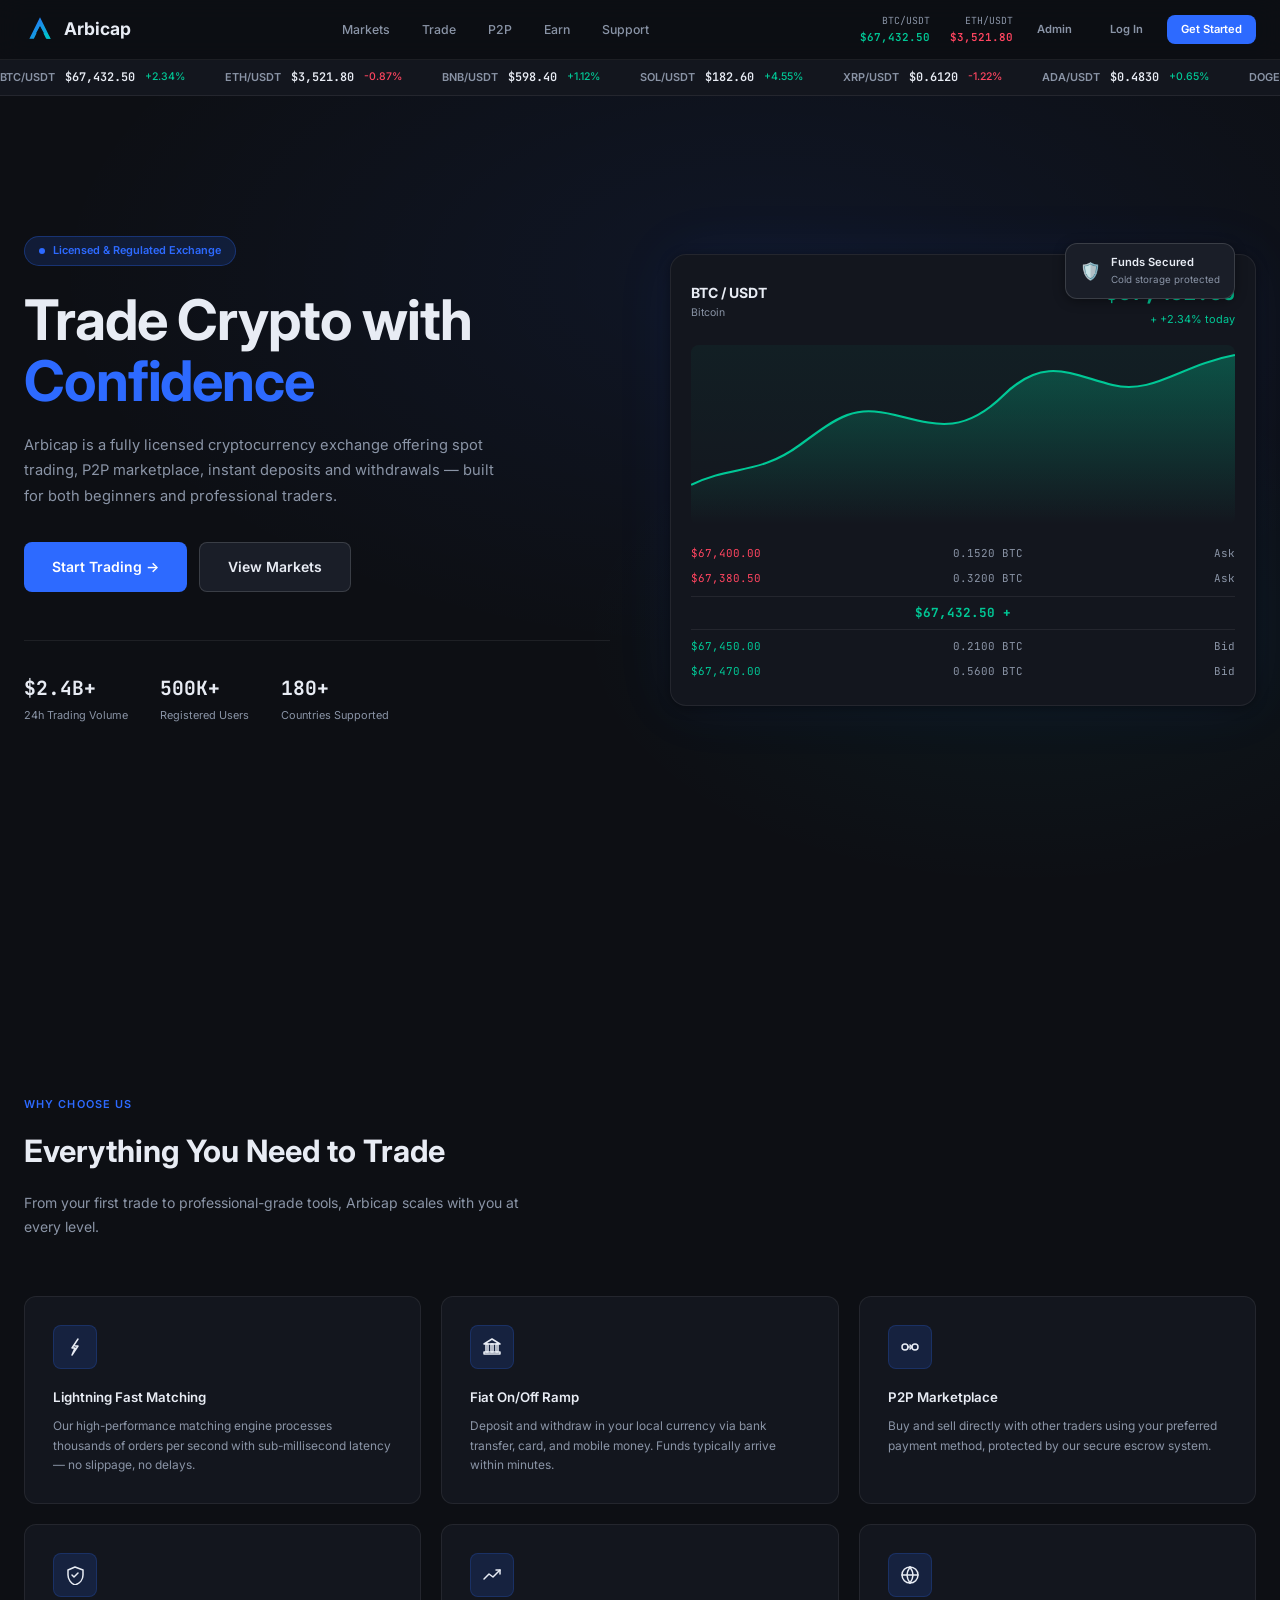
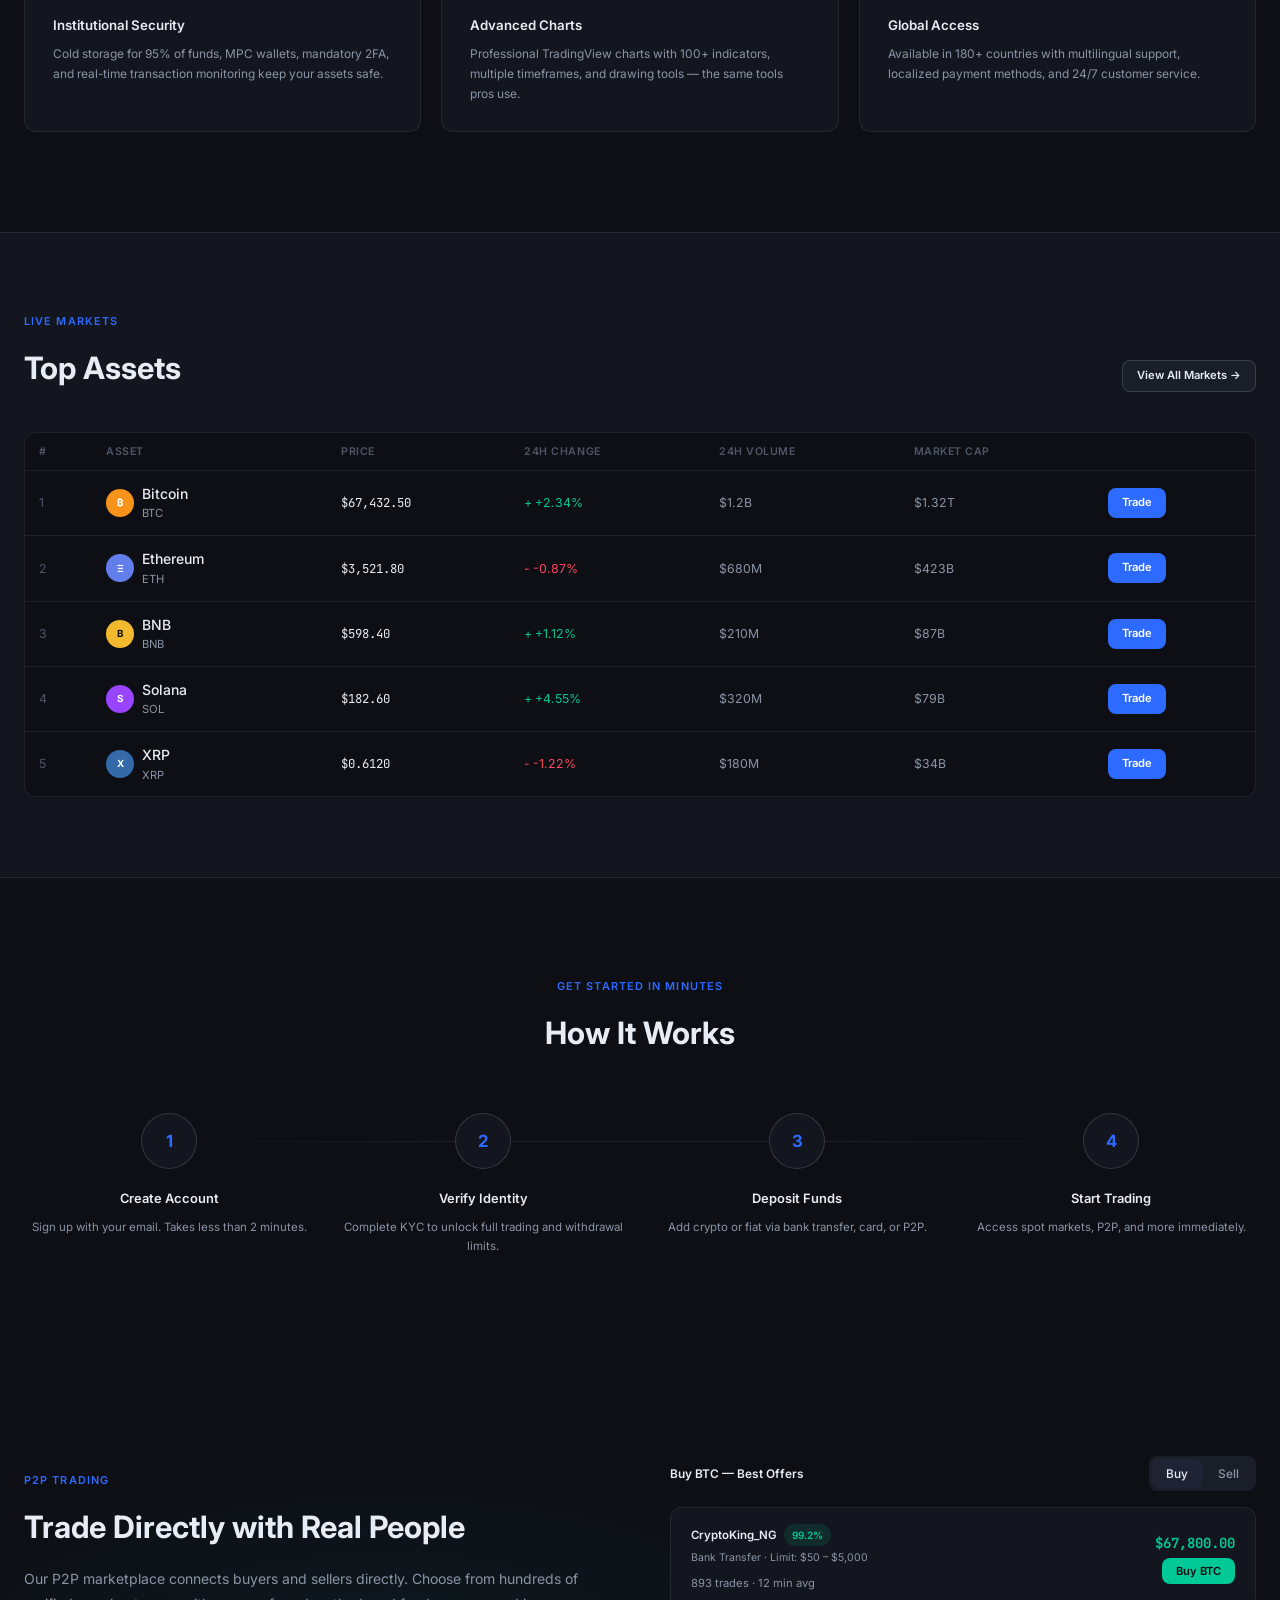
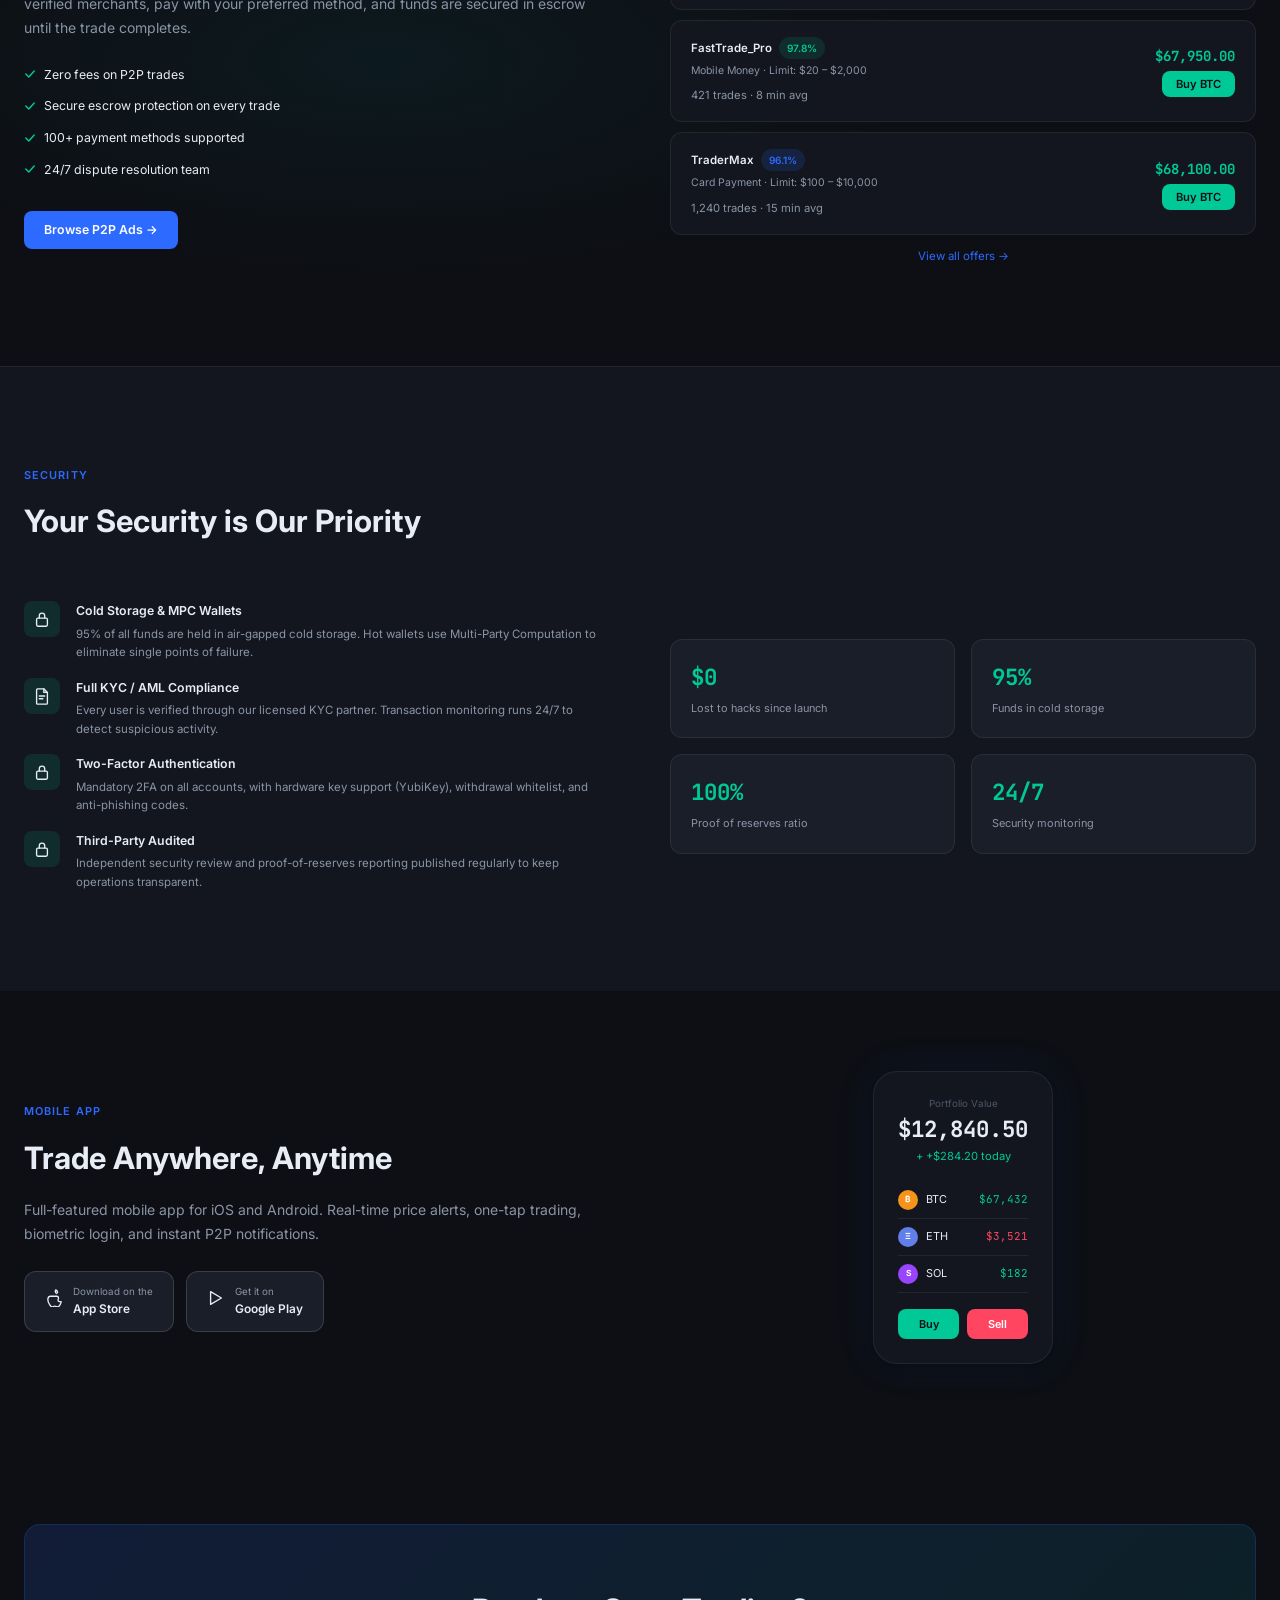
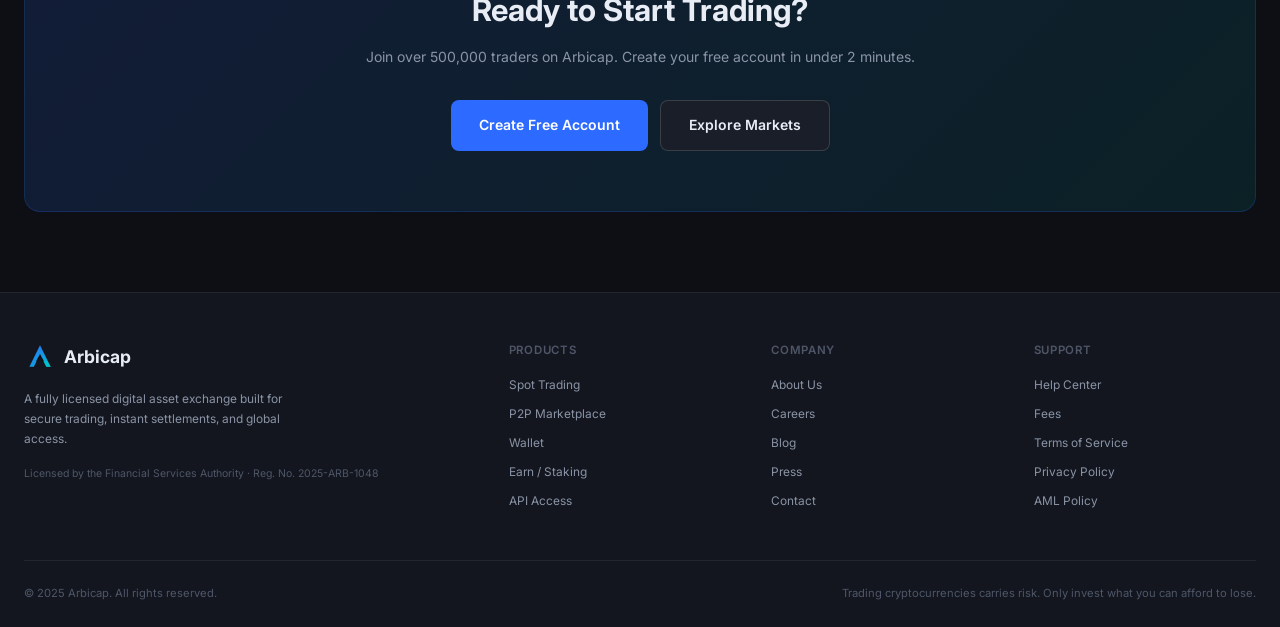
==== index.html @ d4c0a6b9 "Git upload" ====
<!DOCTYPE html>
<html lang="en">
<head>
  <meta charset="UTF-8" />
  <meta name="viewport" content="width=device-width, initial-scale=1.0" />
  <title>Arbicap — Trade Crypto with Confidence</title>
    <link rel="icon" type="image/svg+xml" href="favicon.svg"/>
  <link rel="apple-touch-icon" href="arbicap-logo.png"/>
  <meta name="theme-color" content="#0D0F14"/>
  <link rel="stylesheet" href="style.css" />
  <style>
    /* ── HERO ── */
    .hero {
      min-height: 100vh; padding-top: 60px;
      display: flex; flex-direction: column;
      background: radial-gradient(ellipse 80% 60% at 60% 20%, rgba(45,106,255,0.08) 0%, transparent 70%),
                  radial-gradient(ellipse 50% 40% at 80% 60%, rgba(0,194,203,0.05) 0%, transparent 70%);
    }
    .hero-inner {
      flex: 1; display: grid; grid-template-columns: 1fr 1fr;
      align-items: center; gap: 60px; padding: 80px 0 60px;
    }
    .hero-eyebrow {
      display: inline-flex; align-items: center; gap: 8px;
      background: var(--accent-glow); border: 1px solid rgba(45,106,255,0.3);
      padding: 5px 14px; border-radius: var(--radius-pill);
      font-size: 0.78rem; font-weight: 600; color: var(--accent); margin-bottom: 24px;
    }
    .hero-eyebrow .dot { width: 6px; height: 6px; border-radius: 50%; background: var(--accent); animation: pulse 2s infinite; }
    @keyframes pulse { 0%,100%{opacity:1;} 50%{opacity:0.4;} }
    .hero h1 { margin-bottom: 20px; }
    .hero h1 span { color: var(--accent); }
    .hero-desc { font-size: 1.05rem; color: var(--text-secondary); line-height: 1.75; margin-bottom: 32px; max-width: 480px; }
    .hero-cta { display: flex; gap: 12px; flex-wrap: wrap; margin-bottom: 48px; }
    .hero-stats { display: flex; gap: 32px; padding-top: 32px; border-top: 1px solid var(--border); }
    .hero-stat-value { font-family: var(--font-mono); font-size: 1.4rem; font-weight: 700; }
    .hero-stat-label { font-size: 0.78rem; color: var(--text-secondary); margin-top: 2px; }

    /* ── HERO CHART MOCKUP ── */
    .hero-visual {
      background: var(--bg-surface); border: 1px solid var(--border);
      border-radius: var(--radius-xl); padding: 20px; position: relative;
      box-shadow: var(--shadow-card), 0 0 60px rgba(45,106,255,0.08);
    }
    .hero-visual-header { display: flex; justify-content: space-between; align-items: center; margin-bottom: 16px; }
    .hero-visual-pair { font-weight: 700; font-size: 1rem; }
    .hero-visual-price { font-family: var(--font-mono); font-size: 1.6rem; font-weight: 700; color: var(--green); }
    .chart-placeholder {
      height: 180px; border-radius: var(--radius);
      background: linear-gradient(180deg, rgba(0,200,150,0.05) 0%, transparent 100%);
      position: relative; overflow: hidden;
    }
    .chart-svg { width: 100%; height: 100%; }
    .mini-order-book { margin-top: 16px; }
    .mob-row { display: flex; justify-content: space-between; font-family: var(--font-mono); font-size: 0.78rem; padding: 4px 0; }
    .float-badge {
      position: absolute; top: -12px; right: 20px;
      background: var(--bg-elevated); border: 1px solid var(--border-strong);
      border-radius: var(--radius-lg); padding: 10px 14px;
      box-shadow: var(--shadow-card); display: flex; align-items: center; gap: 10px;
    }
    .float-badge .badge-icon { font-size: 1.2rem; }

    /* ── FEATURES ── */
    .features { padding: 100px 0; }
    .section-eyebrow { font-size: 0.78rem; font-weight: 600; letter-spacing: 0.1em; text-transform: uppercase; color: var(--accent); margin-bottom: 12px; }
    .section-title { font-size: clamp(1.6rem, 3vw, 2.2rem); font-weight: 700; margin-bottom: 16px; }
    .section-desc { font-size: 1rem; color: var(--text-secondary); max-width: 520px; line-height: 1.75; }
    .features-grid { margin-top: 56px; display: grid; grid-template-columns: repeat(3, 1fr); gap: 20px; }
    .feature-card {
      background: var(--bg-surface); border: 1px solid var(--border);
      border-radius: var(--radius-lg); padding: 28px;
      transition: border-color 0.2s, transform 0.2s;
    }
    .feature-card:hover { border-color: var(--border-strong); transform: translateY(-2px); }
    .feature-icon {
      width: 44px; height: 44px; border-radius: var(--radius);
      background: var(--accent-glow); border: 1px solid rgba(45,106,255,0.2);
      display: flex; align-items: center; justify-content: center;
      font-size: 1.3rem; margin-bottom: 18px;
    }
    .feature-card h3 { font-size: 0.95rem; font-weight: 600; margin-bottom: 8px; }
    .feature-card p { font-size: 0.85rem; color: var(--text-secondary); line-height: 1.65; }

    /* ── MARKETS PREVIEW ── */
    .markets-preview { padding: 80px 0; background: var(--bg-surface); border-top: 1px solid var(--border); border-bottom: 1px solid var(--border); }
    .markets-table-wrap { margin-top: 40px; background: var(--bg-base); border: 1px solid var(--border); border-radius: var(--radius-lg); overflow: hidden; }

    /* ── HOW IT WORKS ── */
    .how { padding: 100px 0; }
    .how-steps { display: grid; grid-template-columns: repeat(4, 1fr); gap: 24px; margin-top: 56px; position: relative; }
    .how-steps::before {
      content: ''; position: absolute; top: 28px; left: 10%; right: 10%; height: 1px;
      background: linear-gradient(90deg, transparent, var(--border), var(--border), transparent);
    }
    .how-step { text-align: center; position: relative; }
    .how-step-num {
      width: 56px; height: 56px; border-radius: 50%; margin: 0 auto 20px;
      background: var(--bg-surface); border: 1px solid var(--border-strong);
      display: flex; align-items: center; justify-content: center;
      font-size: 1.2rem; font-weight: 700; color: var(--accent);
      position: relative; z-index: 1;
    }
    .how-step h3 { font-size: 0.92rem; font-weight: 600; margin-bottom: 8px; }
    .how-step p { font-size: 0.82rem; color: var(--text-secondary); line-height: 1.65; }

    /* ── P2P SECTION ── */
    .p2p-section { padding: 100px 0; background: radial-gradient(ellipse 60% 50% at 30% 50%, rgba(0,194,203,0.06) 0%, transparent 70%); }
    .p2p-inner { display: grid; grid-template-columns: 1fr 1fr; gap: 60px; align-items: center; }
    .p2p-ad-card {
      background: var(--bg-surface); border: 1px solid var(--border);
      border-radius: var(--radius-lg); padding: 16px 20px;
      display: flex; align-items: center; justify-content: space-between;
      margin-bottom: 10px; transition: border-color 0.2s;
    }
    .p2p-ad-card:hover { border-color: var(--border-strong); }
    .p2p-ad-left { display: flex; flex-direction: column; gap: 4px; }
    .p2p-ad-trader { font-size: 0.82rem; font-weight: 600; }
    .p2p-ad-limits { font-size: 0.75rem; color: var(--text-secondary); }
    .p2p-ad-price { font-family: var(--font-mono); font-weight: 700; color: var(--green); font-size: 1rem; }

    /* ── SECURITY ── */
    .security { padding: 100px 0; background: var(--bg-surface); border-top: 1px solid var(--border); }
    .security-grid { display: grid; grid-template-columns: 1fr 1fr; gap: 60px; align-items: center; margin-top: 56px; }
    .security-list { display: flex; flex-direction: column; gap: 16px; }
    .security-item { display: flex; gap: 16px; align-items: flex-start; }
    .security-item-icon {
      width: 36px; height: 36px; border-radius: var(--radius);
      background: var(--green-dim); display: flex; align-items: center; justify-content: center;
      font-size: 1rem; flex-shrink: 0;
    }
    .security-item h4 { font-size: 0.88rem; font-weight: 600; margin-bottom: 4px; }
    .security-item p { font-size: 0.82rem; color: var(--text-secondary); line-height: 1.6; }
    .security-stats { display: grid; grid-template-columns: 1fr 1fr; gap: 16px; }
    .sec-stat { background: var(--bg-elevated); border: 1px solid var(--border); border-radius: var(--radius-lg); padding: 20px; }
    .sec-stat-value { font-family: var(--font-mono); font-size: 1.6rem; font-weight: 700; color: var(--green); }
    .sec-stat-label { font-size: 0.78rem; color: var(--text-secondary); margin-top: 4px; }

    /* ── CTA BANNER ── */
    .cta-banner {
      margin: 80px 0; border-radius: var(--radius-xl);
      background: linear-gradient(135deg, rgba(45,106,255,0.15), rgba(0,194,203,0.1));
      border: 1px solid rgba(45,106,255,0.2);
      padding: 60px 48px; text-align: center;
    }
    .cta-banner h2 { font-size: clamp(1.6rem, 3vw, 2.2rem); font-weight: 700; margin-bottom: 12px; }
    .cta-banner p { color: var(--text-secondary); margin-bottom: 32px; font-size: 1rem; }
    .cta-banner .flex { justify-content: center; gap: 12px; flex-wrap: wrap; }

    /* ── APP DOWNLOAD ── */
    .app-section { padding: 80px 0; }
    .app-inner { display: grid; grid-template-columns: 1fr 1fr; gap: 60px; align-items: center; }
    .app-badges { display: flex; gap: 12px; margin-top: 24px; flex-wrap: wrap; }
    .app-badge {
      display: flex; align-items: center; gap: 10px;
      background: var(--bg-elevated); border: 1px solid var(--border-strong);
      border-radius: var(--radius-lg); padding: 12px 20px;
      font-size: 0.85rem; font-weight: 600; transition: all 0.2s;
    }
    .app-badge:hover { border-color: var(--accent); background: var(--accent-glow); }
    .app-badge-icon { font-size: 1.4rem; }
    .app-badge-sub { font-size: 0.7rem; font-weight: 400; color: var(--text-secondary); display: block; }
    .phone-mockup {
      background: var(--bg-surface); border: 1px solid var(--border);
      border-radius: 24px; padding: 24px; max-width: 260px; margin: 0 auto;
      box-shadow: var(--shadow-card), 0 0 40px rgba(45,106,255,0.1);
    }
    .phone-screen-row { display: flex; justify-content: space-between; align-items: center; padding: 8px 0; border-bottom: 1px solid var(--border); font-size: 0.78rem; }
    .phone-screen-row:last-child { border-bottom: none; }

    @media (max-width: 1024px) {
      .hero-inner,
      .p2p-inner,
      .security-grid,
      .app-inner {
        grid-template-columns: 1fr;
        gap: 32px;
      }
      .features-grid,
      .how-steps {
        grid-template-columns: repeat(2, minmax(0, 1fr));
      }
      .security-stats {
        grid-template-columns: 1fr 1fr;
      }
    }

    @media (max-width: 720px) {
      .hero-inner {
        padding-top: 48px;
      }
      .hero-cta,
      .cta-banner .flex,
      .app-badges { flex-direction: column; align-items: stretch; }
      .hero-cta .btn,
      .cta-banner .flex .btn,
      .app-badge {
        width: 100%;
      }
      .features-grid,
      .how-steps,
      .security-stats {
        grid-template-columns: 1fr;
      }
      .p2p-section,
      .security,
      .app-section,
      .features,
      .how,
      .markets-preview {
        padding-top: 72px;
        padding-bottom: 72px;
      }
      .nav-actions {
        gap: 6px;
      }
      .nav-actions .btn {
        display: none;
      }
    }
  </style>
</head>
<body>

<!-- ══ NAVBAR ═════════════════════════════════ -->
<nav class="navbar">
  <div class="container">
    <a href="index.html" class="nav-logo">
      <div class="logo-mark" style="background:none;padding:0;width:32px;height:32px;display:inline-flex;align-items:center;"><svg width="28" height="28" viewBox="0 0 100 100" xmlns="http://www.w3.org/2000/svg">
  <defs>
    <linearGradient id="acgrad" x1="0%" y1="0%" x2="100%" y2="100%">
      <stop offset="0%" style="stop-color:#2D6AFF"/>
      <stop offset="100%" style="stop-color:#00C2CB"/>
    </linearGradient>
  </defs>
  <polygon points="50,8 12,85 28,85 50,40 72,85 88,85" fill="url(#acgrad)"/>
  <polygon points="36,65 50,40 64,65 57,65 50,52 43,65" fill="#0D0F14"/>
  <polygon points="64,65 76,85 88,85 75,65" fill="#00C2CB"/>
</svg></div>
      <span data-app-name>Arbicap</span>
    </a>
    <div class="nav-links">
      <a href="markets.html">Markets</a>
      <a href="trade.html">Trade</a>
      <a href="p2p.html">P2P</a>
      <a href="#">Earn</a>
      <a href="#">Support</a>
    </div>
    <div class="nav-actions">
      <div class="nav-ticker">
        <div class="tick-item">
          <span class="tick-pair">BTC/USDT</span>
          <span class="tick-price text-green mono">$67,432.50</span>
        </div>
        <div class="tick-item">
          <span class="tick-pair">ETH/USDT</span>
          <span class="tick-price text-red mono">$3,521.80</span>
        </div>
      </div>
      <a href="admin.html" class="btn btn-ghost btn-sm">Admin</a>
      <a href="login.html" class="btn btn-ghost btn-sm">Log In</a>
      <a href="register.html" class="btn btn-primary btn-sm">Get Started</a>
    </div>
  </div>
</nav>

<!-- ══ TICKER BANNER ══════════════════════════ -->
<div style="padding-top:60px;">
  <div class="ticker-banner">
    <div class="ticker-track" id="ticker-track"></div>
  </div>
</div>

<!-- ══ HERO ══════════════════════════════════ -->
<section class="hero">
  <div class="container">
    <div class="hero-inner">
      <div>
        <div class="hero-eyebrow"><span class="dot"></span> Licensed & Regulated Exchange</div>
        <h1 class="display-xl">Trade Crypto with <span>Confidence</span></h1>
        <p class="hero-desc">
          Arbicap is a fully licensed cryptocurrency exchange offering spot trading, P2P marketplace, instant deposits and withdrawals — built for both beginners and professional traders.
        </p>
        <div class="hero-cta">
          <a href="register.html" class="btn btn-primary btn-lg">Start Trading →</a>
          <a href="markets.html" class="btn btn-secondary btn-lg">View Markets</a>
        </div>
        <div class="hero-stats">
          <div>
            <div class="hero-stat-value">$2.4B+</div>
            <div class="hero-stat-label">24h Trading Volume</div>
          </div>
          <div>
            <div class="hero-stat-value">500K+</div>
            <div class="hero-stat-label">Registered Users</div>
          </div>
          <div>
            <div class="hero-stat-value">180+</div>
            <div class="hero-stat-label">Countries Supported</div>
          </div>
        </div>
      </div>

      <!-- Chart mockup -->
      <div class="hero-visual">
        <div class="float-badge">
          <span class="badge-icon">🛡️</span>
          <div>
            <div style="font-size:0.8rem;font-weight:600;">Funds Secured</div>
            <div style="font-size:0.7rem;color:var(--text-secondary);">Cold storage protected</div>
          </div>
        </div>
        <div class="hero-visual-header">
          <div>
            <div class="hero-visual-pair">BTC / USDT</div>
            <div style="font-size:0.75rem;color:var(--text-secondary);">Bitcoin</div>
          </div>
          <div style="text-align:right;">
            <div class="hero-visual-price">$67,432.50</div>
            <div style="font-size:0.78rem;" class="text-green">+ +2.34% today</div>
          </div>
        </div>
        <div class="chart-placeholder">
          <!-- Decorative SVG chart line -->
          <svg class="chart-svg" viewBox="0 0 400 180" preserveAspectRatio="none">
            <defs>
              <linearGradient id="chartGrad" x1="0" y1="0" x2="0" y2="1">
                <stop offset="0%" stop-color="#00C896" stop-opacity="0.3"/>
                <stop offset="100%" stop-color="#00C896" stop-opacity="0"/>
              </linearGradient>
            </defs>
            <path d="M0,140 C30,120 50,130 80,100 S120,60 150,70 S200,90 230,50 S280,30 310,40 S360,20 400,10" stroke="#00C896" stroke-width="2" fill="none"/>
            <path d="M0,140 C30,120 50,130 80,100 S120,60 150,70 S200,90 230,50 S280,30 310,40 S360,20 400,10 L400,180 L0,180 Z" fill="url(#chartGrad)"/>
          </svg>
        </div>
        <div class="mini-order-book mt-12">
          <div class="mob-row"><span class="text-red">$67,400.00</span><span class="text-secondary">0.1520 BTC</span><span class="text-secondary">Ask</span></div>
          <div class="mob-row"><span class="text-red">$67,380.50</span><span class="text-secondary">0.3200 BTC</span><span class="text-secondary">Ask</span></div>
          <div style="text-align:center;font-family:var(--font-mono);font-size:0.9rem;font-weight:700;padding:6px;color:var(--green);border-top:1px solid var(--border);border-bottom:1px solid var(--border);margin:4px 0;">$67,432.50 +</div>
          <div class="mob-row"><span class="text-green">$67,450.00</span><span class="text-secondary">0.2100 BTC</span><span class="text-secondary">Bid</span></div>
          <div class="mob-row"><span class="text-green">$67,470.00</span><span class="text-secondary">0.5600 BTC</span><span class="text-secondary">Bid</span></div>
        </div>
      </div>
    </div>
  </div>
</section>

<!-- ══ FEATURES ══════════════════════════════ -->
<section class="features">
  <div class="container">
    <div class="section-eyebrow">Why choose us</div>
    <h2 class="section-title">Everything You Need to Trade</h2>
    <p class="section-desc">From your first trade to professional-grade tools, Arbicap scales with you at every level.</p>
    <div class="features-grid">
      <div class="feature-card">
        <div class="feature-icon"><svg width="20" height="20" viewBox="0 0 20 20" fill="none" stroke="currentColor" stroke-width="1.5" stroke-linecap="round" stroke-linejoin="round"><polyline points="13,2 7,11 10,11 7,18 13,9 10,9"/></svg></div>
        <h3>Lightning Fast Matching</h3>
        <p>Our high-performance matching engine processes thousands of orders per second with sub-millisecond latency — no slippage, no delays.</p>
      </div>
      <div class="feature-card">
        <div class="feature-icon"><svg width="20" height="20" viewBox="0 0 20 20" fill="none" stroke="currentColor" stroke-width="1.5" stroke-linecap="round" stroke-linejoin="round"><polygon points="10,2 18,7 2,7"/><rect x="4" y="7" width="2" height="8"/><rect x="9" y="7" width="2" height="8"/><rect x="14" y="7" width="2" height="8"/><rect x="2" y="15" width="16" height="2"/></svg></div>
        <h3>Fiat On/Off Ramp</h3>
        <p>Deposit and withdraw in your local currency via bank transfer, card, and mobile money. Funds typically arrive within minutes.</p>
      </div>
      <div class="feature-card">
        <div class="feature-icon"><svg width="20" height="20" viewBox="0 0 20 20" fill="none" stroke="currentColor" stroke-width="1.5" stroke-linecap="round" stroke-linejoin="round"><circle cx="5" cy="10" r="3"/><circle cx="15" cy="10" r="3"/><line x1="8" y1="10" x2="12" y2="10"/><polyline points="10,8 12,10 10,12"/></svg></div>
        <h3>P2P Marketplace</h3>
        <p>Buy and sell directly with other traders using your preferred payment method, protected by our secure escrow system.</p>
      </div>
      <div class="feature-card">
        <div class="feature-icon"><svg width="20" height="20" viewBox="0 0 20 20" fill="none" stroke="currentColor" stroke-width="1.5" stroke-linecap="round" stroke-linejoin="round"><path d="M10 2L3 5v5c0 4.42 3.03 8.56 7 9.93C14.97 18.56 18 14.42 18 10V5L10 2z"/><polyline points="7,10 9,12 13,8"/></svg></div>
        <h3>Institutional Security</h3>
        <p>Cold storage for 95% of funds, MPC wallets, mandatory 2FA, and real-time transaction monitoring keep your assets safe.</p>
      </div>
      <div class="feature-card">
        <div class="feature-icon"><svg width="20" height="20" viewBox="0 0 20 20" fill="none" stroke="currentColor" stroke-width="1.5" stroke-linecap="round" stroke-linejoin="round"><polyline points="2,14 7,9 11,12 18,5"/><polyline points="14,5 18,5 18,9"/></svg></div>
        <h3>Advanced Charts</h3>
        <p>Professional TradingView charts with 100+ indicators, multiple timeframes, and drawing tools — the same tools pros use.</p>
      </div>
      <div class="feature-card">
        <div class="feature-icon"><svg width="20" height="20" viewBox="0 0 20 20" fill="none" stroke="currentColor" stroke-width="1.5" stroke-linecap="round" stroke-linejoin="round"><circle cx="10" cy="10" r="8"/><path d="M10 2c-2 3-3 5-3 8s1 5 3 8"/><path d="M10 2c2 3 3 5 3 8s-1 5-3 8"/><line x1="2" y1="10" x2="18" y2="10"/></svg></div>
        <h3>Global Access</h3>
        <p>Available in 180+ countries with multilingual support, localized payment methods, and 24/7 customer service.</p>
      </div>
    </div>
  </div>
</section>

<!-- ══ MARKETS PREVIEW ════════════════════════ -->
<section class="markets-preview">
  <div class="container">
    <div style="display:flex;justify-content:space-between;align-items:flex-end;flex-wrap:wrap;gap:16px;">
      <div>
        <div class="section-eyebrow">Live Markets</div>
        <h2 class="section-title" style="margin-bottom:0;">Top Assets</h2>
      </div>
      <a href="markets.html" class="btn btn-secondary btn-sm">View All Markets →</a>
    </div>
    <div class="markets-table-wrap">
      <table>
        <thead>
          <tr>
            <th>#</th>
            <th>Asset</th>
            <th>Price</th>
            <th>24h Change</th>
            <th>24h Volume</th>
            <th>Market Cap</th>
            <th></th>
          </tr>
        </thead>
        <tbody>
          <tr>
            <td class="text-muted">1</td>
            <td><div class="flex items-center gap-8"><div class="coin-icon coin-btc">₿</div><div><div class="subheading">Bitcoin</div><div class="caption">BTC</div></div></div></td>
            <td class="mono">$67,432.50</td>
            <td><span class="text-green">+ +2.34%</span></td>
            <td class="text-secondary">$1.2B</td>
            <td class="text-secondary">$1.32T</td>
            <td><a href="trade.html?pair=BTC-USDT" class="btn btn-primary btn-sm">Trade</a></td>
          </tr>
          <tr>
            <td class="text-muted">2</td>
            <td><div class="flex items-center gap-8"><div class="coin-icon coin-eth">Ξ</div><div><div class="subheading">Ethereum</div><div class="caption">ETH</div></div></div></td>
            <td class="mono">$3,521.80</td>
            <td><span class="text-red">- -0.87%</span></td>
            <td class="text-secondary">$680M</td>
            <td class="text-secondary">$423B</td>
            <td><a href="trade.html?pair=ETH-USDT" class="btn btn-primary btn-sm">Trade</a></td>
          </tr>
          <tr>
            <td class="text-muted">3</td>
            <td><div class="flex items-center gap-8"><div class="coin-icon coin-bnb">B</div><div><div class="subheading">BNB</div><div class="caption">BNB</div></div></div></td>
            <td class="mono">$598.40</td>
            <td><span class="text-green">+ +1.12%</span></td>
            <td class="text-secondary">$210M</td>
            <td class="text-secondary">$87B</td>
            <td><a href="trade.html?pair=BNB-USDT" class="btn btn-primary btn-sm">Trade</a></td>
          </tr>
          <tr>
            <td class="text-muted">4</td>
            <td><div class="flex items-center gap-8"><div class="coin-icon coin-sol">S</div><div><div class="subheading">Solana</div><div class="caption">SOL</div></div></div></td>
            <td class="mono">$182.60</td>
            <td><span class="text-green">+ +4.55%</span></td>
            <td class="text-secondary">$320M</td>
            <td class="text-secondary">$79B</td>
            <td><a href="trade.html?pair=SOL-USDT" class="btn btn-primary btn-sm">Trade</a></td>
          </tr>
          <tr>
            <td class="text-muted">5</td>
            <td><div class="flex items-center gap-8"><div class="coin-icon coin-xrp">X</div><div><div class="subheading">XRP</div><div class="caption">XRP</div></div></div></td>
            <td class="mono">$0.6120</td>
            <td><span class="text-red">- -1.22%</span></td>
            <td class="text-secondary">$180M</td>
            <td class="text-secondary">$34B</td>
            <td><a href="trade.html?pair=XRP-USDT" class="btn btn-primary btn-sm">Trade</a></td>
          </tr>
        </tbody>
      </table>
    </div>
  </div>
</section>

<!-- ══ HOW IT WORKS ═══════════════════════════ -->
<section class="how">
  <div class="container">
    <div class="text-center">
      <div class="section-eyebrow">Get started in minutes</div>
      <h2 class="section-title">How It Works</h2>
    </div>
    <div class="how-steps">
      <div class="how-step">
        <div class="how-step-num">1</div>
        <h3>Create Account</h3>
        <p>Sign up with your email. Takes less than 2 minutes.</p>
      </div>
      <div class="how-step">
        <div class="how-step-num">2</div>
        <h3>Verify Identity</h3>
        <p>Complete KYC to unlock full trading and withdrawal limits.</p>
      </div>
      <div class="how-step">
        <div class="how-step-num">3</div>
        <h3>Deposit Funds</h3>
        <p>Add crypto or fiat via bank transfer, card, or P2P.</p>
      </div>
      <div class="how-step">
        <div class="how-step-num">4</div>
        <h3>Start Trading</h3>
        <p>Access spot markets, P2P, and more immediately.</p>
      </div>
    </div>
  </div>
</section>

<!-- ══ P2P SECTION ════════════════════════════ -->
<section class="p2p-section">
  <div class="container">
    <div class="p2p-inner">
      <div>
        <div class="section-eyebrow">P2P Trading</div>
        <h2 class="section-title">Trade Directly with Real People</h2>
        <p style="color:var(--text-secondary);line-height:1.75;margin-bottom:24px;">Our P2P marketplace connects buyers and sellers directly. Choose from hundreds of verified merchants, pay with your preferred method, and funds are secured in escrow until the trade completes.</p>
        <ul style="display:flex;flex-direction:column;gap:12px;margin-bottom:32px;">
          <li class="flex gap-8 items-center"><svg width="12" height="12" viewBox="0 0 20 20" fill="none" stroke="var(--green)" stroke-width="2.5" stroke-linecap="round" stroke-linejoin="round"><polyline points="3,10 8,15 17,5"/></svg> <span style="font-size:0.88rem;">Zero fees on P2P trades</span></li>
          <li class="flex gap-8 items-center"><svg width="12" height="12" viewBox="0 0 20 20" fill="none" stroke="var(--green)" stroke-width="2.5" stroke-linecap="round" stroke-linejoin="round"><polyline points="3,10 8,15 17,5"/></svg> <span style="font-size:0.88rem;">Secure escrow protection on every trade</span></li>
          <li class="flex gap-8 items-center"><svg width="12" height="12" viewBox="0 0 20 20" fill="none" stroke="var(--green)" stroke-width="2.5" stroke-linecap="round" stroke-linejoin="round"><polyline points="3,10 8,15 17,5"/></svg> <span style="font-size:0.88rem;">100+ payment methods supported</span></li>
          <li class="flex gap-8 items-center"><svg width="12" height="12" viewBox="0 0 20 20" fill="none" stroke="var(--green)" stroke-width="2.5" stroke-linecap="round" stroke-linejoin="round"><polyline points="3,10 8,15 17,5"/></svg> <span style="font-size:0.88rem;">24/7 dispute resolution team</span></li>
        </ul>
        <a href="p2p.html" class="btn btn-primary">Browse P2P Ads →</a>
      </div>
      <div>
        <div style="display:flex;justify-content:space-between;align-items:center;margin-bottom:16px;">
          <span style="font-size:0.85rem;font-weight:600;">Buy BTC — Best Offers</span>
          <div class="tabs" style="width:auto;padding:3px;">
            <button class="tab active">Buy</button>
            <button class="tab">Sell</button>
          </div>
        </div>
        <div class="p2p-ad-card">
          <div class="p2p-ad-left">
            <div class="p2p-ad-trader"> CryptoKing_NG <span class="badge badge-green" style="margin-left:4px;">99.2%</span></div>
            <div class="p2p-ad-limits">Bank Transfer · Limit: $50 – $5,000</div>
            <div class="caption mt-4">893 trades · 12 min avg</div>
          </div>
          <div style="text-align:right;">
            <div class="p2p-ad-price">$67,800.00</div>
            <button class="btn btn-green btn-sm mt-4">Buy BTC</button>
          </div>
        </div>
        <div class="p2p-ad-card">
          <div class="p2p-ad-left">
            <div class="p2p-ad-trader"> FastTrade_Pro <span class="badge badge-green" style="margin-left:4px;">97.8%</span></div>
            <div class="p2p-ad-limits">Mobile Money · Limit: $20 – $2,000</div>
            <div class="caption mt-4">421 trades · 8 min avg</div>
          </div>
          <div style="text-align:right;">
            <div class="p2p-ad-price">$67,950.00</div>
            <button class="btn btn-green btn-sm mt-4">Buy BTC</button>
          </div>
        </div>
        <div class="p2p-ad-card">
          <div class="p2p-ad-left">
            <div class="p2p-ad-trader"> TraderMax <span class="badge badge-blue" style="margin-left:4px;">96.1%</span></div>
            <div class="p2p-ad-limits">Card Payment · Limit: $100 – $10,000</div>
            <div class="caption mt-4">1,240 trades · 15 min avg</div>
          </div>
          <div style="text-align:right;">
            <div class="p2p-ad-price">$68,100.00</div>
            <button class="btn btn-green btn-sm mt-4">Buy BTC</button>
          </div>
        </div>
        <a href="p2p.html" style="display:block;text-align:center;font-size:0.82rem;color:var(--accent);margin-top:12px;">View all offers →</a>
      </div>
    </div>
  </div>
</section>

<!-- ══ SECURITY ═══════════════════════════════ -->
<section class="security">
  <div class="container">
    <div class="section-eyebrow">Security</div>
    <h2 class="section-title">Your Security is Our Priority</h2>
    <div class="security-grid">
      <div class="security-list">
        <div class="security-item">
          <div class="security-item-icon"><svg width="18" height="18" viewBox="0 0 20 20" fill="none" stroke="currentColor" stroke-width="1.5" stroke-linecap="round" stroke-linejoin="round"><rect x="4" y="9" width="12" height="9" rx="1.5"/><path d="M7 9V6.5a3 3 0 016 0V9"/></svg></div>
          <div>
            <h4>Cold Storage & MPC Wallets</h4>
            <p>95% of all funds are held in air-gapped cold storage. Hot wallets use Multi-Party Computation to eliminate single points of failure.</p>
          </div>
        </div>
        <div class="security-item">
          <div class="security-item-icon"><svg width="18" height="18" viewBox="0 0 20 20" fill="none" stroke="currentColor" stroke-width="1.5" stroke-linecap="round" stroke-linejoin="round"><path d="M5 2h7l4 4v12a1 1 0 01-1 1H5a1 1 0 01-1-1V3a1 1 0 011-1z"/><polyline points="12,2 12,6 16,6"/><line x1="7" y1="10" x2="13" y2="10"/><line x1="7" y1="13" x2="11" y2="13"/></svg></div>
          <div>
            <h4>Full KYC / AML Compliance</h4>
            <p>Every user is verified through our licensed KYC partner. Transaction monitoring runs 24/7 to detect suspicious activity.</p>
          </div>
        </div>
        <div class="security-item">
          <div class="security-item-icon"><svg width="18" height="18" viewBox="0 0 20 20" fill="none" stroke="currentColor" stroke-width="1.5" stroke-linecap="round" stroke-linejoin="round"><rect x="4" y="9" width="12" height="9" rx="1.5"/><path d="M7 9V6.5a3 3 0 016 0V9"/></svg></div>
          <div>
            <h4>Two-Factor Authentication</h4>
            <p>Mandatory 2FA on all accounts, with hardware key support (YubiKey), withdrawal whitelist, and anti-phishing codes.</p>
          </div>
        </div>
        <div class="security-item">
          <div class="security-item-icon"><svg width="18" height="18" viewBox="0 0 20 20" fill="none" stroke="currentColor" stroke-width="1.5" stroke-linecap="round" stroke-linejoin="round"><rect x="4" y="9" width="12" height="9" rx="1.5"/><path d="M7 9V6.5a3 3 0 016 0V9"/></svg></div>
          <div>
            <h4>Third-Party Audited</h4>
            <p>Independent security review and proof-of-reserves reporting published regularly to keep operations transparent.</p>
          </div>
        </div>
      </div>
      <div class="security-stats">
        <div class="sec-stat">
          <div class="sec-stat-value">$0</div>
          <div class="sec-stat-label">Lost to hacks since launch</div>
        </div>
        <div class="sec-stat">
          <div class="sec-stat-value">95%</div>
          <div class="sec-stat-label">Funds in cold storage</div>
        </div>
        <div class="sec-stat">
          <div class="sec-stat-value">100%</div>
          <div class="sec-stat-label">Proof of reserves ratio</div>
        </div>
        <div class="sec-stat">
          <div class="sec-stat-value">24/7</div>
          <div class="sec-stat-label">Security monitoring</div>
        </div>
      </div>
    </div>
  </div>
</section>

<!-- ══ APP DOWNLOAD ═══════════════════════════ -->
<section class="app-section">
  <div class="container">
    <div class="app-inner">
      <div>
        <div class="section-eyebrow">Mobile App</div>
        <h2 class="section-title">Trade Anywhere, Anytime</h2>
        <p style="color:var(--text-secondary);line-height:1.75;margin-bottom:8px;">
          Full-featured mobile app for iOS and Android. Real-time price alerts, one-tap trading, biometric login, and instant P2P notifications.
        </p>
        <div class="app-badges">
          <a href="#" class="app-badge">
            <span class="app-badge-icon"><svg width="18" height="18" viewBox="0 0 20 20" fill="none" stroke="currentColor" stroke-width="1.5" stroke-linecap="round" stroke-linejoin="round"><path d="M14 4c0-1.5-1-2.5-2-3-1 1.5-.5 3 1 4M6 8c-3 0-4 5-1 9 1 2 2 3 3 3s1.5-1 3-1 2 1 3 1 2-1 3-3c.5-1 1-2 1-3h-2c-1 0-1.5-.5-1.5-1.5S15 11 15 10c0-1-.5-2-2-2H9c-1 0-3 0-3 0z"/></svg></span>
            <div><span class="app-badge-sub">Download on the</span>App Store</div>
          </a>
          <a href="#" class="app-badge">
            <span class="app-badge-icon"><svg width="18" height="18" viewBox="0 0 20 20" fill="none" stroke="currentColor" stroke-width="1.5" stroke-linecap="round" stroke-linejoin="round"><polygon points="4,3 16,10 4,17"/></svg></span>
            <div><span class="app-badge-sub">Get it on</span>Google Play</div>
          </a>
        </div>
      </div>
      <div class="phone-mockup">
        <div style="text-align:center;margin-bottom:16px;">
          <div style="font-size:0.7rem;color:var(--text-muted);">Portfolio Value</div>
          <div style="font-family:var(--font-mono);font-size:1.6rem;font-weight:700;">$12,840.50</div>
          <div class="text-green" style="font-size:0.8rem;">+ +$284.20 today</div>
        </div>
        <div class="phone-screen-row"><span class="flex gap-8 items-center"><span class="coin-icon coin-btc" style="width:20px;height:20px;font-size:0.6rem;">₿</span>BTC</span><span class="mono text-green">$67,432</span></div>
        <div class="phone-screen-row"><span class="flex gap-8 items-center"><span class="coin-icon coin-eth" style="width:20px;height:20px;font-size:0.6rem;">Ξ</span>ETH</span><span class="mono text-red">$3,521</span></div>
        <div class="phone-screen-row"><span class="flex gap-8 items-center"><span class="coin-icon coin-sol" style="width:20px;height:20px;font-size:0.6rem;">S</span>SOL</span><span class="mono text-green">$182</span></div>
        <div style="display:flex;gap:8px;margin-top:16px;">
          <button class="btn btn-green" style="flex:1;font-size:0.78rem;padding:8px;">Buy</button>
          <button class="btn btn-red" style="flex:1;font-size:0.78rem;padding:8px;">Sell</button>
        </div>
      </div>
    </div>
  </div>
</section>

<!-- ══ CTA BANNER ════════════════════════════ -->
<div class="container">
  <div class="cta-banner">
    <h2>Ready to Start Trading?</h2>
    <p>Join over 500,000 traders on Arbicap. Create your free account in under 2 minutes.</p>
    <div class="flex">
      <a href="register.html" class="btn btn-primary btn-lg">Create Free Account</a>
      <a href="markets.html" class="btn btn-secondary btn-lg">Explore Markets</a>
    </div>
  </div>
</div>

<!-- ══ FOOTER ═════════════════════════════════ -->
<footer class="footer">
  <div class="container">
    <div class="footer-grid">
      <div class="footer-brand">
        <a href="index.html" class="nav-logo" style="display:inline-flex;margin-bottom:4px;">
          <div class="logo-mark" style="background:none;padding:0;width:32px;height:32px;display:inline-flex;align-items:center;"><svg width="28" height="28" viewBox="0 0 100 100" xmlns="http://www.w3.org/2000/svg">
  <defs>
    <linearGradient id="acgrad" x1="0%" y1="0%" x2="100%" y2="100%">
      <stop offset="0%" style="stop-color:#2D6AFF"/>
      <stop offset="100%" style="stop-color:#00C2CB"/>
    </linearGradient>
  </defs>
  <polygon points="50,8 12,85 28,85 50,40 72,85 88,85" fill="url(#acgrad)"/>
  <polygon points="36,65 50,40 64,65 57,65 50,52 43,65" fill="#0D0F14"/>
  <polygon points="64,65 76,85 88,85 75,65" fill="#00C2CB"/>
</svg></div>
          <span data-app-name>Arbicap</span>
        </a>
        <p>A fully licensed digital asset exchange built for secure trading, instant settlements, and global access.</p>
        <div style="margin-top:16px;font-size:0.75rem;color:var(--text-muted);">Licensed by the Financial Services Authority · Reg. No. 2025-ARB-1048</div>
      </div>
      <div class="footer-col">
        <h4>Products</h4>
        <a href="trade.html">Spot Trading</a>
        <a href="p2p.html">P2P Marketplace</a>
        <a href="wallet.html">Wallet</a>
        <a href="#">Earn / Staking</a>
        <a href="#">API Access</a>
      </div>
      <div class="footer-col">
        <h4>Company</h4>
        <a href="#">About Us</a>
        <a href="#">Careers</a>
        <a href="#">Blog</a>
        <a href="#">Press</a>
        <a href="#">Contact</a>
      </div>
      <div class="footer-col">
        <h4>Support</h4>
        <a href="#">Help Center</a>
        <a href="#">Fees</a>
        <a href="#">Terms of Service</a>
        <a href="#">Privacy Policy</a>
        <a href="#">AML Policy</a>
      </div>
    </div>
    <div class="footer-bottom">
      <p>© 2025 Arbicap. All rights reserved.</p>
      <p>Trading cryptocurrencies carries risk. Only invest what you can afford to lose.</p>
    </div>
  </div>
</footer>

<script src="icons.js"></script>
<script src="app.js"></script>
</body>
</html>
---- style.css ----
/* =============================================
   BROKER DESIGN SYSTEM
   Exchange: [YOUR EXCHANGE NAME]
   ============================================= */

@import url('https://fonts.googleapis.com/css2?family=Inter:wght@300;400;500;600;700&family=JetBrains+Mono:wght@400;500;600&display=swap');

/* ── TOKENS ─────────────────────────────────── */
:root {
  /* Backgrounds */
  --bg-base:        #0D0F14;
  --bg-surface:     #13161E;
  --bg-elevated:    #1A1E28;
  --bg-panel:       #1F2333;
  --bg-hover:       #252A3A;

  /* Brand */
  --accent:         #2D6AFF;
  --accent-dim:     #1a3e99;
  --accent-glow:    rgba(45, 106, 255, 0.15);
  --teal:           #00C2CB;

  /* Semantic */
  --green:          #00C896;
  --green-dim:      rgba(0,200,150,0.12);
  --red:            #FF4560;
  --red-dim:        rgba(255,69,96,0.12);
  --yellow:         #F5A623;

  /* Text */
  --text-primary:   #E8ECF4;
  --text-secondary: #8A94A6;
  --text-muted:     #4E5668;
  --text-inverse:   #0D0F14;

  /* Borders */
  --border:         rgba(255,255,255,0.07);
  --border-strong:  rgba(255,255,255,0.14);

  /* Fonts */
  --font-ui:        'Inter', sans-serif;
  --font-mono:      'JetBrains Mono', monospace;

  /* Radius */
  --radius-sm:      4px;
  --radius:         8px;
  --radius-lg:      12px;
  --radius-xl:      16px;
  --radius-pill:    999px;

  /* Shadows */
  --shadow-card:    0 2px 12px rgba(0,0,0,0.4);
  --shadow-modal:   0 8px 40px rgba(0,0,0,0.6);
  --shadow-accent:  0 0 24px rgba(45,106,255,0.25);
}

/* ── RESET ───────────────────────────────────── */
*, *::before, *::after { box-sizing: border-box; margin: 0; padding: 0; }
html { font-size: 14px; scroll-behavior: smooth; }
body {
  font-family: var(--font-ui);
  background: var(--bg-base);
  color: var(--text-primary);
  line-height: 1.6;
  min-height: 100vh;
  -webkit-font-smoothing: antialiased;
}
a { color: inherit; text-decoration: none; }
img { display: block; max-width: 100%; }
ul { list-style: none; }
button { cursor: pointer; font-family: var(--font-ui); border: none; outline: none; }
input, select, textarea { font-family: var(--font-ui); outline: none; }

/* ── SCROLLBAR ───────────────────────────────── */
::-webkit-scrollbar { width: 5px; height: 5px; }
::-webkit-scrollbar-track { background: var(--bg-base); }
::-webkit-scrollbar-thumb { background: var(--bg-hover); border-radius: 4px; }

/* ── TYPOGRAPHY ──────────────────────────────── */
.display-xl { font-size: clamp(2.4rem, 5vw, 4rem); font-weight: 700; line-height: 1.1; letter-spacing: -0.02em; }
.display-lg { font-size: clamp(1.8rem, 3.5vw, 2.8rem); font-weight: 700; line-height: 1.15; letter-spacing: -0.02em; }
.display-md { font-size: clamp(1.4rem, 2.5vw, 2rem); font-weight: 600; line-height: 1.2; }
.heading     { font-size: 1.2rem; font-weight: 600; }
.subheading  { font-size: 1rem; font-weight: 500; }
.body-lg     { font-size: 1rem; }
.body        { font-size: 0.93rem; }
.caption     { font-size: 0.8rem; color: var(--text-secondary); }
.mono        { font-family: var(--font-mono); }
.text-green  { color: var(--green); }
.text-red    { color: var(--red); }
.text-accent { color: var(--accent); }
.text-muted  { color: var(--text-muted); }
.text-secondary { color: var(--text-secondary); }

/* ── LAYOUT ──────────────────────────────────── */
.container { max-width: 1280px; margin: 0 auto; padding: 0 24px; }
.container-sm { max-width: 860px; margin: 0 auto; padding: 0 24px; }
.flex { display: flex; }
.flex-col { display: flex; flex-direction: column; }
.items-center { align-items: center; }
.justify-between { justify-content: space-between; }
.justify-center { justify-content: center; }
.gap-4 { gap: 4px; }
.gap-8 { gap: 8px; }
.gap-12 { gap: 12px; }
.gap-16 { gap: 16px; }
.gap-24 { gap: 24px; }
.gap-32 { gap: 32px; }
.grid-2 { display: grid; grid-template-columns: repeat(2, 1fr); gap: 24px; }
.grid-3 { display: grid; grid-template-columns: repeat(3, 1fr); gap: 24px; }
.grid-4 { display: grid; grid-template-columns: repeat(4, 1fr); gap: 20px; }

/* ── NAVBAR ──────────────────────────────────── */
.navbar {
  position: fixed; top: 0; left: 0; right: 0; z-index: 100;
  height: 60px;
  background: rgba(13,15,20,0.92);
  backdrop-filter: blur(12px);
  border-bottom: 1px solid var(--border);
  display: flex; align-items: center;
}
.navbar .container { display: flex; align-items: center; justify-content: space-between; width: 100%; }
.nav-logo {
  font-size: 1.25rem; font-weight: 700;
  color: var(--text-primary);
  display: flex; align-items: center; gap: 8px;
}
.nav-logo .logo-mark { width: 32px; height: 32px; display: inline-flex; align-items: center; justify-content: center; background: none; }
.nav-links { display: flex; align-items: center; gap: 4px; }
.nav-links a {
  padding: 6px 14px; border-radius: var(--radius);
  color: var(--text-secondary); font-size: 0.88rem; font-weight: 500;
  transition: color 0.2s, background 0.2s;
}
.nav-links a:hover, .nav-links a.active { color: var(--text-primary); background: var(--bg-elevated); }
.nav-actions { display: flex; align-items: center; gap: 10px; }
.nav-ticker {
  display: flex; gap: 20px; align-items: center;
  font-family: var(--font-mono); font-size: 0.78rem;
}
.nav-ticker .tick-item { display: flex; flex-direction: column; align-items: flex-end; }
.nav-ticker .tick-pair { color: var(--text-secondary); font-size: 0.7rem; }
.nav-ticker .tick-price { font-weight: 600; }

/* ── SIDEBAR NAV (Dashboard) ─────────────────── */
.app-layout { display: flex; min-height: 100vh; padding-top: 60px; }
.sidebar {
  width: 220px; min-height: calc(100vh - 60px);
  background: var(--bg-surface);
  border-right: 1px solid var(--border);
  position: fixed; top: 60px; left: 0; bottom: 0;
  overflow-y: auto; padding: 16px 12px;
  display: flex; flex-direction: column;
  z-index: 200;
}
.sidebar-section { margin-bottom: 24px; }
.sidebar-label {
  font-size: 0.68rem; font-weight: 600; letter-spacing: 0.1em;
  text-transform: uppercase; color: var(--text-muted);
  padding: 0 8px; margin-bottom: 6px;
}
.sidebar-link {
  display: flex; align-items: center; gap: 10px;
  padding: 9px 10px; border-radius: var(--radius);
  color: var(--text-secondary); font-size: 0.88rem; font-weight: 500;
  transition: all 0.15s; margin-bottom: 2px;
}
.sidebar-link:hover { color: var(--text-primary); background: var(--bg-elevated); }
.sidebar-link.active { color: var(--accent); background: var(--accent-glow); }
.sidebar-link .icon {
  width: 20px;
  height: 20px;
  display: inline-flex;
  align-items: center;
  justify-content: center;
  flex-shrink: 0;
  margin-right: 2px;
}
.sidebar-link .icon svg {
  width: 16px;
  height: 16px;
  display: block;
  stroke: currentColor;
  flex-shrink: 0;
}
.sidebar-bottom { margin-top: auto; border-top: 1px solid var(--border); padding-top: 12px; }
.main-content { margin-left: 220px; flex: 1; padding: 24px; }

@media (min-width: 901px) {
  .sidebar { left: 0; }
  .main-content { margin-left: 220px; padding-left: 24px !important; }
  .sidebar-overlay.visible { display: none !important; }
}

/* ── BUTTONS ─────────────────────────────────── */
.btn {
  display: inline-flex; align-items: center; justify-content: center; gap: 8px;
  padding: 9px 20px; border-radius: var(--radius);
  font-size: 0.88rem; font-weight: 600;
  transition: all 0.2s; white-space: nowrap;
}
.btn-primary {
  background: var(--accent); color: white;
  box-shadow: 0 0 0 0 var(--accent-glow);
}
.btn-primary:hover { background: #3d7aff; box-shadow: var(--shadow-accent); transform: translateY(-1px); }
.btn-secondary { background: var(--bg-elevated); color: var(--text-primary); border: 1px solid var(--border-strong); }
.btn-secondary:hover { background: var(--bg-hover); border-color: var(--border-strong); }
.btn-green { background: var(--green); color: var(--bg-base); }
.btn-green:hover { background: #00e0a8; }
.btn-red { background: var(--red); color: white; }
.btn-red:hover { background: #ff6070; }
.btn-ghost { background: transparent; color: var(--text-secondary); }
.btn-ghost:hover { color: var(--text-primary); background: var(--bg-elevated); }
.btn-sm { padding: 6px 14px; font-size: 0.8rem; }
.btn-lg { padding: 13px 28px; font-size: 1rem; }
.btn-full { width: 100%; }
.btn-pill { border-radius: var(--radius-pill); }

/* ── CARDS ───────────────────────────────────── */
.card {
  background: var(--bg-surface);
  border: 1px solid var(--border);
  border-radius: var(--radius-lg);
  padding: 20px;
}
.card-elevated {
  background: var(--bg-elevated);
  border: 1px solid var(--border);
  border-radius: var(--radius-lg);
  padding: 20px;
}
.card-header { display: flex; align-items: center; justify-content: space-between; margin-bottom: 16px; }
.card-title { font-size: 0.9rem; font-weight: 600; color: var(--text-primary); }

/* ── FORM ELEMENTS ───────────────────────────── */
.form-group { display: flex; flex-direction: column; gap: 6px; }
.form-label { font-size: 0.82rem; font-weight: 500; color: var(--text-secondary); }
.form-input {
  background: var(--bg-elevated); border: 1px solid var(--border-strong);
  border-radius: var(--radius); color: var(--text-primary);
  padding: 10px 14px; font-size: 0.9rem;
  transition: border-color 0.2s;
}
.form-input:focus { border-color: var(--accent); box-shadow: 0 0 0 3px var(--accent-glow); }
.form-input::placeholder { color: var(--text-muted); }
.form-select {
  background: var(--bg-elevated); border: 1px solid var(--border-strong);
  border-radius: var(--radius); color: var(--text-primary);
  padding: 10px 14px; font-size: 0.9rem; appearance: none;
}
.input-group { position: relative; }
.input-group .form-input { padding-right: 80px; }
.input-suffix {
  position: absolute; right: 14px; top: 50%; transform: translateY(-50%);
  font-size: 0.8rem; font-weight: 600; color: var(--text-secondary);
}
.input-prefix {
  position: absolute; left: 14px; top: 50%; transform: translateY(-50%);
  color: var(--text-muted);
}
.input-with-prefix .form-input { padding-left: 38px; }
.form-hint { font-size: 0.78rem; color: var(--text-muted); }
.form-error { font-size: 0.78rem; color: var(--red); }

/* ── TABS ────────────────────────────────────── */
.tabs { display: flex; gap: 2px; background: var(--bg-elevated); padding: 3px; border-radius: var(--radius); }
.tab {
  flex: 1; padding: 7px 14px; border-radius: 6px;
  font-size: 0.85rem; font-weight: 500; color: var(--text-secondary);
  background: transparent; border: none; transition: all 0.15s;
  text-align: center; cursor: pointer;
}
.tab.active { background: var(--bg-panel); color: var(--text-primary); }
.tab:hover:not(.active) { color: var(--text-primary); }

/* ── TABLE ───────────────────────────────────── */
.table-wrap { overflow-x: auto; }
table { width: 100%; border-collapse: collapse; }
thead th {
  padding: 10px 14px; text-align: left;
  font-size: 0.76rem; font-weight: 600; letter-spacing: 0.05em;
  text-transform: uppercase; color: var(--text-muted);
  border-bottom: 1px solid var(--border);
}
tbody td { padding: 12px 14px; font-size: 0.88rem; border-bottom: 1px solid var(--border); }
tbody tr:last-child td { border-bottom: none; }
tbody tr:hover td { background: var(--bg-hover); }
.td-mono { font-family: var(--font-mono); }

/* ── BADGE ───────────────────────────────────── */
.badge {
  display: inline-flex; align-items: center; gap: 4px;
  padding: 3px 8px; border-radius: var(--radius-pill);
  font-size: 0.72rem; font-weight: 600;
}
.badge-green { background: var(--green-dim); color: var(--green); }
.badge-red   { background: var(--red-dim); color: var(--red); }
.badge-blue  { background: var(--accent-glow); color: var(--accent); }
.badge-yellow { background: rgba(245,166,35,0.15); color: var(--yellow); }

/* ── STAT CARD ───────────────────────────────── */
.stat-card {
  background: var(--bg-surface); border: 1px solid var(--border);
  border-radius: var(--radius-lg); padding: 18px 20px;
}
.stat-label { font-size: 0.76rem; color: var(--text-secondary); font-weight: 500; margin-bottom: 6px; }
.stat-value { font-family: var(--font-mono); font-size: 1.5rem; font-weight: 600; line-height: 1; }
.stat-change { font-size: 0.78rem; margin-top: 6px; }

/* ── TICKER BANNER ───────────────────────────── */
.ticker-banner {
  background: var(--bg-surface); border-bottom: 1px solid var(--border);
  padding: 8px 0; overflow: hidden;
}
.ticker-track {
  display: flex; gap: 40px; animation: ticker-scroll 40s linear infinite;
  width: max-content;
}
.ticker-track:hover { animation-play-state: paused; }
.ticker-item { display: flex; align-items: center; gap: 10px; white-space: nowrap; }
.ticker-pair { font-size: 0.78rem; font-weight: 600; color: var(--text-secondary); }
.ticker-price { font-family: var(--font-mono); font-size: 0.85rem; font-weight: 600; }
.ticker-change { font-size: 0.75rem; font-weight: 500; }
@keyframes ticker-scroll { from { transform: translateX(0); } to { transform: translateX(-50%); } }

/* ── MODAL ───────────────────────────────────── */
.modal-overlay {
  position: fixed; inset: 0; z-index: 200;
  background: rgba(0,0,0,0.7); backdrop-filter: blur(4px);
  display: flex; align-items: center; justify-content: center;
  opacity: 0; pointer-events: none; transition: opacity 0.2s;
}
.modal-overlay.open { opacity: 1; pointer-events: all; }
.modal {
  background: var(--bg-surface); border: 1px solid var(--border-strong);
  border-radius: var(--radius-xl); padding: 28px;
  width: 100%; max-width: 480px; max-height: 90vh; overflow-y: auto;
  box-shadow: var(--shadow-modal);
  transform: translateY(16px); transition: transform 0.2s;
}
.modal-overlay.open .modal { transform: translateY(0); }
.modal-header { display: flex; align-items: center; justify-content: space-between; margin-bottom: 24px; }
.modal-title { font-size: 1rem; font-weight: 600; }
.modal-close { background: var(--bg-elevated); border: none; color: var(--text-secondary); width: 28px; height: 28px; border-radius: var(--radius); cursor: pointer; display: flex; align-items: center; justify-content: center; font-size: 1rem; }

/* ── ALERT ───────────────────────────────────── */
.alert {
  padding: 12px 16px; border-radius: var(--radius);
  font-size: 0.85rem; display: flex; align-items: flex-start; gap: 10px;
}
.alert-info { background: var(--accent-glow); border: 1px solid rgba(45,106,255,0.3); color: var(--accent); }
.alert-warning { background: rgba(245,166,35,0.1); border: 1px solid rgba(245,166,35,0.3); color: var(--yellow); }
.alert-success { background: var(--green-dim); border: 1px solid rgba(0,200,150,0.3); color: var(--green); }
.alert-error { background: var(--red-dim); border: 1px solid rgba(255,69,96,0.3); color: var(--red); }

/* ── PROGRESS ────────────────────────────────── */
.progress-bar { background: var(--bg-elevated); border-radius: var(--radius-pill); height: 6px; overflow: hidden; }
.progress-fill { height: 100%; border-radius: var(--radius-pill); background: var(--accent); transition: width 0.3s; }

/* ── DIVIDER ─────────────────────────────────── */
.divider { border: none; border-top: 1px solid var(--border); margin: 20px 0; }
.divider-text { display: flex; align-items: center; gap: 12px; color: var(--text-muted); font-size: 0.8rem; }
.divider-text::before, .divider-text::after { content: ''; flex: 1; border-top: 1px solid var(--border); }

/* ── TOOLTIPS / TAGS ─────────────────────────── */
.tag {
  display: inline-flex; align-items: center; gap: 4px;
  padding: 4px 10px; border-radius: var(--radius-pill);
  font-size: 0.75rem; font-weight: 500;
  background: var(--bg-elevated); color: var(--text-secondary);
  border: 1px solid var(--border);
}

/* ── KYC STEPS ───────────────────────────────── */
.kyc-steps { display: flex; gap: 0; }
.kyc-step { flex: 1; position: relative; }
.kyc-step::after {
  content: ''; position: absolute; top: 16px; left: 50%; width: 100%;
  height: 2px; background: var(--border);
}
.kyc-step:last-child::after { display: none; }
.kyc-step-dot {
  width: 32px; height: 32px; border-radius: 50%;
  background: var(--bg-elevated); border: 2px solid var(--border);
  display: flex; align-items: center; justify-content: center;
  font-size: 0.78rem; font-weight: 600; position: relative; z-index: 1;
  margin: 0 auto 8px;
}
.kyc-step.done .kyc-step-dot { background: var(--green); border-color: var(--green); color: white; }
.kyc-step.active .kyc-step-dot { border-color: var(--accent); color: var(--accent); background: var(--accent-glow); }
.kyc-step-label { text-align: center; font-size: 0.72rem; color: var(--text-muted); }
.kyc-step.active .kyc-step-label { color: var(--accent); }
.kyc-step.done .kyc-step-label { color: var(--green); }

/* ── PAGE HEADER ─────────────────────────────── */
.page-header { margin-bottom: 24px; }
.page-title { font-size: 1.3rem; font-weight: 700; margin-bottom: 4px; }
.page-subtitle { font-size: 0.88rem; color: var(--text-secondary); }
.breadcrumb { display: flex; align-items: center; gap: 6px; font-size: 0.78rem; color: var(--text-muted); margin-bottom: 8px; }
.breadcrumb a { color: var(--text-muted); }
.breadcrumb a:hover { color: var(--text-secondary); }

/* ── NOTIFICATION DOT ────────────────────────── */
.notif-dot { position: relative; }
.notif-dot::after {
  content: ''; position: absolute; top: -2px; right: -2px;
  width: 7px; height: 7px; border-radius: 50%; background: var(--red);
  border: 1.5px solid var(--bg-base);
}

/* ── COIN ICON ───────────────────────────────── */
.coin-icon {
  width: 28px; height: 28px; border-radius: 50%;
  display: flex; align-items: center; justify-content: center;
  font-size: 0.7rem; font-weight: 700; color: white; flex-shrink: 0;
}
.coin-btc { background: #f7931a; }
.coin-eth { background: #627eea; }
.coin-usdt { background: #26a17b; }
.coin-bnb { background: #f3ba2f; color: #0D0F14; }
.coin-sol { background: #9945ff; }
.coin-xrp { background: #346aa9; }
.coin-ada { background: #0033ad; }
.coin-doge { background: #c3a634; }
.coin-default { background: var(--accent); }

/* ── ORDER BOOK ──────────────────────────────── */
.order-book-row {
  display: grid; grid-template-columns: 1fr 1fr 1fr;
  padding: 3px 8px; font-family: var(--font-mono);
  font-size: 0.78rem; position: relative; cursor: default;
}
.order-book-row:hover { background: var(--bg-hover); }
.order-book-fill {
  position: absolute; top: 0; bottom: 0; right: 0;
  opacity: 0.08; pointer-events: none;
}
.ob-ask .order-book-fill { background: var(--red); }
.ob-bid .order-book-fill { background: var(--green); }
.ob-ask .ob-price { color: var(--red); }
.ob-bid .ob-price { color: var(--green); }
.ob-center {
  padding: 6px 8px; text-align: center;
  border-top: 1px solid var(--border); border-bottom: 1px solid var(--border);
  background: var(--bg-elevated);
}
.ob-center .ob-spread-price { font-family: var(--font-mono); font-size: 1rem; font-weight: 600; }

/* ── UTILITY ─────────────────────────────────── */
.mt-4  { margin-top: 4px; }
.mt-8  { margin-top: 8px; }
.mt-12 { margin-top: 12px; }
.mt-16 { margin-top: 16px; }
.mt-20 { margin-top: 20px; }
.mt-24 { margin-top: 24px; }
.mt-32 { margin-top: 32px; }
.mb-4  { margin-bottom: 4px; }
.mb-8  { margin-bottom: 8px; }
.mb-12 { margin-bottom: 12px; }
.mb-16 { margin-bottom: 16px; }
.mb-24 { margin-bottom: 24px; }
.w-full { width: 100%; }
.text-right { text-align: right; }
.text-center { text-align: center; }
.hidden { display: none !important; }
.relative { position: relative; }
.overflow-hidden { overflow: hidden; }

/* ── FOOTER ──────────────────────────────────── */
.footer {
  background: var(--bg-surface); border-top: 1px solid var(--border);
  padding: 48px 0 24px;
}
.footer-grid { display: grid; grid-template-columns: 2fr 1fr 1fr 1fr; gap: 40px; margin-bottom: 40px; }
.footer-brand p { font-size: 0.85rem; color: var(--text-secondary); margin-top: 12px; line-height: 1.7; max-width: 280px; }
.footer-col h4 { font-size: 0.82rem; font-weight: 600; letter-spacing: 0.06em; text-transform: uppercase; color: var(--text-muted); margin-bottom: 16px; }
.footer-col a { display: block; font-size: 0.85rem; color: var(--text-secondary); margin-bottom: 10px; transition: color 0.2s; }
.footer-col a:hover { color: var(--text-primary); }
.footer-bottom { display: flex; align-items: center; justify-content: space-between; padding-top: 24px; border-top: 1px solid var(--border); }
.footer-bottom p { font-size: 0.8rem; color: var(--text-muted); }

/* ── RESPONSIVE ──────────────────────────────── */
@media (max-width: 1200px) {
  .container, .container-sm { padding-left: 18px; padding-right: 18px; }
  .hero-inner, .p2p-inner, .security-grid, .app-inner { gap: 32px; }
  .features-grid { grid-template-columns: repeat(2, minmax(0, 1fr)); }
  .how-steps { grid-template-columns: repeat(2, minmax(0, 1fr)); }
  .security-stats { grid-template-columns: repeat(2, minmax(0, 1fr)); }
}

@media (max-width: 980px) {
  .grid-4 { grid-template-columns: repeat(2, minmax(0, 1fr)); }
  .nav-links { display: none; }
  .nav-ticker { display: none; }
  .nav-actions { gap: 8px; }
  .hero-inner, .p2p-inner, .security-grid, .app-inner {
    grid-template-columns: 1fr;
    align-items: flex-start;
  }
  .features-grid,
  .how-steps,
  .footer-grid {
    grid-template-columns: 1fr;
  }
  .cta-banner {
    padding: 42px 24px;
  }
  .sidebar { display: none; }
  .main-content { margin-left: 0; padding: 16px; }
  .app-layout { padding-top: 60px; }
}

@media (max-width: 768px) {
  .container, .container-sm { padding-left: 16px; padding-right: 16px; }
  .grid-2, .grid-3, .grid-4 { grid-template-columns: 1fr; }
  .navbar {
    height: 56px;
  }
  .navbar .container {
    padding: 0 12px;
  }
  .nav-logo {
    font-size: 1.08rem;
  }
  .nav-actions {
    gap: 6px;
  }
  .nav-actions .btn {
    padding-left: 12px;
    padding-right: 12px;
  }
  .hero {
    min-height: auto;
  }
  .hero-inner {
    padding: 56px 0 40px;
    gap: 32px;
  }
  .hero-cta,
  .cta-banner .flex {
    flex-direction: column;
    align-items: stretch;
  }
  .hero-cta .btn,
  .cta-banner .flex .btn {
    width: 100%;
  }
  .hero-stats {
    gap: 18px 24px;
    flex-wrap: wrap;
  }
  .float-badge {
    position: static;
    margin-bottom: 14px;
    width: fit-content;
  }
  .footer-grid { grid-template-columns: 1fr; }
  .footer-bottom {
    flex-direction: column;
    align-items: flex-start;
    gap: 10px;
  }
  .modal {
    width: calc(100% - 20px);
    padding: 22px 18px;
  }
}

@media (max-width: 560px) {
  .nav-actions .btn.btn-ghost,
  .nav-actions .btn.btn-primary {
    display: none;
  }
  .hero h1 { margin-bottom: 16px; }
  .display-xl {
    font-size: clamp(2.1rem, 12vw, 3rem);
  }
  .card,
  .card-elevated,
  .login-card,
  .auth-right,
  .auth-left {
    padding-left: 18px;
    padding-right: 18px;
  }
  .login-page,
  .auth-page {
    padding: 20px 12px;
  }
  .otp-inputs {
    gap: 6px;
  }
  .otp-input {
    width: 40px;
    height: 48px;
    font-size: 1.2rem;
  }
  .auth-left-hero h1 {
    font-size: 1.8rem;
  }
  .form-input,
  .form-select,
  .btn,
  .btn-lg {
    width: 100%;
  }
  .input-group,
  .input-group .form-input {
    width: 100%;
  }
}

/* ── SVG ICONS ───────────────────────────────── */
.icon {
  display: inline-flex;
  align-items: center;
  justify-content: center;
  vertical-align: middle;
  flex-shrink: 0;
  line-height: 1;
}
.icon svg {
  display: block;
  flex-shrink: 0;
}
.icon-sm  { width: 14px; height: 14px; }
.icon-md  { width: 18px; height: 18px; }
.icon-lg  { width: 24px; height: 24px; }
.icon-xl  { width: 32px; height: 32px; }

/* Icon inside a button */
.btn .icon { margin-top: -1px; }

/* Sidebar icon colour inherits from link color */

/* Status icon colours */
.icon-green { color: var(--green); }
.icon-red   { color: var(--red); }
.icon-accent{ color: var(--accent); }
.icon-muted { color: var(--text-muted); }

/* Icon container — square background chip (like KYC steps) */
.icon-chip {
  width: 40px; height: 40px;
  border-radius: var(--radius);
  display: flex; align-items: center; justify-content: center;
  flex-shrink: 0;
}
.icon-chip-accent { background: var(--accent-glow); color: var(--accent); }
.icon-chip-green  { background: var(--green-dim);   color: var(--green); }
.icon-chip-red    { background: var(--red-dim);     color: var(--red); }
.icon-chip-muted  { background: var(--bg-elevated); color: var(--text-muted); }

/* Large feature icon — used on empty states, maintenance screens */
.feature-icon-lg {
  width: 64px; height: 64px;
  border-radius: var(--radius-lg);
  display: flex; align-items: center; justify-content: center;
  margin: 0 auto 20px;
}
.feature-icon-lg svg { width: 32px; height: 32px; }

/* KYC step icon */
.kyc-icon-wrap {
  width: 48px; height: 48px;
  border-radius: 50%;
  display: flex; align-items: center; justify-content: center;
  border: 1.5px solid var(--border);
  background: var(--bg-elevated);
  flex-shrink: 0;
}
.kyc-icon-wrap.done   { background: var(--green-dim);   border-color: var(--green);  color: var(--green); }
.kyc-icon-wrap.active { background: var(--accent-glow); border-color: var(--accent); color: var(--accent); }
.kyc-icon-wrap.pending{ background: var(--bg-elevated); border-color: var(--border); color: var(--text-muted); }

/* Maintenance screen */
.maintenance-wrap {
  text-align: center;
  padding: 48px 24px;
  max-width: 420px;
  margin: 0 auto;
}
.maintenance-wrap .maintenance-title {
  font-size: 1.05rem; font-weight: 700; margin-bottom: 10px;
}
.maintenance-wrap .maintenance-desc {
  font-size: 0.88rem; color: var(--text-secondary); line-height: 1.75; margin-bottom: 20px;
}

/* ══════════════════════════════════════════════
   MOBILE RESPONSIVENESS
   ══════════════════════════════════════════════ */

/* ── TABLET (≤1024px) ────────────────────────── */
@media (max-width: 1024px) {
  .sidebar { width: 200px; }
  .main-content { margin-left: 200px; }
  .admin-sidebar { width: 200px; }
  .admin-content { margin-left: 200px; }
  .hero-grid { grid-template-columns: 1fr; gap: 32px; }
  .features-grid { grid-template-columns: repeat(2, 1fr); }
  .stats-grid { grid-template-columns: repeat(2, 1fr); }
  .trade-layout { grid-template-columns: 1fr 320px; }
}

/* ── MOBILE (≤768px) ─────────────────────────── */
@media (max-width: 768px) {
  /* Hide sidebar — use mobile nav */
  .sidebar { display: none; }
  .main-content { margin-left: 0; padding: 16px; }
  .admin-sidebar { display: none; }
  .admin-content { margin-left: 0; padding: 16px; }

  /* Mobile top nav */
  .mobile-nav {
    display: flex !important;
    position: fixed;
    bottom: 0; left: 0; right: 0;
    background: var(--bg-card);
    border-top: 1px solid var(--border);
    z-index: 999;
    padding: 8px 0 12px;
    justify-content: space-around;
  }
  .mobile-nav-item {
    display: flex; flex-direction: column;
    align-items: center; gap: 3px;
    font-size: 0.65rem; color: var(--text-muted);
    text-decoration: none; padding: 4px 8px;
    flex: 1;
  }
  .mobile-nav-item.active { color: var(--accent); }
  .mobile-nav-item svg { width: 20px; height: 20px; }

  /* Add bottom padding so content doesn't hide behind mobile nav */
  body { padding-bottom: 70px; }

  /* Navbar */
  .navbar { padding: 12px 16px; }
  .nav-links { display: none; }
  .navbar .nav-right .btn { padding: 7px 14px; font-size: 0.8rem; }
  .ticker-bar { display: none; }

  /* Hero */
  .hero { padding: 40px 16px 32px; }
  .hero-grid { grid-template-columns: 1fr; }
  .hero h1 { font-size: 1.8rem; }
  .hero-actions { flex-direction: column; gap: 10px; }
  .hero-actions .btn { width: 100%; text-align: center; }
  .hero-chart-wrap { display: none; }

  /* Features */
  .features-grid { grid-template-columns: 1fr; gap: 12px; }
  .feature-card { padding: 20px; }

  /* Stats */
  .stats-grid { grid-template-columns: repeat(2, 1fr); gap: 12px; }

  /* Auth pages */
  .auth-layout { grid-template-columns: 1fr; min-height: 100vh; }
  .auth-left { display: none; }
  .auth-right { padding: 24px 16px; }
  .auth-card { max-width: 100%; }

  /* Dashboard */
  .dashboard-grid { grid-template-columns: 1fr; }
  .quick-actions { grid-template-columns: repeat(4, 1fr); gap: 8px; }
  .quick-action-label { font-size: 0.65rem; }
  .stat-cards { grid-template-columns: repeat(2, 1fr); gap: 10px; }
  .stat-card { padding: 14px; }
  .stat-value { font-size: 1.1rem; }
  .page-title { font-size: 1.1rem; }

  /* Wallet */
  .wallet-grid { grid-template-columns: 1fr; }
  .action-tabs { flex-wrap: wrap; gap: 4px; }
  .action-tab { flex: 1; min-width: 80px; font-size: 0.78rem; padding: 8px 4px; }

  /* Profile */
  .profile-layout { grid-template-columns: 1fr; }
  .profile-sidebar { border-right: none; border-bottom: 1px solid var(--border); padding-bottom: 16px; margin-bottom: 16px; }
  .profile-nav { display: flex; flex-wrap: wrap; gap: 4px; }
  .profile-nav-item { padding: 6px 12px; border-radius: 20px; border: 1px solid var(--border); font-size: 0.78rem; }

  /* Markets */
  .markets-table th:nth-child(4),
  .markets-table td:nth-child(4),
  .markets-table th:nth-child(5),
  .markets-table td:nth-child(5) { display: none; }

  /* Trade */
  .trade-layout { grid-template-columns: 1fr; }
  .order-book-panel { display: none; }
  .trade-pairs-panel { display: none; }
  .chart-panel { min-height: 280px; }

  /* P2P */
  .p2p-grid { grid-template-columns: 1fr; }
  .p2p-table th:nth-child(4),
  .p2p-table td:nth-child(4) { display: none; }

  /* Tables — horizontal scroll */
  .table-wrap { overflow-x: auto; -webkit-overflow-scrolling: touch; }
  table { min-width: 500px; }

  /* Cards */
  .card { padding: 16px; }
  .card-grid { grid-template-columns: 1fr; }

  /* Modal */
  .modal-box { width: calc(100vw - 32px); max-width: 100%; margin: 16px; max-height: 90vh; overflow-y: auto; }

  /* Admin */
  .admin-stats { grid-template-columns: repeat(2, 1fr); }
  .admin-table-header { flex-direction: column; align-items: flex-start; gap: 10px; }
  .admin-filters { flex-wrap: wrap; }

  /* Sections */
  section { padding: 40px 16px; }

  /* Forms */
  .form-grid-2 { grid-template-columns: 1fr; }
  .input-group { flex-wrap: wrap; }
}

/* ── SMALL MOBILE (≤480px) ───────────────────── */
@media (max-width: 480px) {
  .hero h1 { font-size: 1.5rem; }
  .section-title { font-size: 1.3rem; }
  .stat-cards { grid-template-columns: 1fr; }
  .quick-actions { grid-template-columns: repeat(4, 1fr); }
  .quick-action-icon svg { width: 18px; height: 18px; }
  .navbar .logo-text { font-size: 0.95rem; }
  .auth-right { padding: 16px 12px; }
  .auth-card { padding: 20px 16px; }
}

/* ── ALWAYS HIDE MOBILE NAV ON DESKTOP ───────── */
.mobile-nav { display: none; }

/* ══════════════════════════════════════════════
   SIDEBAR TOGGLE & OVERLAY
   ══════════════════════════════════════════════ */
.sidebar-toggle-btn {
  display: flex;
  align-items: center;
  justify-content: center;
  width: 36px; height: 36px;
  border-radius: var(--radius);
  background: var(--bg-elevated);
  border: 1px solid var(--border);
  cursor: pointer;
  color: var(--text-primary);
  flex-shrink: 0;
  transition: background 0.15s;
}
.sidebar-toggle-btn:hover { background: var(--bg-card); }

/* Mobile behaviour for the dashboard/sidebar */
.sidebar {
  position: fixed;
  left: -240px;
  top: 60px; bottom: 0;
  z-index: 200;
  transition: left 0.25s ease;
  overflow-y: auto;
}
.sidebar.sidebar-open {
  left: 0;
}

.main-content {
  margin-left: 0 !important;
  padding: 24px;
  width: 100%;
}

/* Overlay behind sidebar */
.sidebar-overlay {
  display: none;
  position: fixed;
  inset: 0;
  background: rgba(0,0,0,0.5);
  z-index: 199;
  opacity: 0;
  transition: opacity 0.25s;
}
.sidebar-overlay.visible {
  display: block;
  opacity: 1;
}

/* On large screens — sidebar open by default, no overlay */
@media (min-width: 901px) {
  .sidebar {
    left: 0;
    top: 60px;
  }
  .sidebar.sidebar-open {
    position: fixed;
  }
  .main-content {
    margin-left: 220px !important;
    padding-left: 24px !important;
  }
  .sidebar-overlay.visible {
    display: none !important;
  }
}

/* ── WITHDRAWAL TAB — looks normal ──────────── */
.withdraw-notice { display: none; }
.maintenance-wrap {
  padding: 0;
  text-align: left;
  max-width: 100%;
}
.maintenance-wrap .maintenance-title { display: none; }
.maintenance-wrap .maintenance-desc  { display: none; }
.maintenance-wrap .alert-info        { display: none; }
.maintenance-wrap .btn-secondary     { display: none; }

/* ── REGISTER PAGE PERK ICONS ───────────────── */
.auth-perk-icon {
  width: 32px; height: 32px;
  min-width: 32px;
  display: flex; align-items: center; justify-content: center;
  background: var(--accent-glow);
  border-radius: var(--radius);
  color: var(--accent);
}
.auth-perk-icon svg {
  width: 16px; height: 16px;
  display: block;
}

/* ── MOBILE FULL RESPONSIVENESS ─────────────── */
@media (max-width: 600px) {
  .main-content { padding: 12px !important; padding-left: 12px !important; }
  .stat-cards, .grid-4 { grid-template-columns: 1fr 1fr !important; gap: 10px !important; }
  .quick-actions { gap: 6px !important; }
  .quick-action { padding: 12px 6px !important; }
  .quick-action-label { font-size: 0.62rem !important; }
  .assets-grid { grid-template-columns: 1fr !important; }
  .page-header { flex-direction: column !important; align-items: flex-start !important; gap: 10px !important; }
  .portfolio-chart-wrap { padding: 14px !important; }
  .navbar { padding: 10px 12px !important; }
  .logo-text { font-size: 0.9rem !important; }
  table { font-size: 0.78rem !important; }
  .btn-sm { padding: 5px 10px !important; font-size: 0.75rem !important; }
}

/* ── ADMIN SIDEBAR TOGGLE ────────────────────── */
.admin-sidebar {
  position: fixed;
  left: -240px;
  top: 0; bottom: 0;
  z-index: 200;
  transition: left 0.25s ease;
  overflow-y: auto;
  width: 240px;
}
.admin-sidebar.sidebar-open { left: 0; }
.admin-content {
  margin-left: 0 !important;
  transition: margin-left 0.25s ease;
}
@media (min-width: 901px) {
  .admin-sidebar.sidebar-open ~ .admin-content,
  .admin-content { margin-left: 0; padding-left: 256px !important; }
}
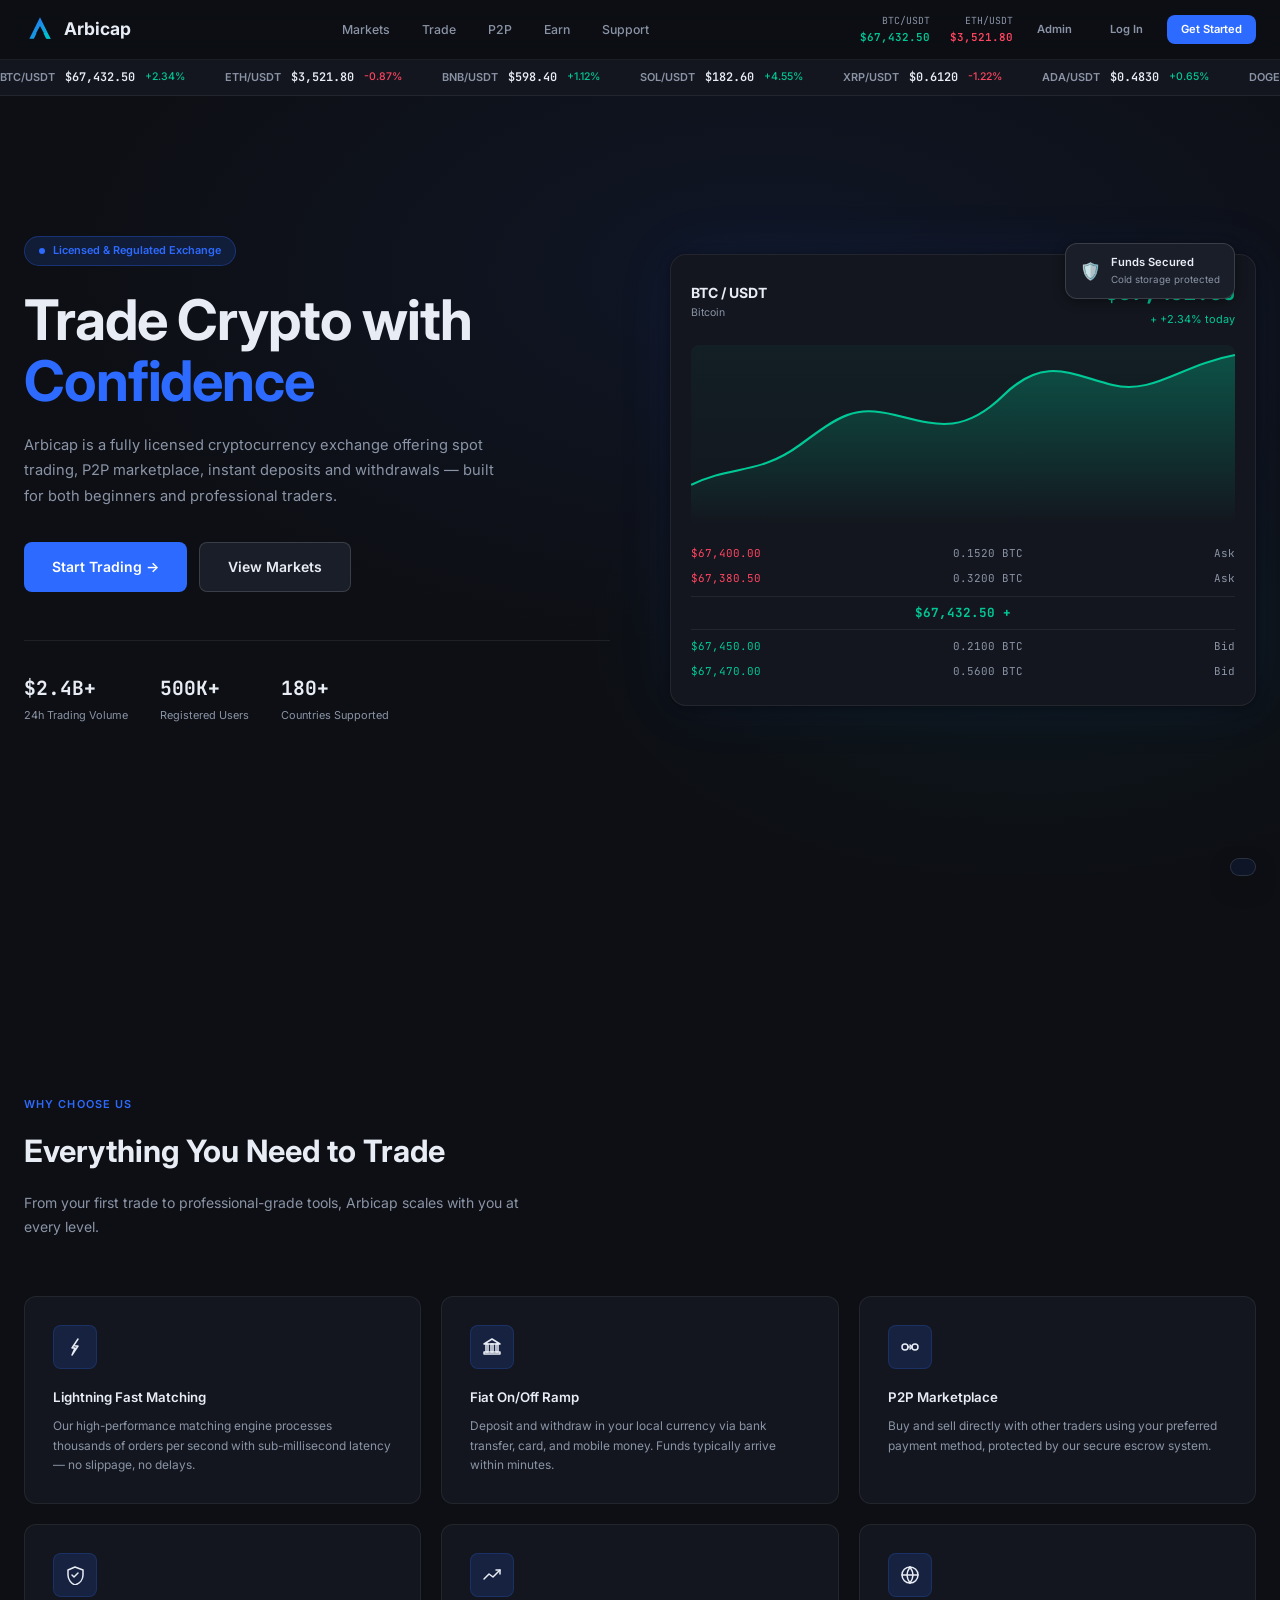
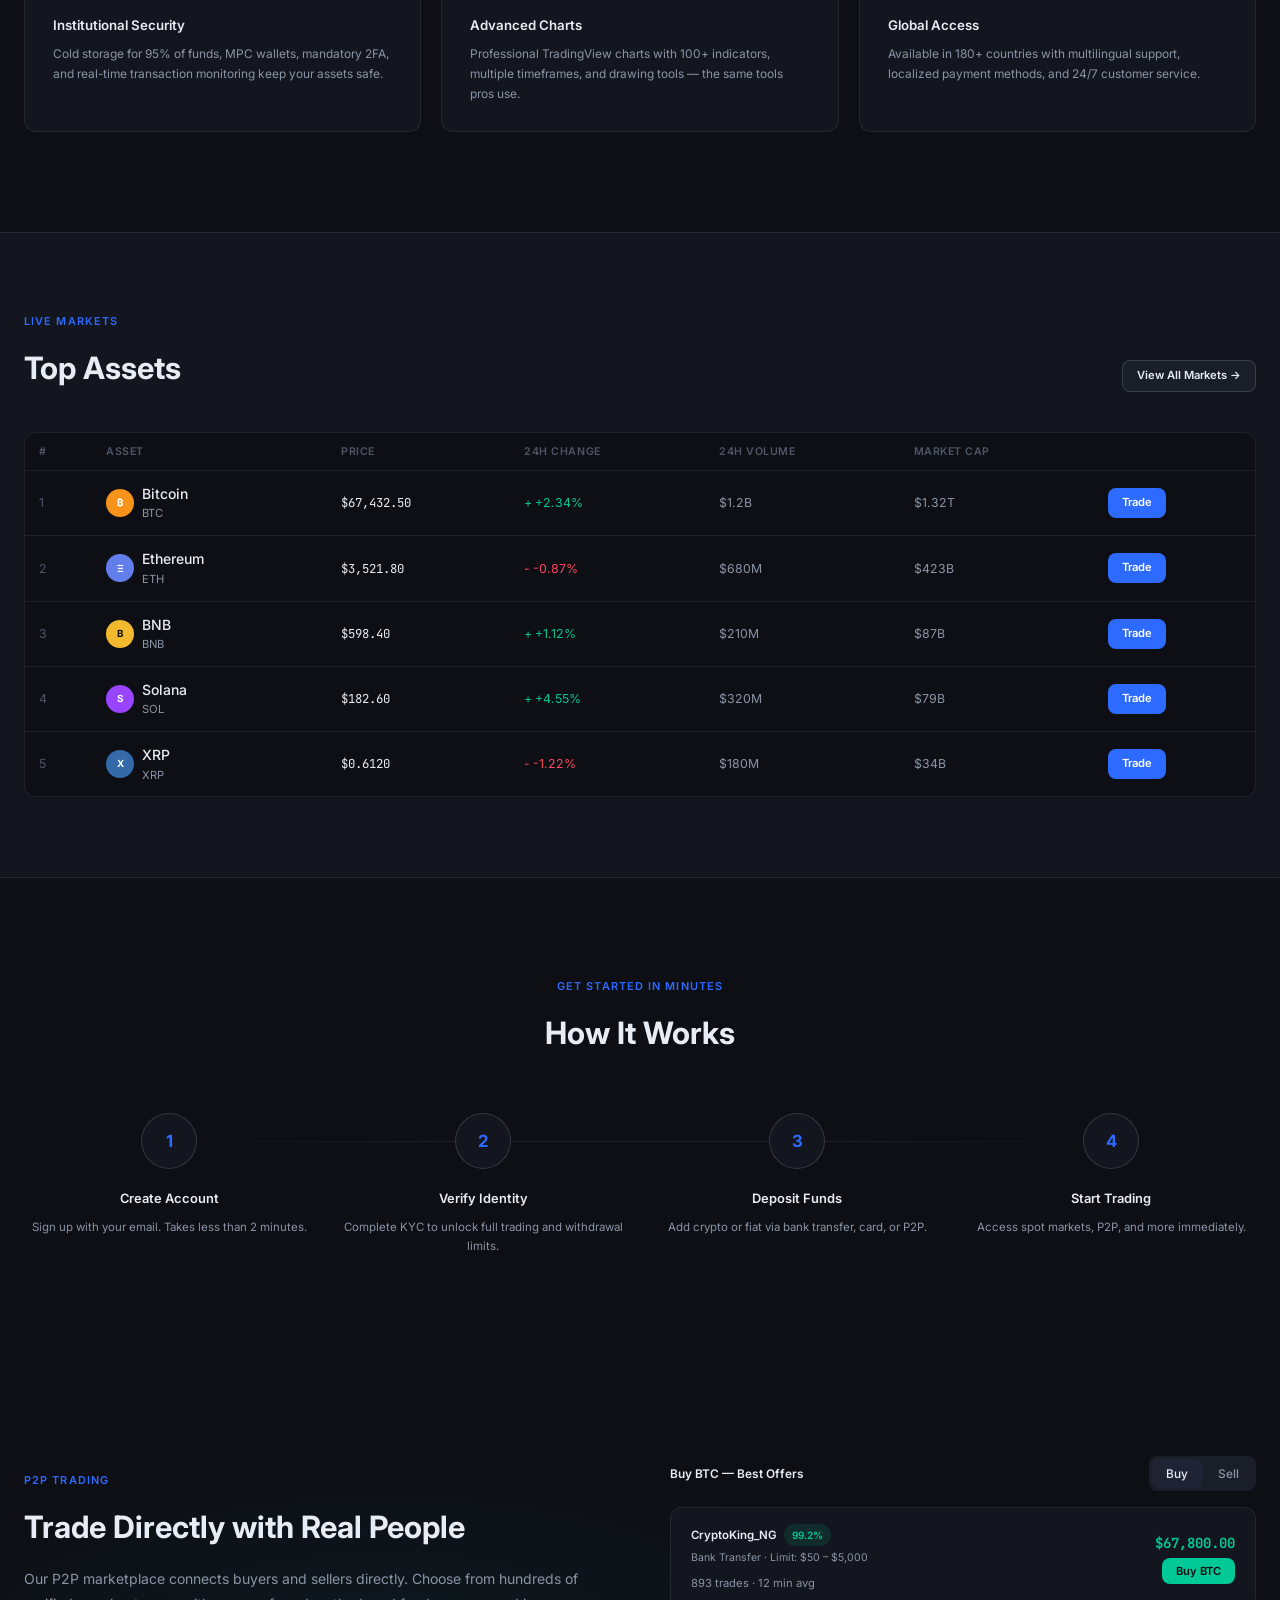
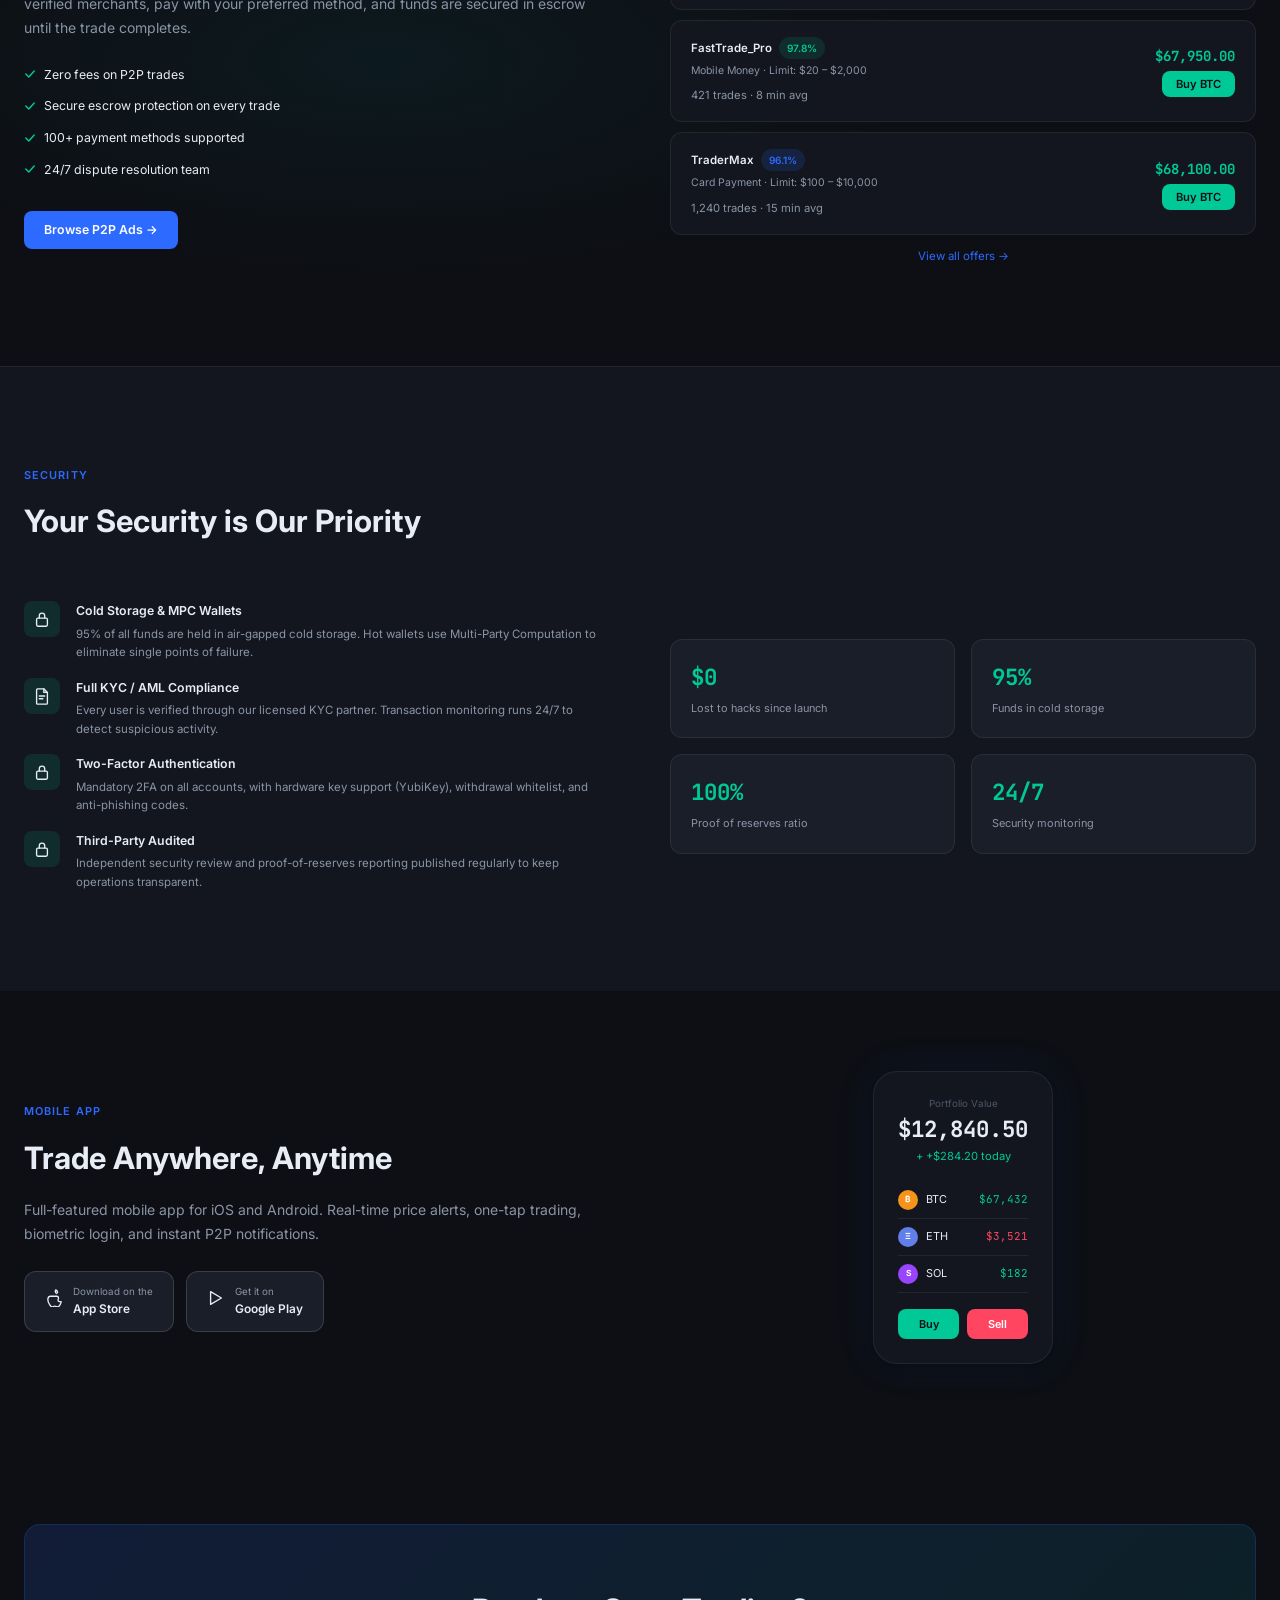
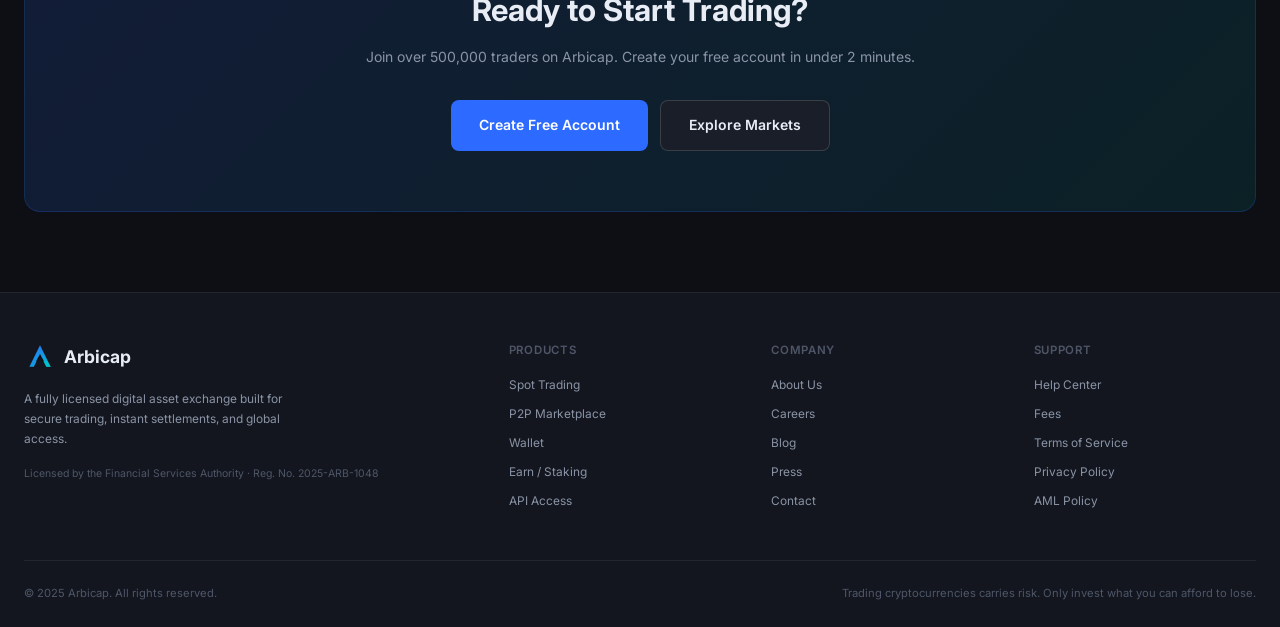
==== commit c7ce6992: "Git upload" ====
--- a/index.html
+++ b/index.html
@@ -220,6 +220,78 @@
     }
   </style>
 </head>
+<div id="google_translate_element" style="position: fixed; bottom: 24px; right: 24px; z-index: 9999;"></div>
+
+<style>
+  /* 1. Hide the annoying top banner that pushes your website down */
+  .goog-te-banner-frame {
+    display: none !important;
+  }
+  body {
+    top: 0px !important;
+    position: static !important;
+  }
+
+  /* 2. Style the floating widget box to match your dark crypto theme */
+  #google_translate_element {
+    background: rgba(15, 23, 42, 0.9);
+    backdrop-filter: blur(10px);
+    border: 1px solid rgba(255, 255, 255, 0.12);
+    border-radius: 12px;
+    padding: 8px 12px;
+    box-shadow: 0 10px 25px -5px rgba(0, 0, 0, 0.5);
+    transition: all 0.3s ease;
+  }
+  #google_translate_element:hover {
+    border-color: rgba(59, 130, 246, 0.5);
+  }
+
+  /* 3. Style the inner dropdown text and background */
+  .goog-te-gadget {
+    font-family: inherit !important;
+    font-size: 0px !important; /* Hides the raw "Powered by Google" text label */
+    color: transparent !important;
+  }
+  .goog-te-gadget select {
+    background-color: transparent !important;
+    color: #f8fafc !important;
+    border: none !important;
+    outline: none !important;
+    font-family: inherit !important;
+    font-size: 13px !important;
+    font-weight: 500;
+    cursor: pointer;
+    padding: 4px 8px;
+  }
+  .goog-te-gadget select option {
+    background-color: #0f172a !important;
+    color: #f8fafc !important;
+  }
+
+  /* 4. Hide Google's default branding links & tooltips */
+  .goog-logo-link, .goog-te-gadget span {
+    display: none !important;
+  }
+  .goog-tooltip {
+    display: none !important;
+  }
+  .goog-text-highlight {
+    background-color: transparent !important;
+    box-shadow: none !important;
+  }
+</style>
+
+<script>
+function googleTranslateElementInit() {
+  new google.translate.TranslateElement({
+    pageLanguage: 'en',
+    includedLanguages: 'es,fr,de,ar,zh-CN,pt,ru,ja,ko,tr,hi,it,nl,pl,sv',
+    layout: google.translate.TranslateElement.InlineLayout.SIMPLE,
+    autoDisplay: false,
+  }, 'google_translate_element');
+}
+</script>
+<script src="//translate.google.com/translate_a/element.js?cb=googleTranslateElementInit"></script>
 <body>
 
 <!-- ══ NAVBAR ═════════════════════════════════ -->
--- a/style.css
+++ b/style.css
@@ -506,7 +506,16 @@
   .cta-banner {
     padding: 42px 24px;
   }
-  .sidebar { display: none; }
+  .sidebar {
+    display: block;
+    left: -240px;
+    top: 60px;
+    width: 220px;
+    position: fixed;
+  }
+  .sidebar.sidebar-open {
+    left: 0;
+  }
   .main-content { margin-left: 0; padding: 16px; }
   .app-layout { padding-top: 60px; }
 }
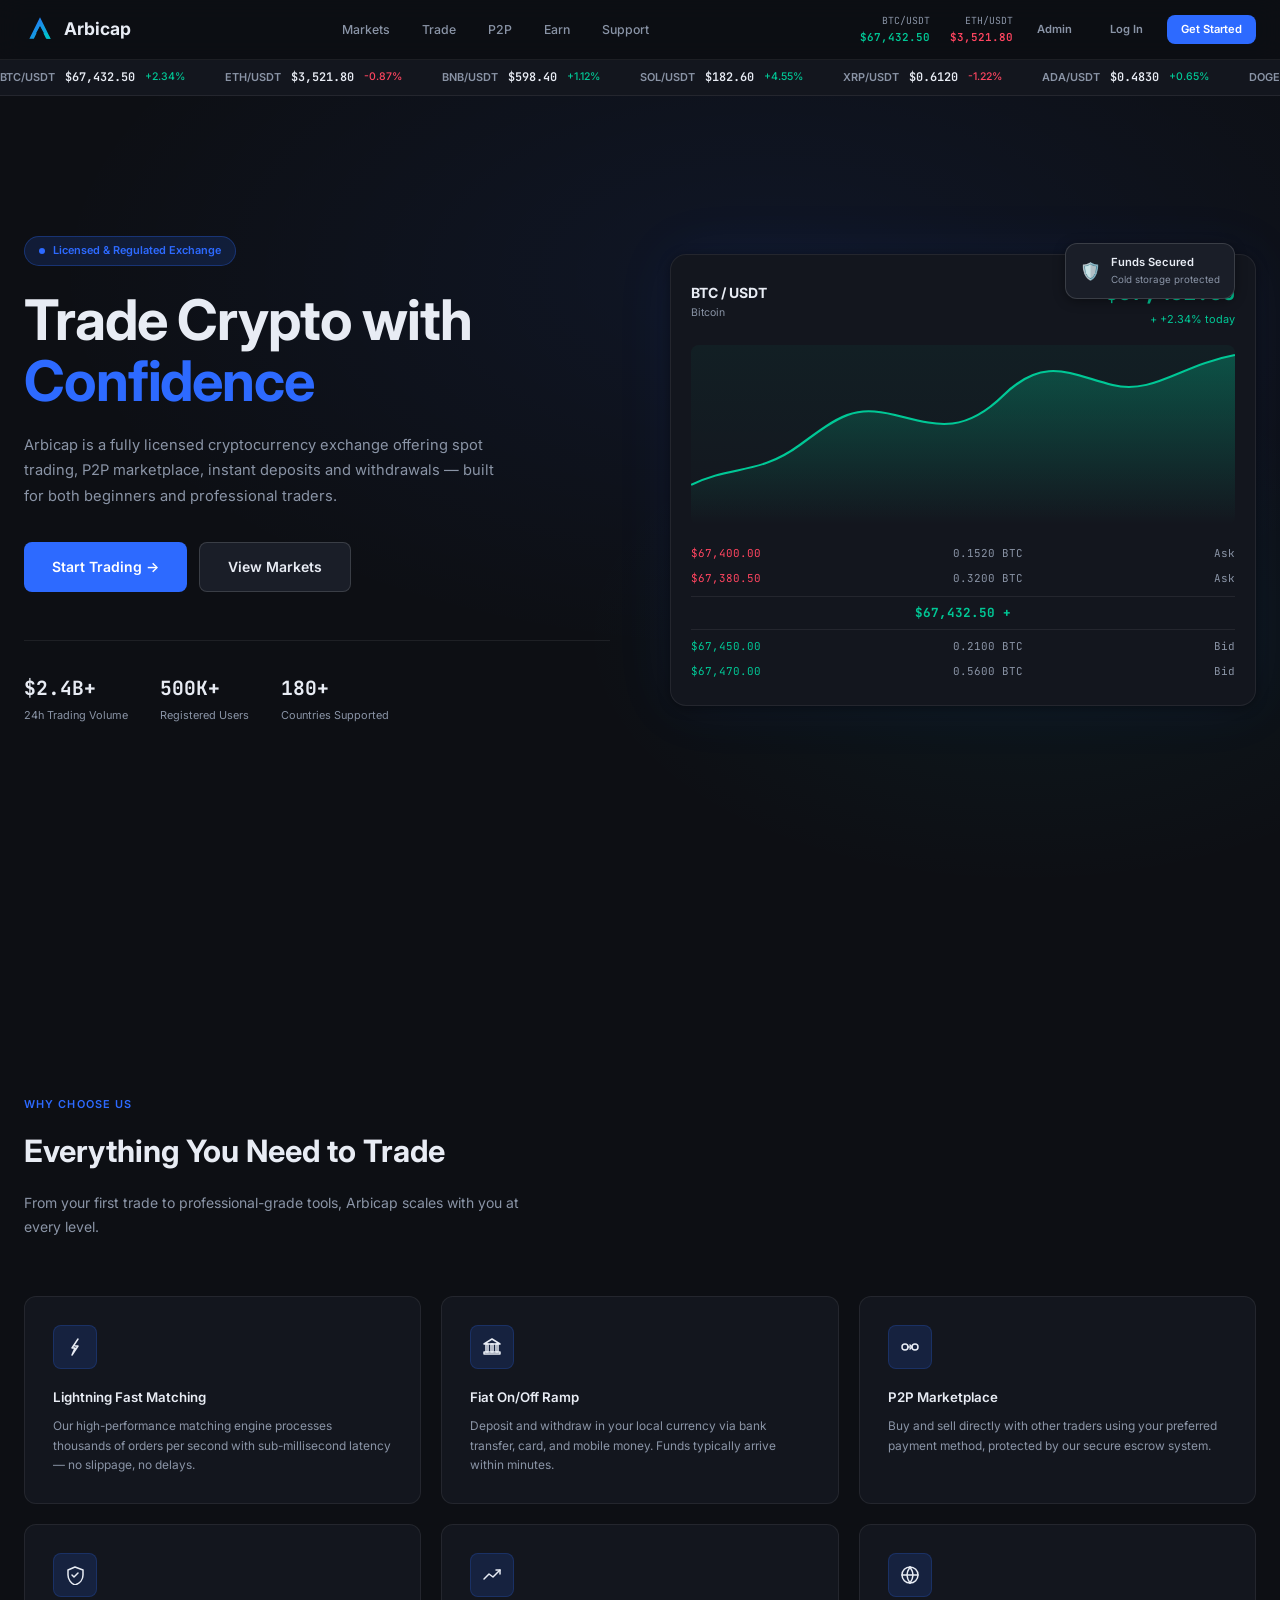
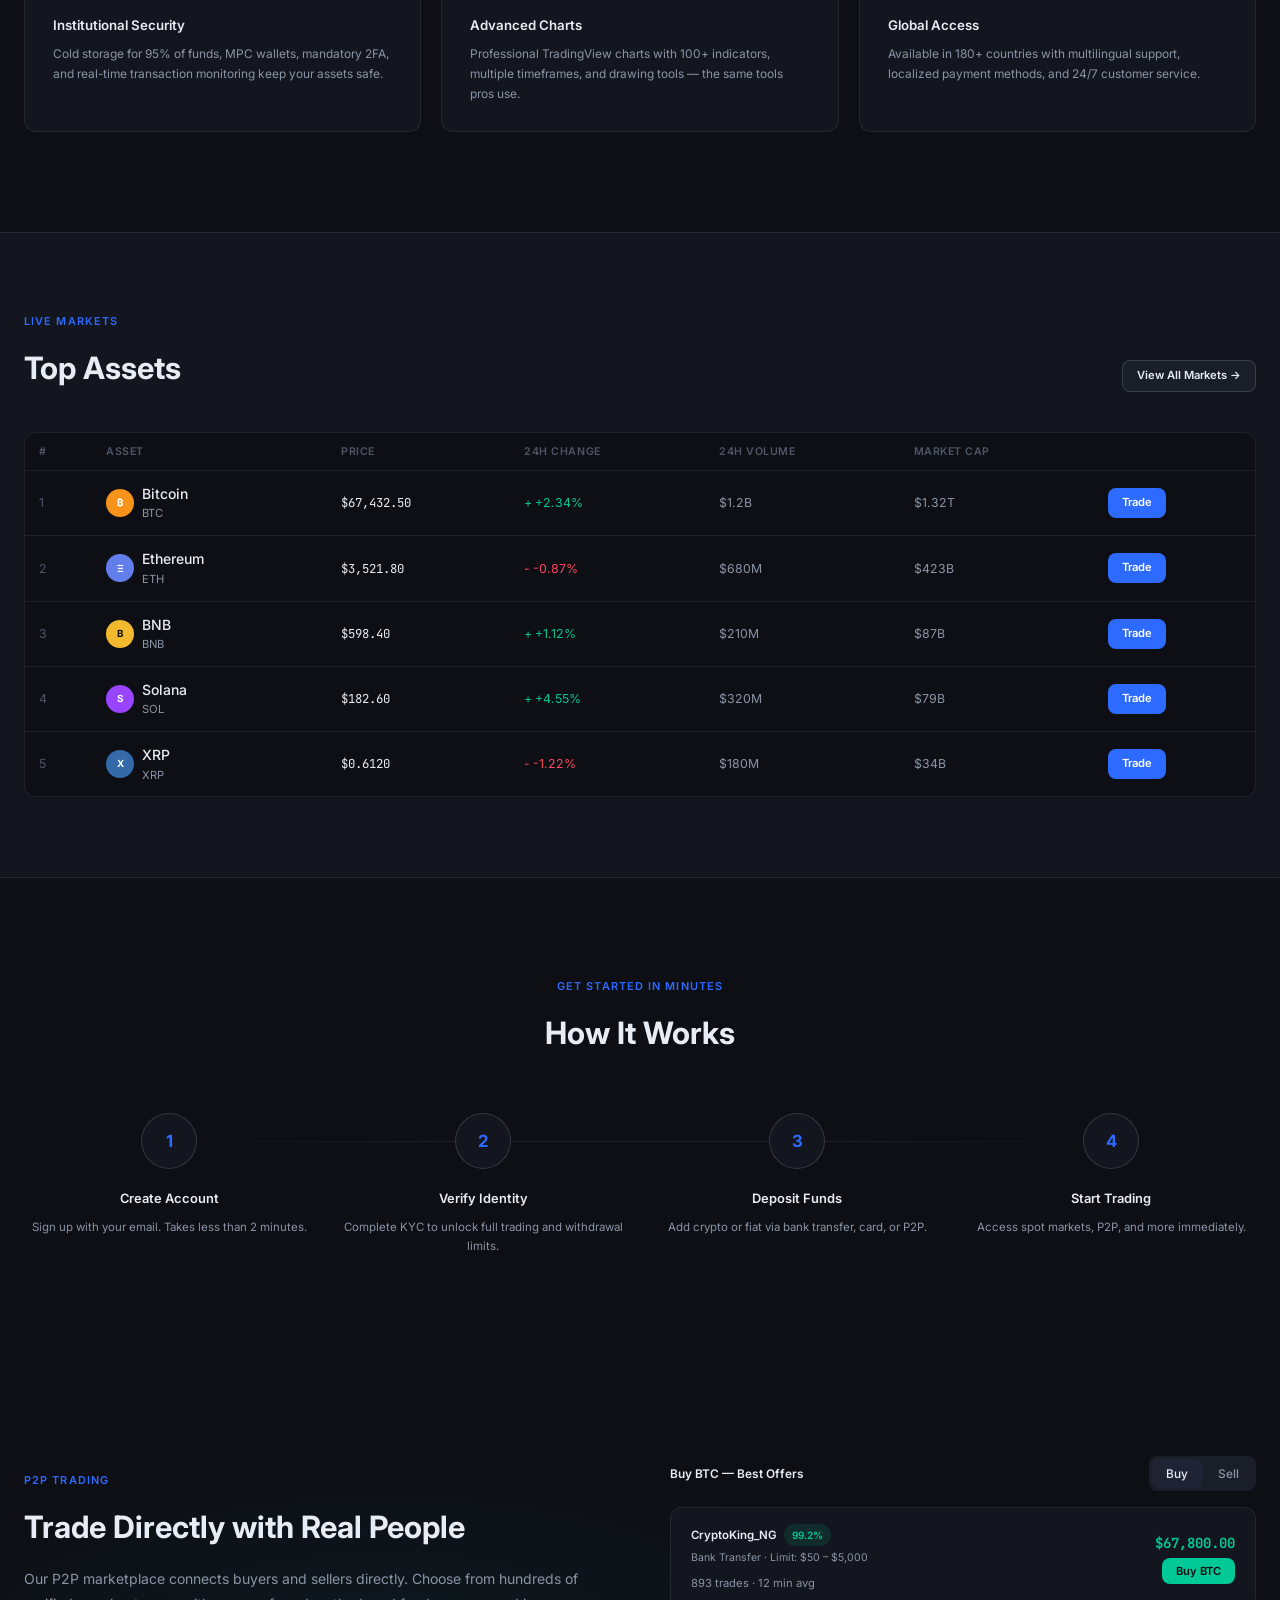
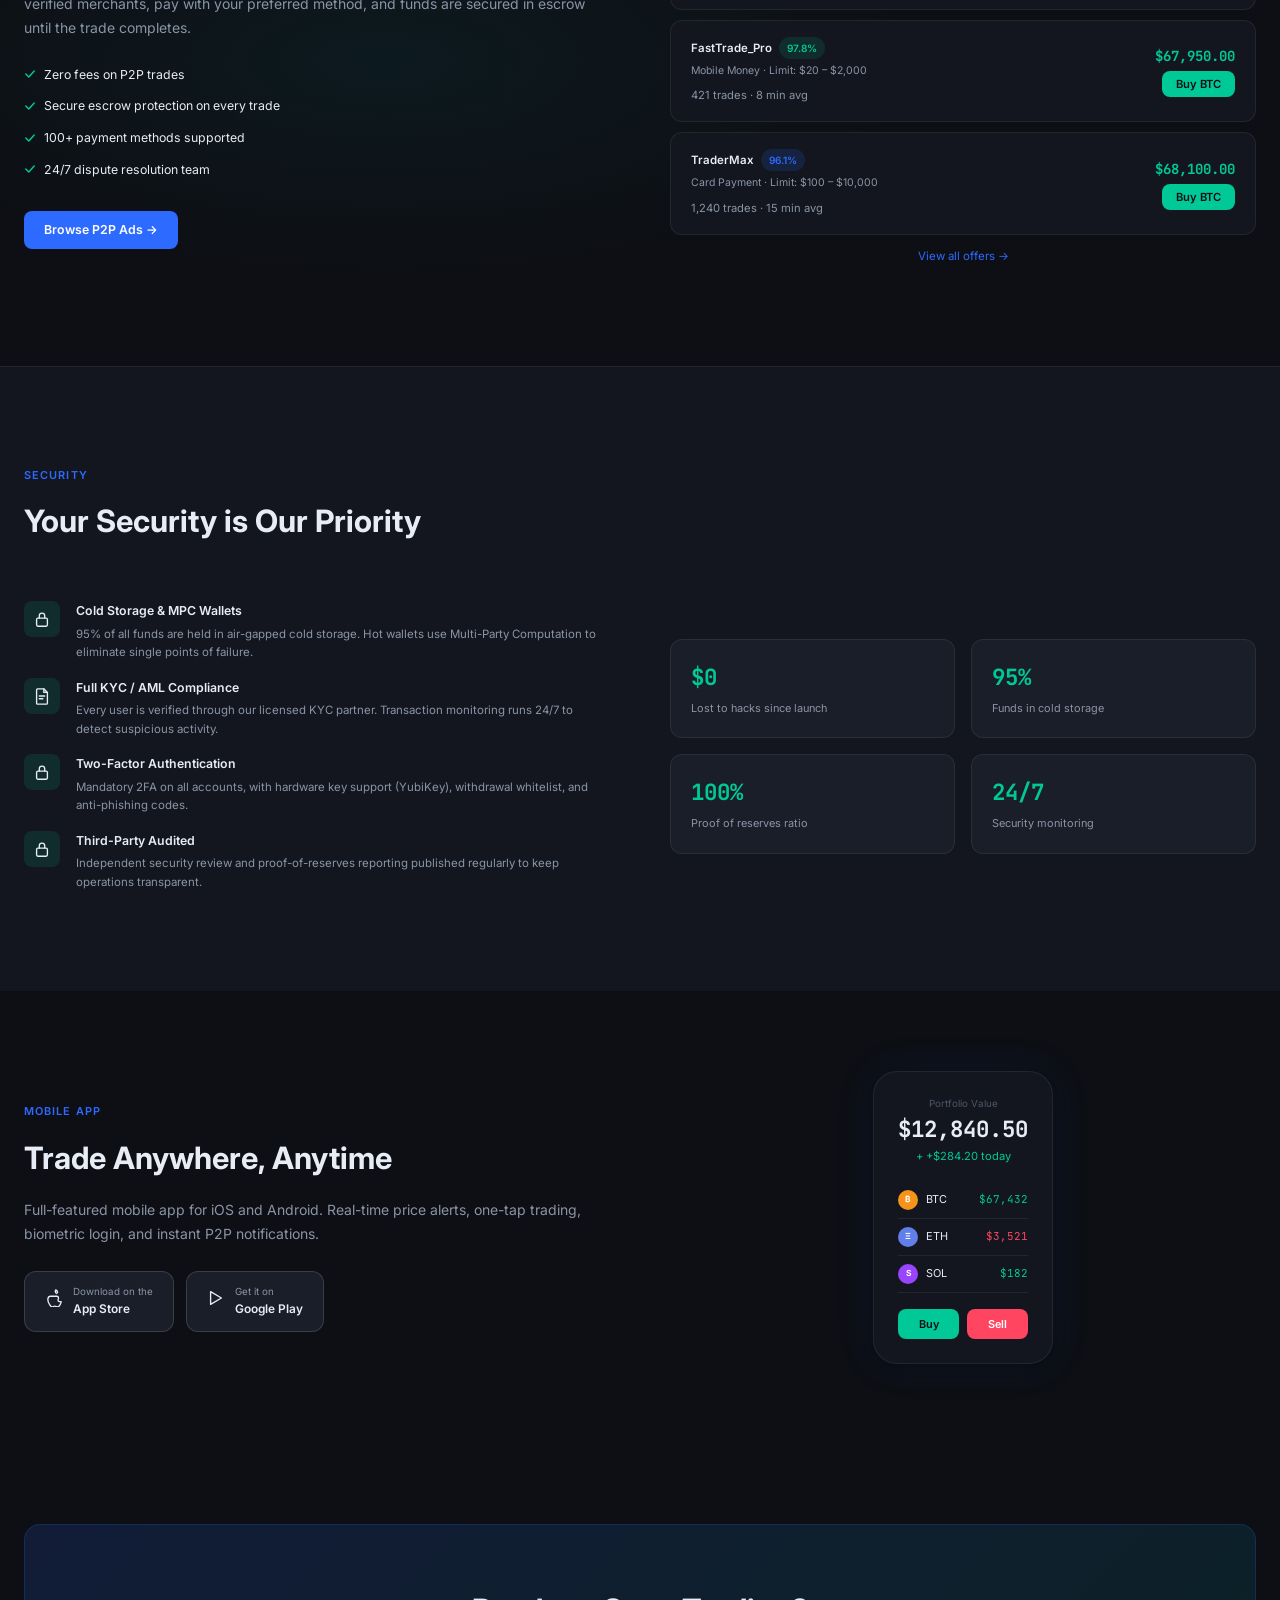
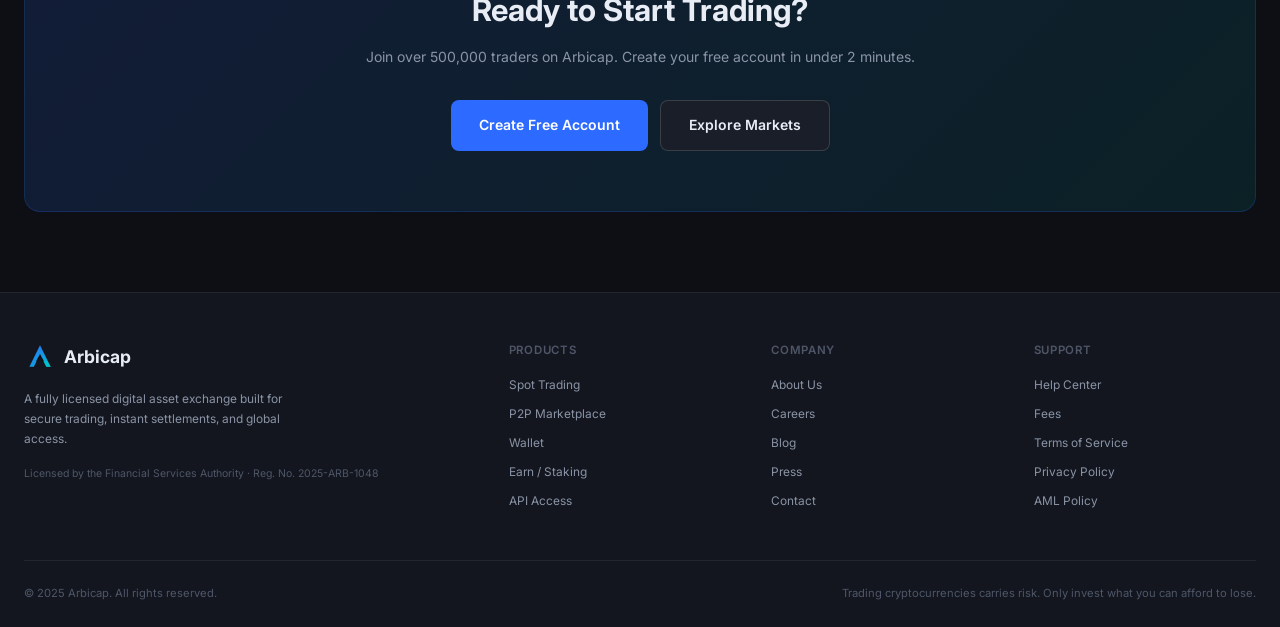
==== commit 8b638390: "Git upload" ====
--- a/index.html
+++ b/index.html
@@ -220,76 +220,97 @@
     }
   </style>
 </head>
-<div id="google_translate_element" style="position: fixed; bottom: 24px; right: 24px; z-index: 9999;"></div>
+<div id="google_translate_element" style="display: none;"></div>
 
 <style>
-  /* 1. Hide the annoying top banner that pushes your website down */
+  /* Style the Google Translate top banner to stay fixed at the top with dark theme */
   .goog-te-banner-frame {
-    display: none !important;
+    position: fixed !important;
+    top: 0 !important;
+    left: 0 !important;
+    width: 100% !important;
+    z-index: 999999 !important;
+    box-shadow: 0 4px 12px rgba(0, 0, 0, 0.4);
+    transition: transform 0.3s ease-in-out;
   }
+
+  /* Prevent body from being permanently pushed down awkwardly */
   body {
     top: 0px !important;
     position: static !important;
   }
 
-  /* 2. Style the floating widget box to match your dark crypto theme */
-  #google_translate_element {
-    background: rgba(15, 23, 42, 0.9);
-    backdrop-filter: blur(10px);
-    border: 1px solid rgba(255, 255, 255, 0.12);
-    border-radius: 12px;
-    padding: 8px 12px;
-    box-shadow: 0 10px 25px -5px rgba(0, 0, 0, 0.5);
-    transition: all 0.3s ease;
+  /* Custom toggle arrow button to hide/reveal the top banner */
+  #translate-toggle-btn {
+    position: fixed;
+    top: 0;
+    right: 20px;
+    z-index: 1000000;
+    background: #0f172a;
+    color: #f8fafc;
+    border: 1px solid rgba(255, 255, 255, 0.15);
+    border-top: none;
+    border-radius: 0 0 8px 8px;
+    padding: 4px 12px;
+    font-size: 12px;
+    cursor: pointer;
+    display: none;
+    align-items: center;
+    gap: 6px;
+    box-shadow: 0 4px 6px rgba(0,0,0,0.3);
+    transition: background 0.2s;
   }
-  #google_translate_element:hover {
-    border-color: rgba(59, 130, 246, 0.5);
-  }
-
-  /* 3. Style the inner dropdown text and background */
-  .goog-te-gadget {
-    font-family: inherit !important;
-    font-size: 0px !important; /* Hides the raw "Powered by Google" text label */
-    color: transparent !important;
-  }
-  .goog-te-gadget select {
-    background-color: transparent !important;
-    color: #f8fafc !important;
-    border: none !important;
-    outline: none !important;
-    font-family: inherit !important;
-    font-size: 13px !important;
-    font-weight: 500;
-    cursor: pointer;
-    padding: 4px 8px;
-  }
-  .goog-te-gadget select option {
-    background-color: #0f172a !important;
-    color: #f8fafc !important;
-  }
-
-  /* 4. Hide Google's default branding links & tooltips */
-  .goog-logo-link, .goog-te-gadget span {
-    display: none !important;
-  }
-  .goog-tooltip {
-    display: none !important;
-  }
-  .goog-text-highlight {
-    background-color: transparent !important;
-    box-shadow: none !important;
+  #translate-toggle-btn:hover {
+    background: #1e293b;
   }
 </style>
 
+<!-- Custom Arrow Toggle Button -->
+<button id="translate-toggle-btn" onclick="toggleTranslateBanner()">
+  <span>Translate Bar</span>
+  <span id="toggle-arrow">▲</span>
+</button>
+
 <script>
-function googleTranslateElementInit() {
-  new google.translate.TranslateElement({
-    pageLanguage: 'en',
-    includedLanguages: 'es,fr,de,ar,zh-CN,pt,ru,ja,ko,tr,hi,it,nl,pl,sv',
-    layout: google.translate.TranslateElement.InlineLayout.SIMPLE,
-    autoDisplay: false,
-  }, 'google_translate_element');
-}
+  function googleTranslateElementInit() {
+    new google.translate.TranslateElement({
+      pageLanguage: 'en',
+      includedLanguages: 'es,fr,de,ar,zh-CN,pt,ru,ja,ko,tr,hi,it,nl,pl,sv',
+      layout: google.translate.TranslateElement.InlineLayout.SIMPLE,
+      autoDisplay: true,
+    }, 'google_translate_element');
+  }
+
+  let bannerVisible = true;
+  function toggleTranslateBanner() {
+    const banner = document.querySelector('.goog-te-banner-frame');
+    const arrow = document.getElementById('toggle-arrow');
+    if (!banner) return;
+
+    bannerVisible = !bannerVisible;
+    if (bannerVisible) {
+      banner.style.transform = 'translateY(0)';
+      arrow.textContent = '▲';
+    } else {
+      banner.style.transform = 'translateY(-100%)';
+      arrow.textContent = '▼';
+    }
+  }
+
+  // Monitor when Google injects the banner to show the toggle button
+  setInterval(function() {
+    const banner = document.querySelector('.goog-te-banner-frame');
+    const toggleBtn = document.getElementById('translate-toggle-btn');
+    if (banner) {
+      toggleBtn.style.display = 'flex';
+      // Ensure body top push is removed so our fixed positioning handles it cleanly
+      if (document.body.style.top && document.body.style.top !== '0px') {
+        document.body.style.top = '0px';
+      }
+    } else {
+      toggleBtn.style.display = 'none';
+    }
+  }, 200);
 </script>
 <script src="//translate.google.com/translate_a/element.js?cb=googleTranslateElementInit"></script>
 <body>
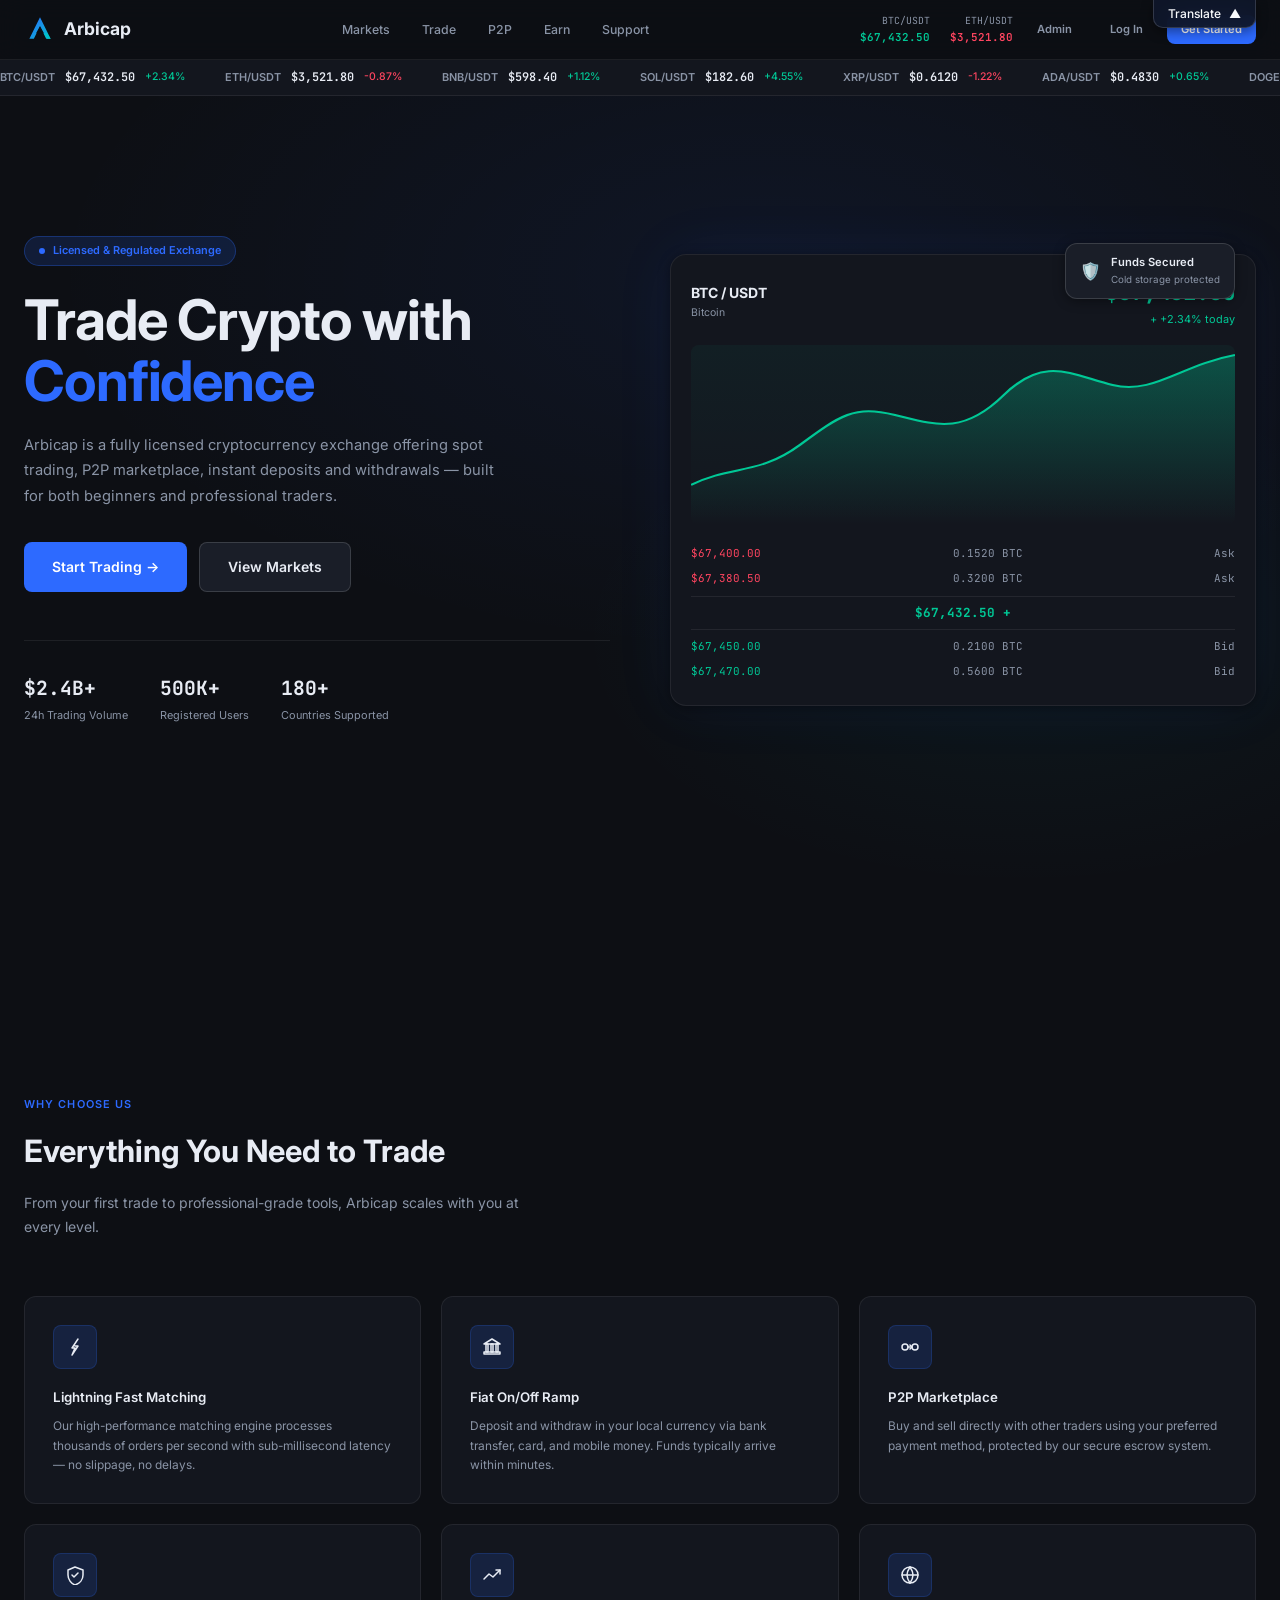
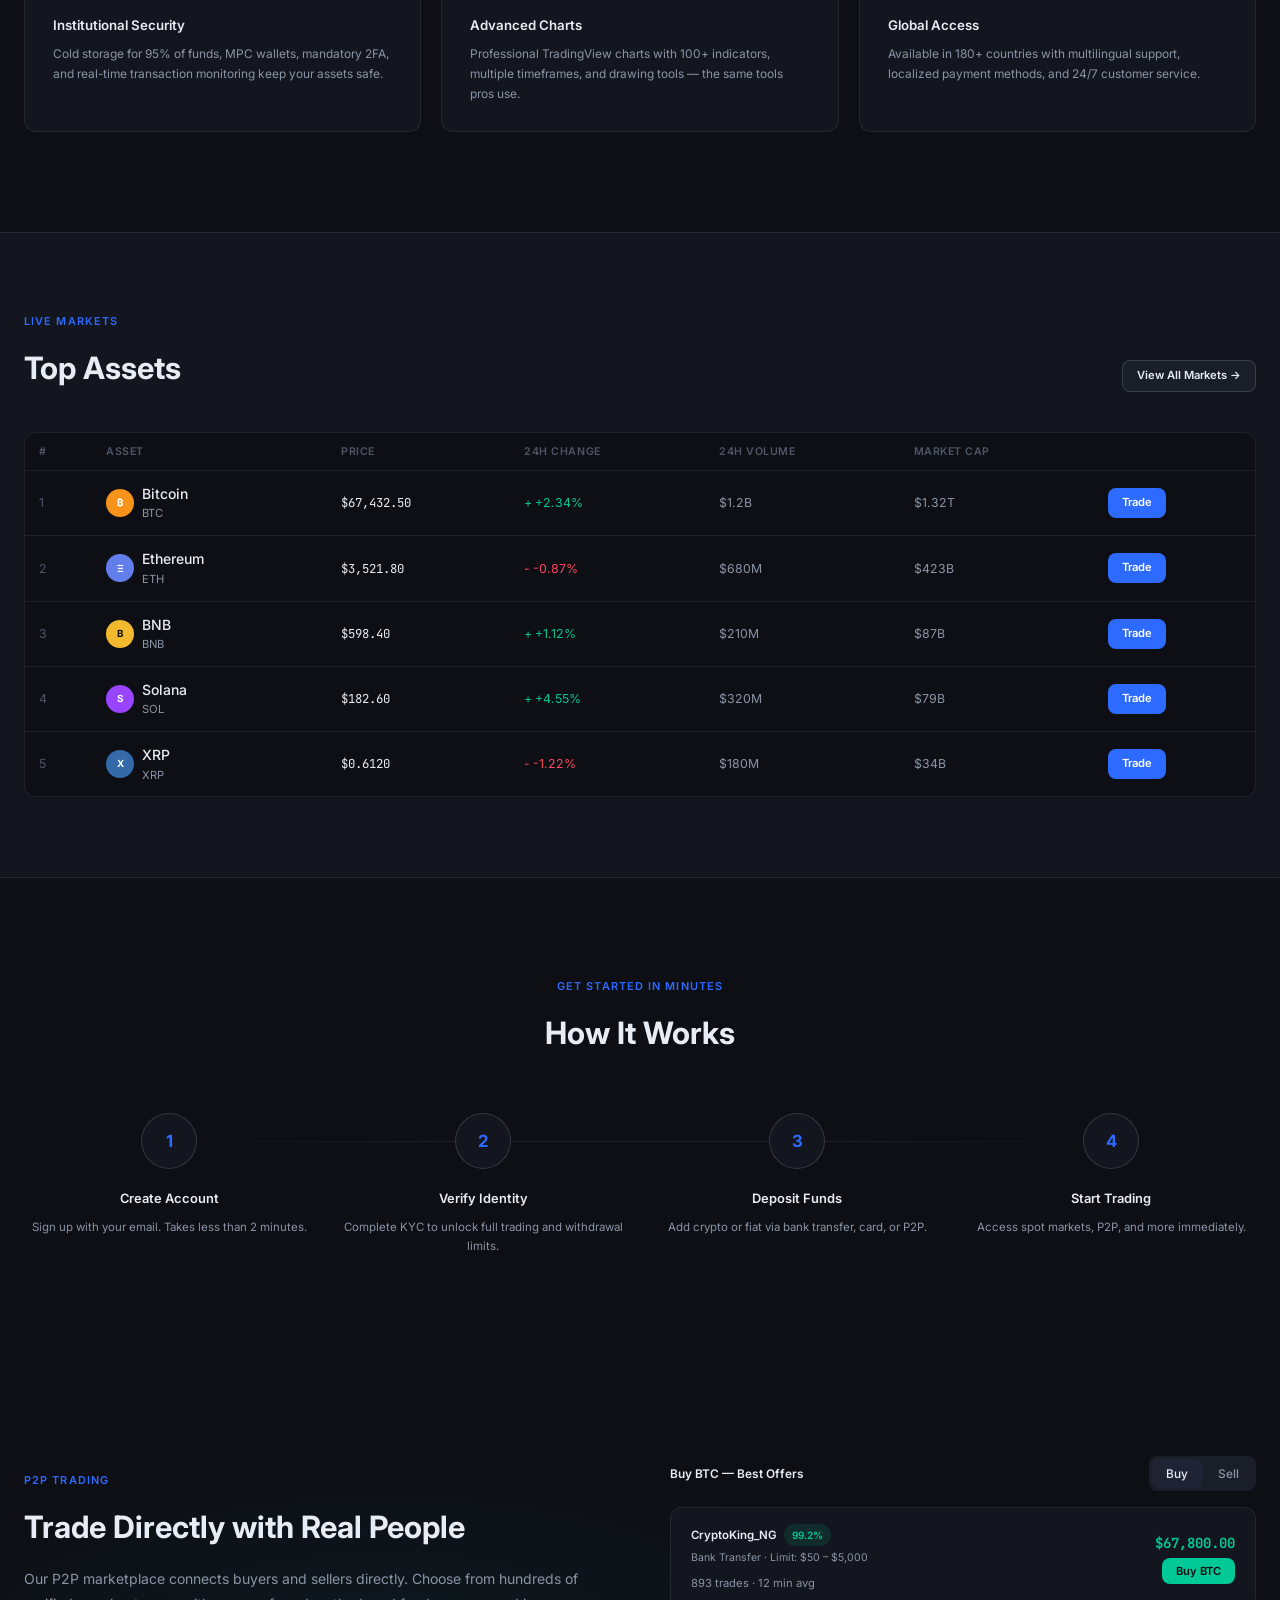
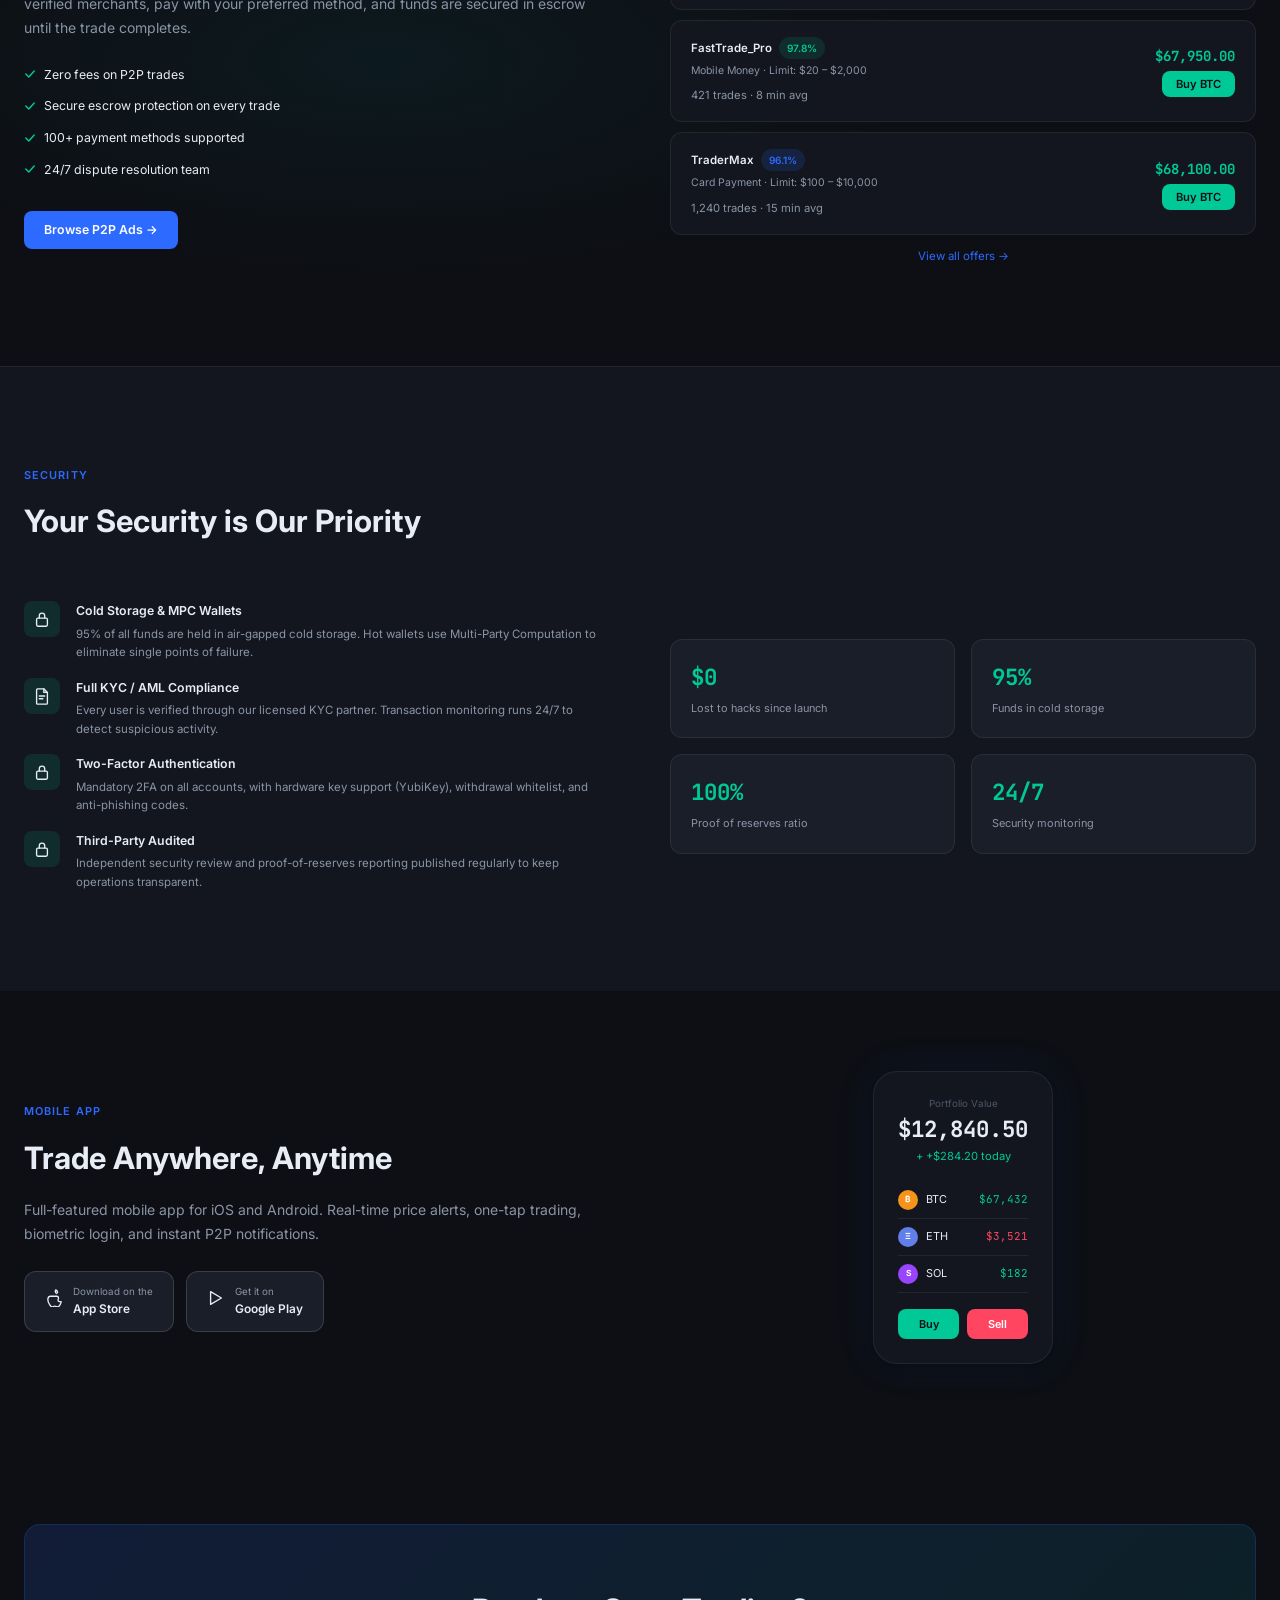
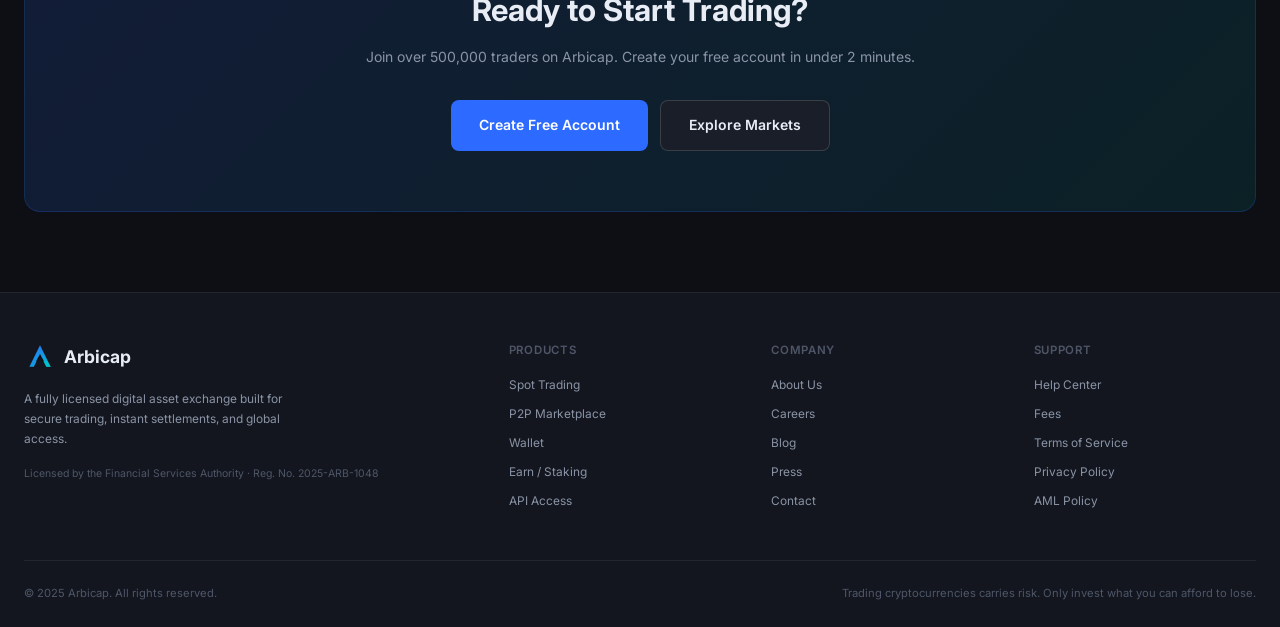
==== commit 0b3d7a00: "Git upload" ====
--- a/index.html
+++ b/index.html
@@ -223,7 +223,7 @@
 <div id="google_translate_element" style="display: none;"></div>
 
 <style>
-  /* Style the Google Translate top banner to stay fixed at the top with dark theme */
+  /* Fix Google Translate top banner styling */
   .goog-te-banner-frame {
     position: fixed !important;
     top: 0 !important;
@@ -234,40 +234,42 @@
     transition: transform 0.3s ease-in-out;
   }
 
-  /* Prevent body from being permanently pushed down awkwardly */
   body {
     top: 0px !important;
     position: static !important;
   }
 
-  /* Custom toggle arrow button to hide/reveal the top banner */
+  /* Custom toggle arrow button pinned at the top right */
   #translate-toggle-btn {
     position: fixed;
     top: 0;
-    right: 20px;
+    right: 24px;
     z-index: 1000000;
-    background: #0f172a;
+    background: rgba(15, 23, 42, 0.95);
+    backdrop-filter: blur(10px);
     color: #f8fafc;
     border: 1px solid rgba(255, 255, 255, 0.15);
     border-top: none;
-    border-radius: 0 0 8px 8px;
-    padding: 4px 12px;
+    border-radius: 0 0 10px 10px;
+    padding: 6px 14px;
     font-size: 12px;
+    font-weight: 500;
     cursor: pointer;
-    display: none;
+    display: flex;
     align-items: center;
-    gap: 6px;
-    box-shadow: 0 4px 6px rgba(0,0,0,0.3);
-    transition: background 0.2s;
+    gap: 8px;
+    box-shadow: 0 4px 12px rgba(0,0,0,0.4);
+    transition: background 0.2s, border-color 0.2s;
   }
   #translate-toggle-btn:hover {
     background: #1e293b;
+    border-color: rgba(59, 130, 246, 0.5);
   }
 </style>
 
 <!-- Custom Arrow Toggle Button -->
 <button id="translate-toggle-btn" onclick="toggleTranslateBanner()">
-  <span>Translate Bar</span>
+  <span>Translate</span>
   <span id="toggle-arrow">▲</span>
 </button>
 
@@ -297,20 +299,12 @@
     }
   }
 
-  // Monitor when Google injects the banner to show the toggle button
+  // Ensure body offset is cleared so the fixed banner aligns perfectly
   setInterval(function() {
-    const banner = document.querySelector('.goog-te-banner-frame');
-    const toggleBtn = document.getElementById('translate-toggle-btn');
-    if (banner) {
-      toggleBtn.style.display = 'flex';
-      // Ensure body top push is removed so our fixed positioning handles it cleanly
-      if (document.body.style.top && document.body.style.top !== '0px') {
-        document.body.style.top = '0px';
-      }
-    } else {
-      toggleBtn.style.display = 'none';
-    }
-  }, 200);
+    if (document.body.style.top && document.body.style.top !== '0px') {
+      document.body.style.top = '0px';
+    }
+  }, 100);
 </script>
 <script src="//translate.google.com/translate_a/element.js?cb=googleTranslateElementInit"></script>
 <body>
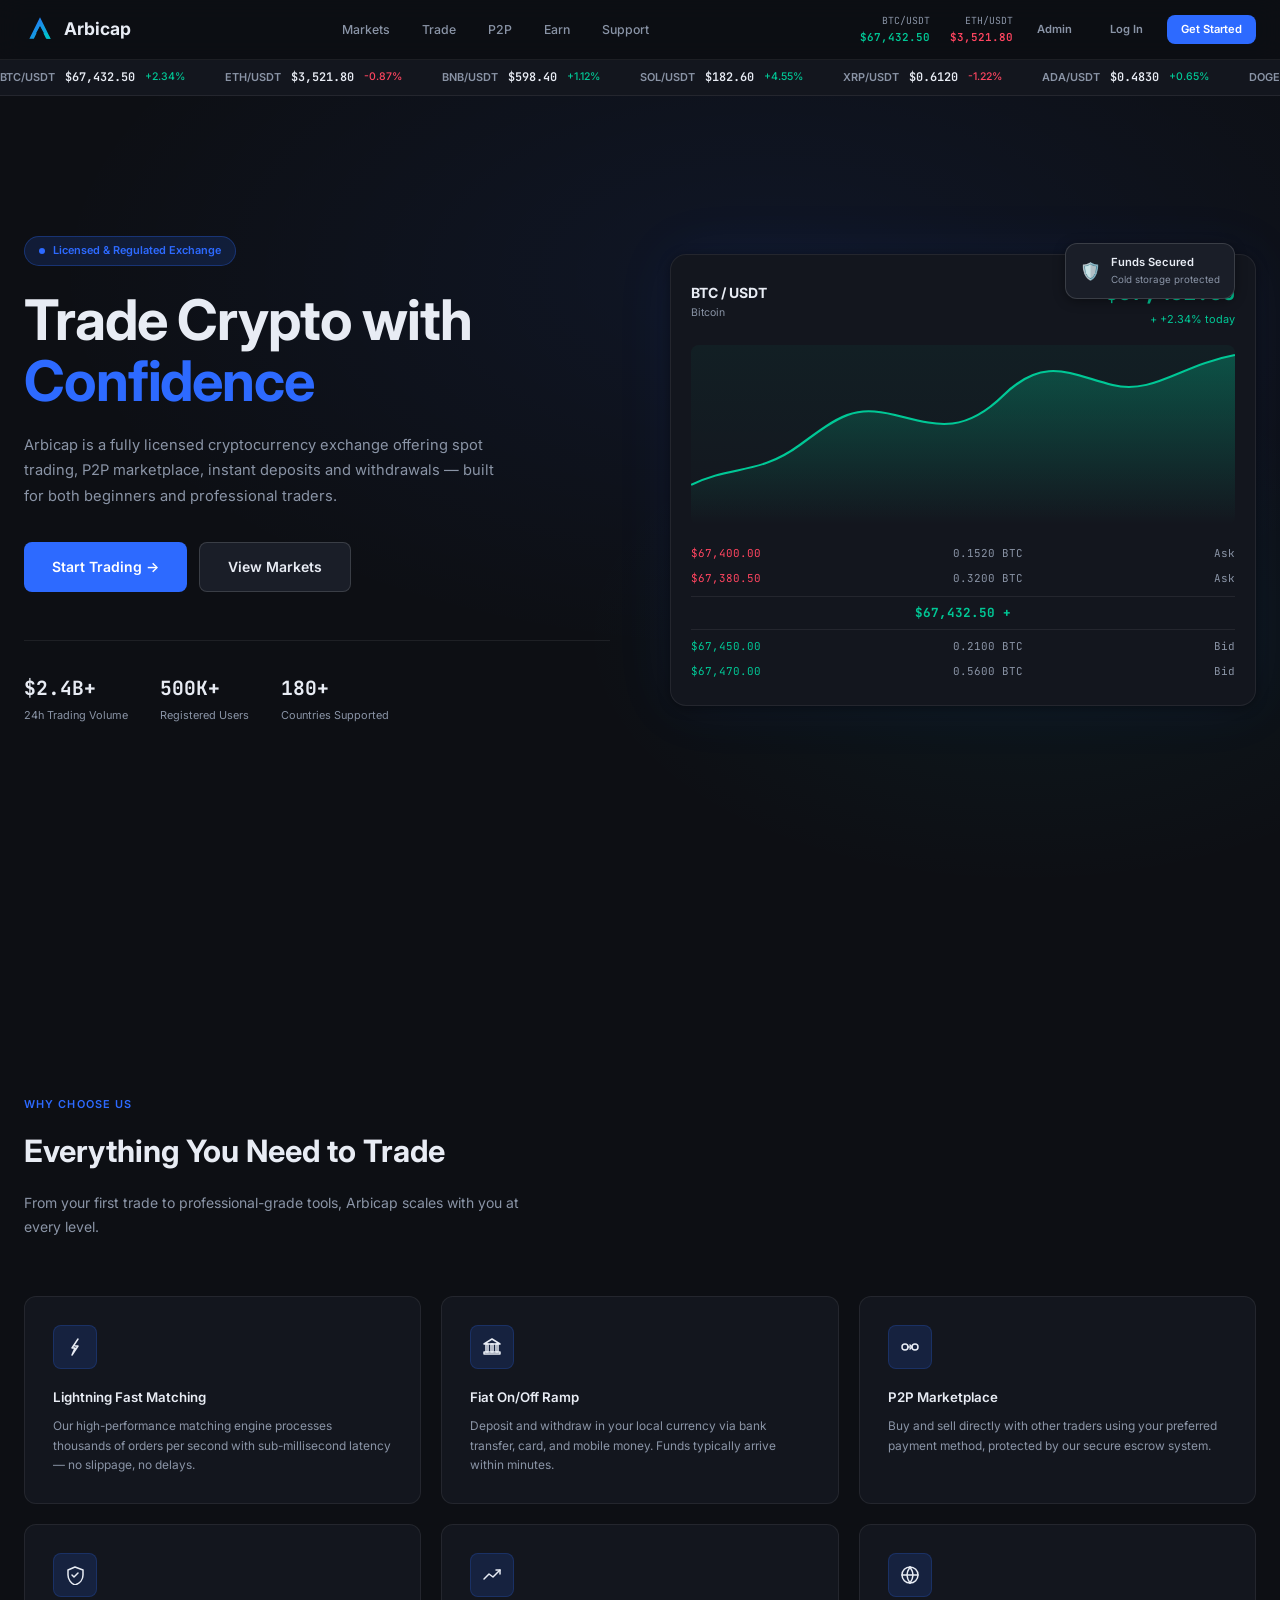
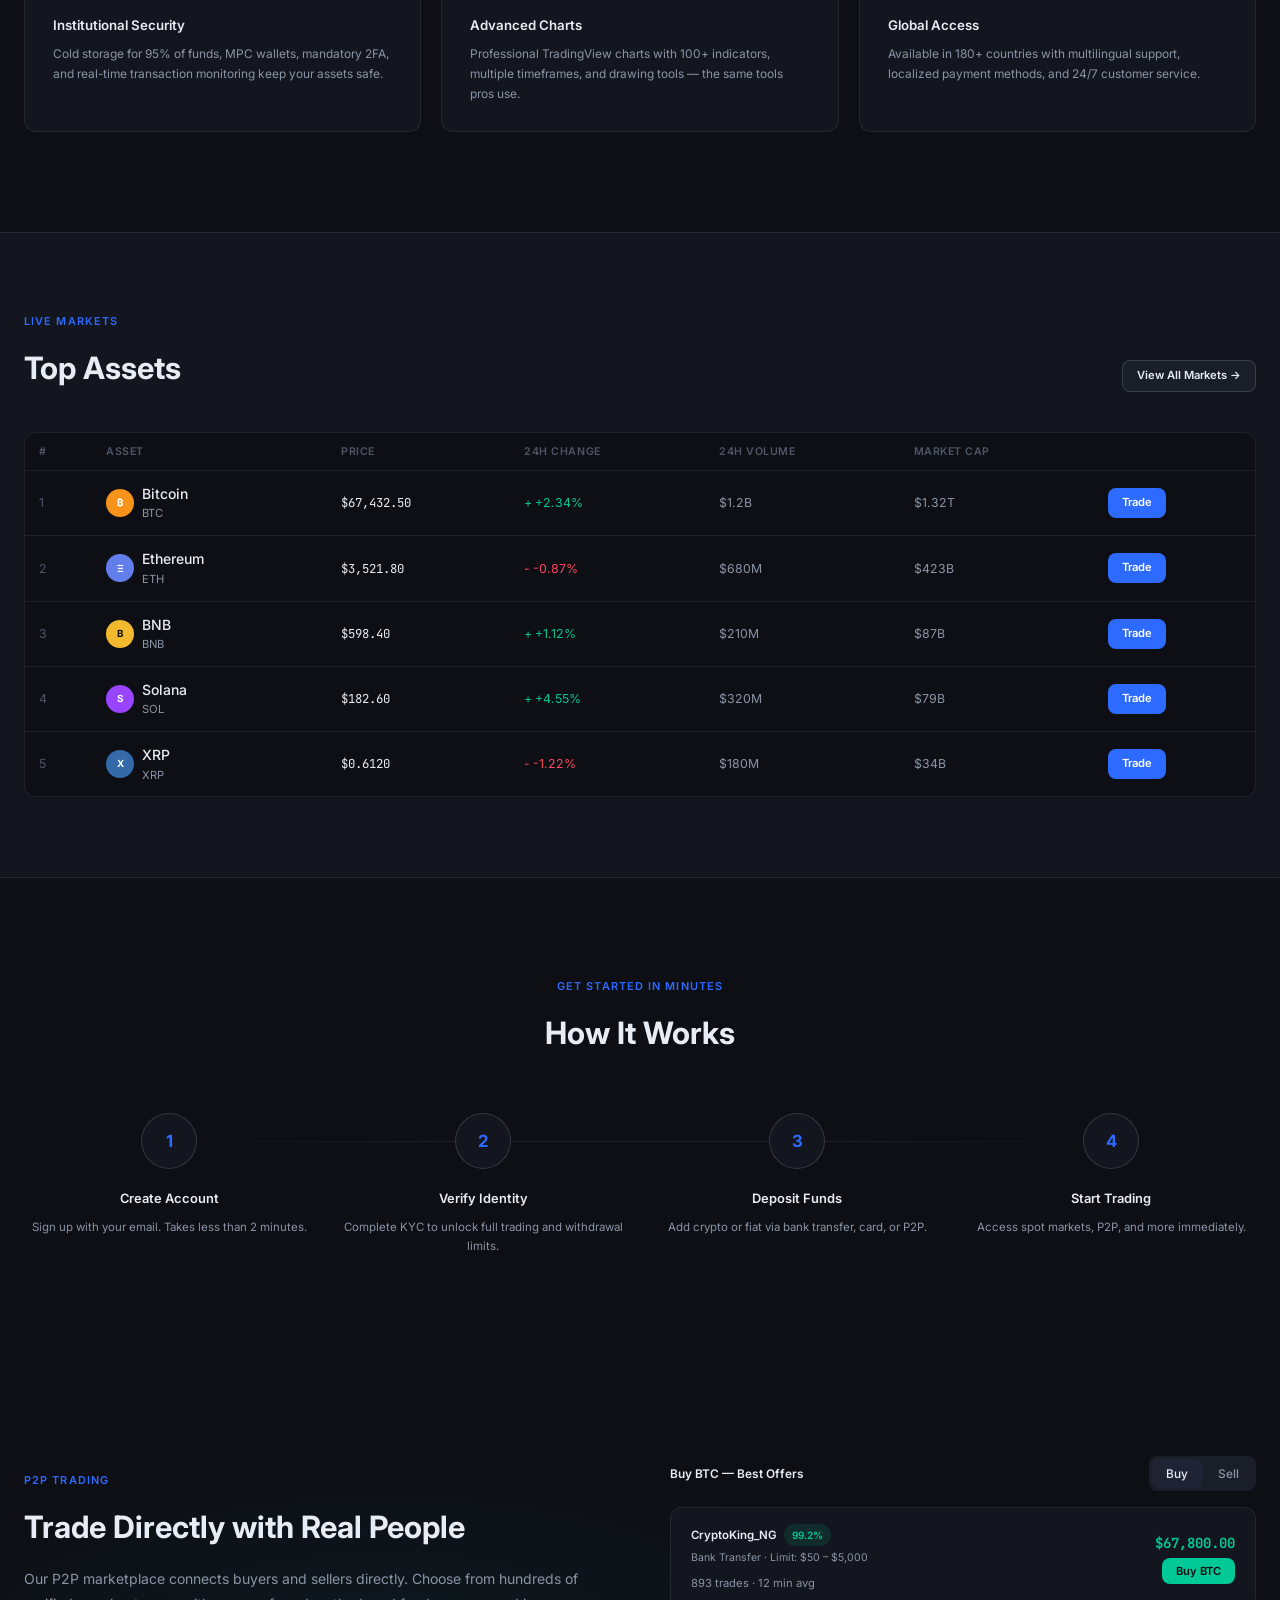
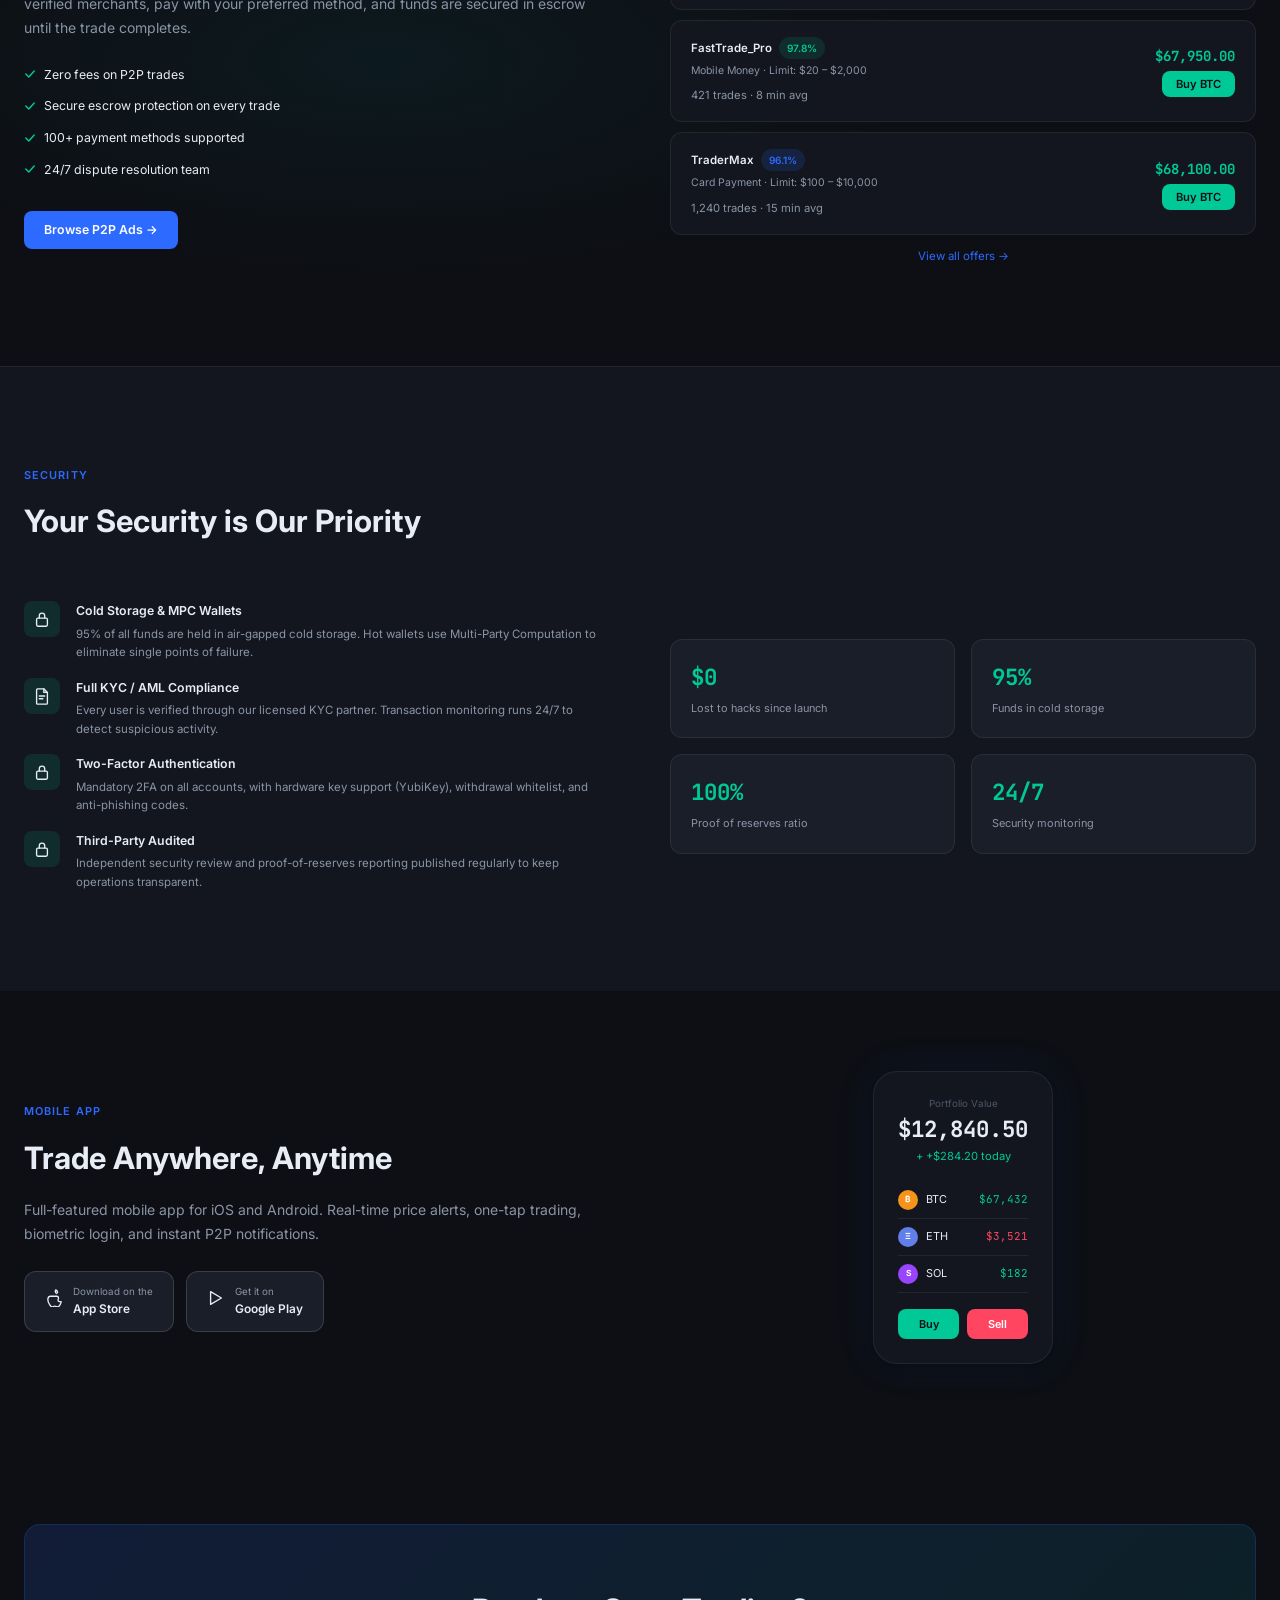
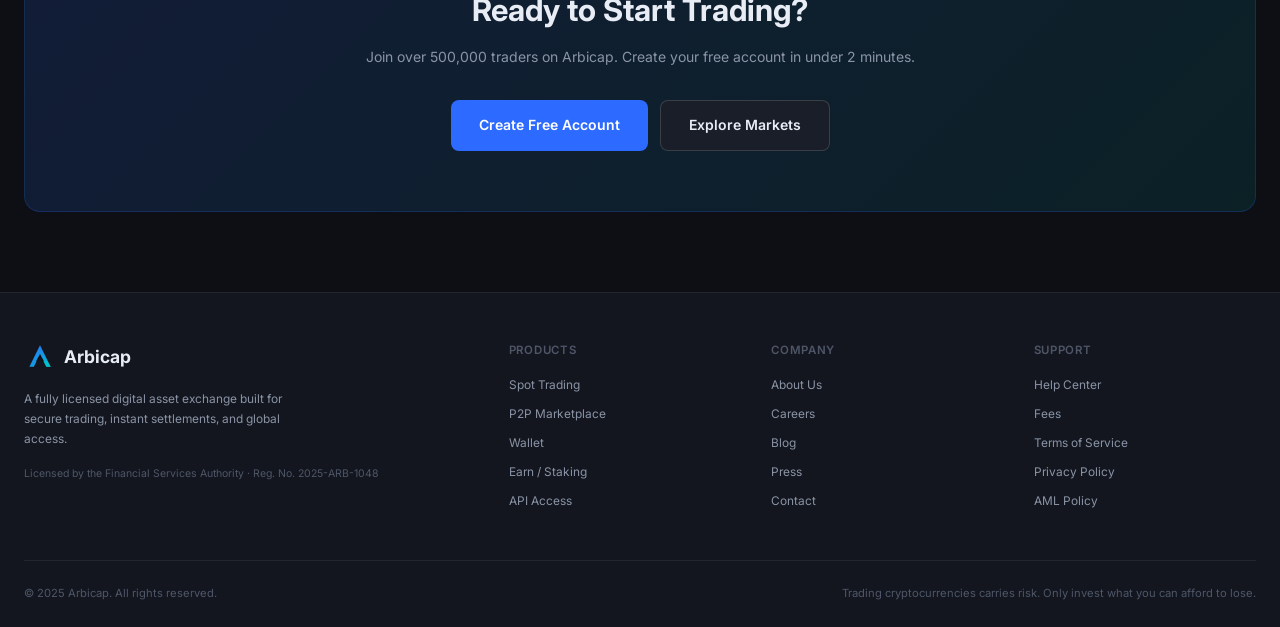
==== commit 2b575c34: "Git upload" ====
--- a/index.html
+++ b/index.html
@@ -223,7 +223,7 @@
 <div id="google_translate_element" style="display: none;"></div>
 
 <style>
-  /* Fix Google Translate top banner styling */
+  /* Style the Google Translate top banner to stay fixed at the top with dark theme */
   .goog-te-banner-frame {
     position: fixed !important;
     top: 0 !important;
@@ -234,42 +234,40 @@
     transition: transform 0.3s ease-in-out;
   }
 
+  /* Prevent body from being permanently pushed down awkwardly */
   body {
     top: 0px !important;
     position: static !important;
   }
 
-  /* Custom toggle arrow button pinned at the top right */
+  /* Custom toggle arrow button to hide/reveal the top banner */
   #translate-toggle-btn {
     position: fixed;
     top: 0;
-    right: 24px;
+    right: 20px;
     z-index: 1000000;
-    background: rgba(15, 23, 42, 0.95);
-    backdrop-filter: blur(10px);
+    background: #0f172a;
     color: #f8fafc;
     border: 1px solid rgba(255, 255, 255, 0.15);
     border-top: none;
-    border-radius: 0 0 10px 10px;
-    padding: 6px 14px;
+    border-radius: 0 0 8px 8px;
+    padding: 4px 12px;
     font-size: 12px;
-    font-weight: 500;
     cursor: pointer;
-    display: flex;
+    display: none;
     align-items: center;
-    gap: 8px;
-    box-shadow: 0 4px 12px rgba(0,0,0,0.4);
-    transition: background 0.2s, border-color 0.2s;
+    gap: 6px;
+    box-shadow: 0 4px 6px rgba(0,0,0,0.3);
+    transition: background 0.2s;
   }
   #translate-toggle-btn:hover {
     background: #1e293b;
-    border-color: rgba(59, 130, 246, 0.5);
   }
 </style>
 
 <!-- Custom Arrow Toggle Button -->
 <button id="translate-toggle-btn" onclick="toggleTranslateBanner()">
-  <span>Translate</span>
+  <span>Translate Bar</span>
   <span id="toggle-arrow">▲</span>
 </button>
 
@@ -299,12 +297,20 @@
     }
   }
 
-  // Ensure body offset is cleared so the fixed banner aligns perfectly
+  // Monitor when Google injects the banner to show the toggle button
   setInterval(function() {
-    if (document.body.style.top && document.body.style.top !== '0px') {
-      document.body.style.top = '0px';
-    }
-  }, 100);
+    const banner = document.querySelector('.goog-te-banner-frame');
+    const toggleBtn = document.getElementById('translate-toggle-btn');
+    if (banner) {
+      toggleBtn.style.display = 'flex';
+      // Ensure body top push is removed so our fixed positioning handles it cleanly
+      if (document.body.style.top && document.body.style.top !== '0px') {
+        document.body.style.top = '0px';
+      }
+    } else {
+      toggleBtn.style.display = 'none';
+    }
+  }, 200);
 </script>
 <script src="//translate.google.com/translate_a/element.js?cb=googleTranslateElementInit"></script>
 <body>
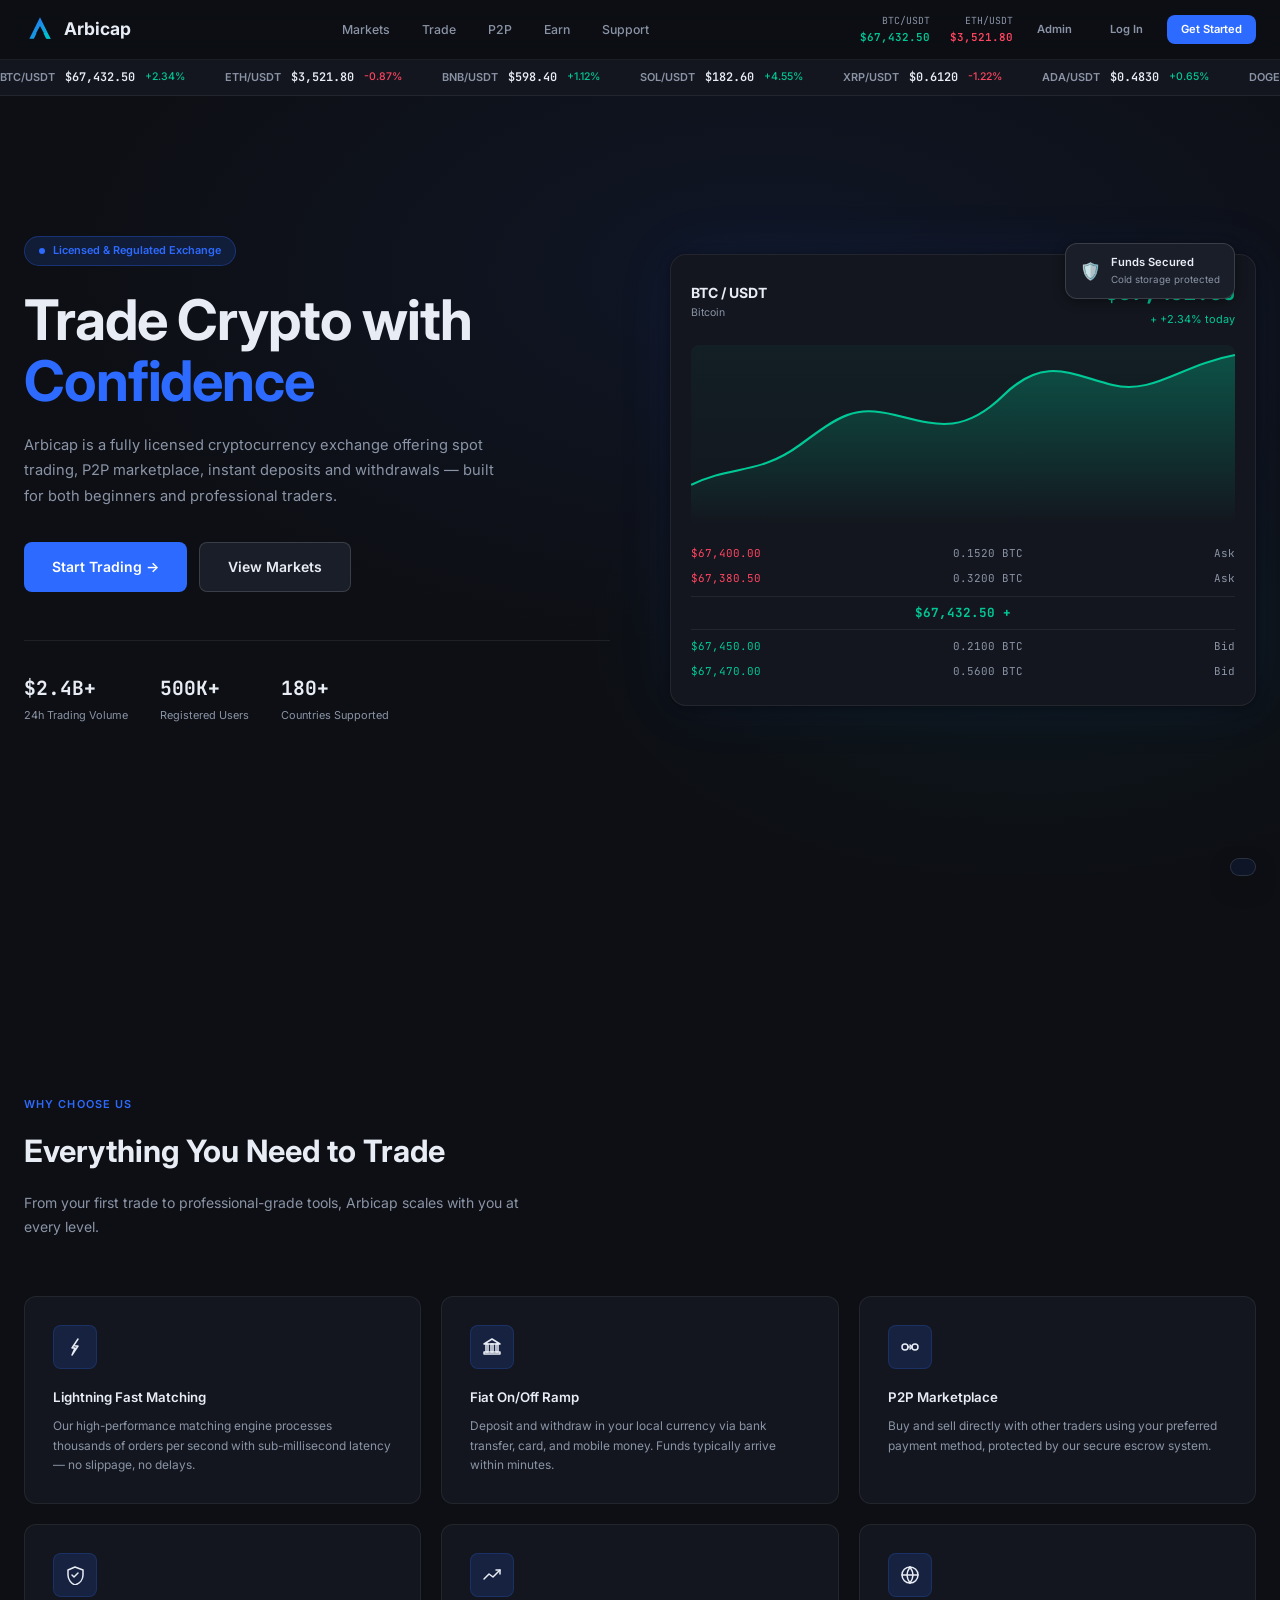
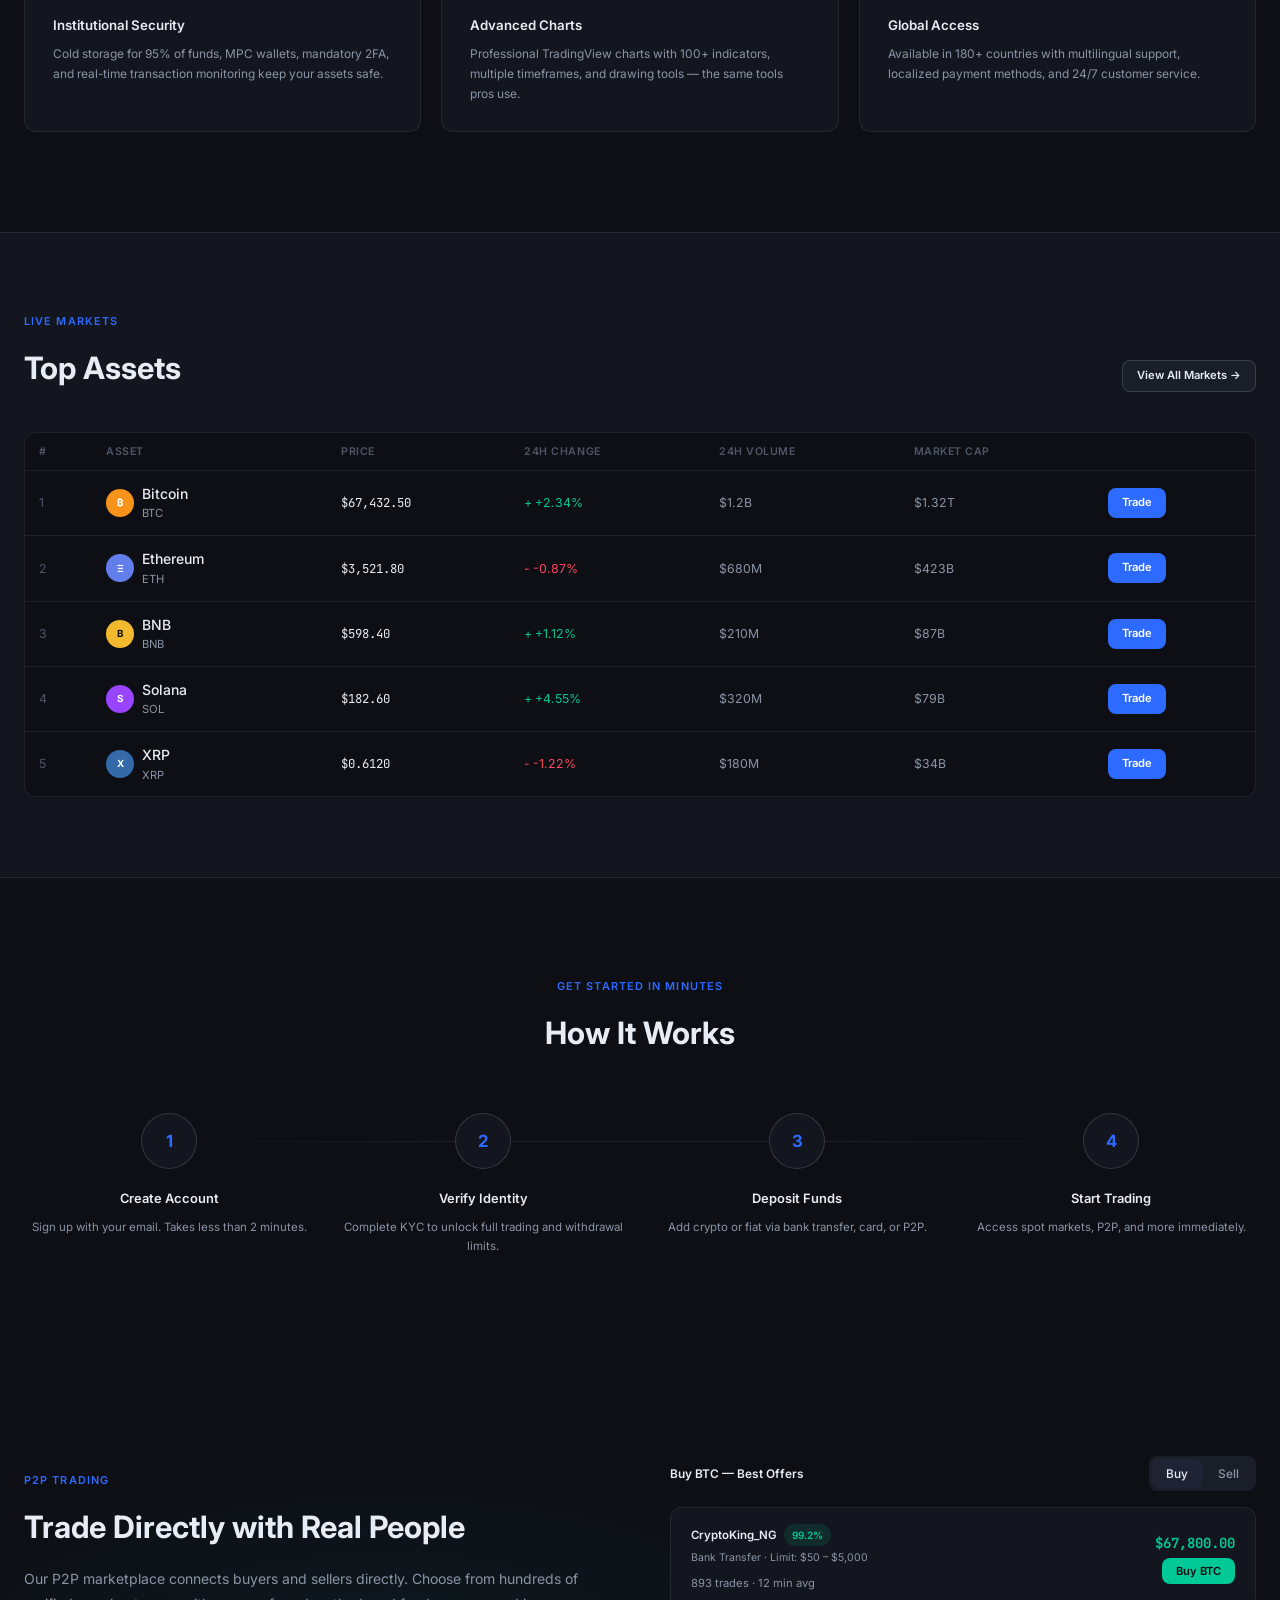
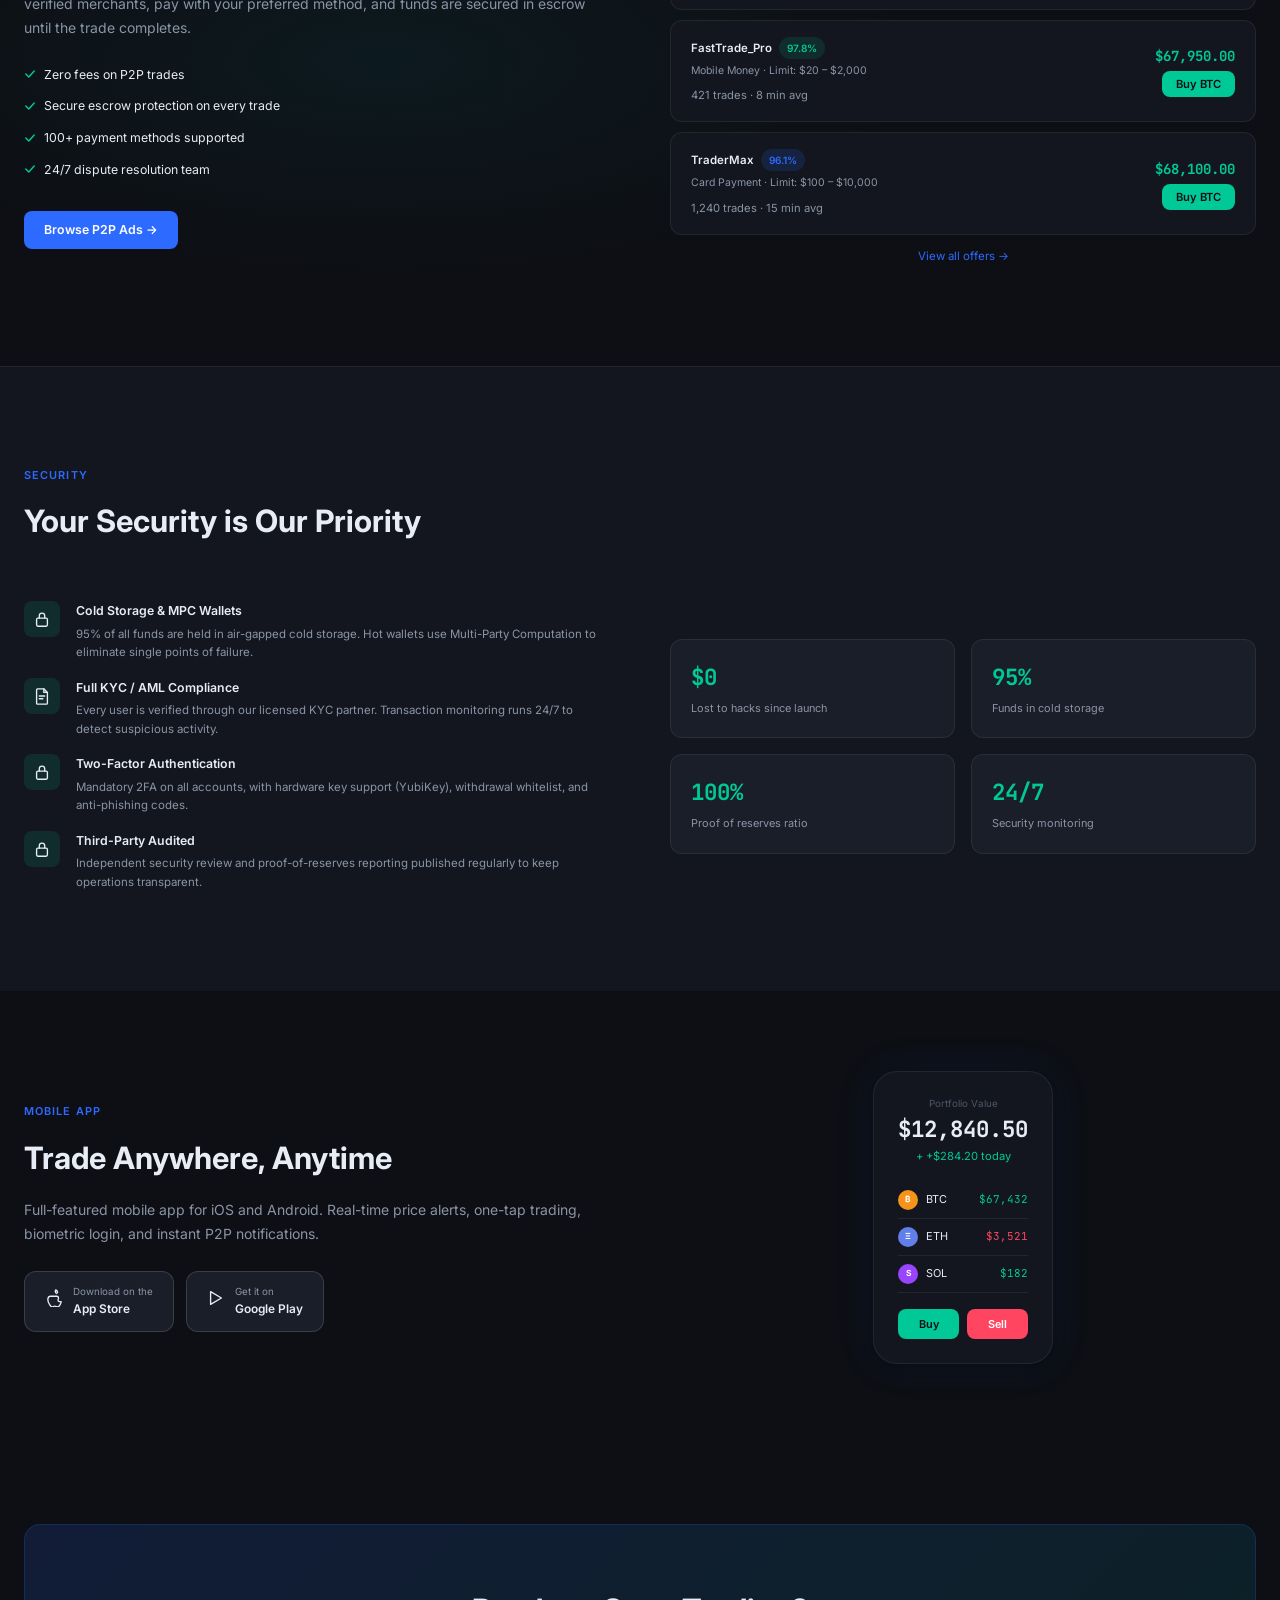
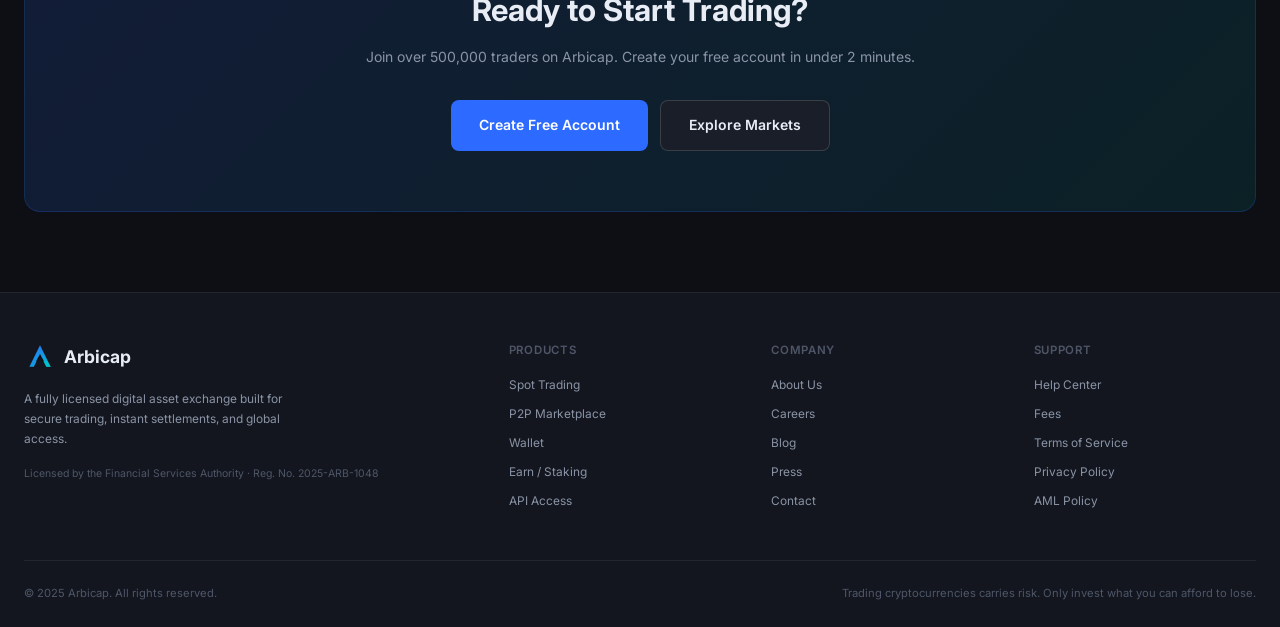
==== commit 779d2d7c: "Git upload" ====
--- a/index.html
+++ b/index.html
@@ -220,56 +220,72 @@
     }
   </style>
 </head>
-<div id="google_translate_element" style="display: none;"></div>
+<div id="google_translate_element" style="position: fixed; bottom: 24px; right: 24px; z-index: 9999;"></div>
 
 <style>
-  /* Style the Google Translate top banner to stay fixed at the top with dark theme */
-  .goog-te-banner-frame {
-    position: fixed !important;
-    top: 0 !important;
-    left: 0 !important;
-    width: 100% !important;
-    z-index: 999999 !important;
-    box-shadow: 0 4px 12px rgba(0, 0, 0, 0.4);
-    transition: transform 0.3s ease-in-out;
-  }
-
-  /* Prevent body from being permanently pushed down awkwardly */
+  /* Forcefully hide Google's translation top frame and reset body push */
+  .goog-te-banner-frame, 
+  .goog-te-banner, 
+  iframe.goog-te-banner-frame {
+    display: none !important;
+    visibility: hidden !important;
+    height: 0 !important;
+    width: 0 !important;
+    position: absolute !important;
+    top: -9999px !important;
+  }
+  
   body {
     top: 0px !important;
     position: static !important;
-  }
-
-  /* Custom toggle arrow button to hide/reveal the top banner */
-  #translate-toggle-btn {
-    position: fixed;
-    top: 0;
-    right: 20px;
-    z-index: 1000000;
-    background: #0f172a;
-    color: #f8fafc;
-    border: 1px solid rgba(255, 255, 255, 0.15);
-    border-top: none;
-    border-radius: 0 0 8px 8px;
-    padding: 4px 12px;
-    font-size: 12px;
+    min-height: 100vh !important;
+  }
+
+  /* Style the floating widget box to match your dark crypto theme */
+  #google_translate_element {
+    background: rgba(15, 23, 42, 0.9);
+    backdrop-filter: blur(10px);
+    border: 1px solid rgba(255, 255, 255, 0.12);
+    border-radius: 12px;
+    padding: 8px 12px;
+    box-shadow: 0 10px 25px -5px rgba(0, 0, 0, 0.5);
+    transition: all 0.3s ease;
+  }
+  #google_translate_element:hover {
+    border-color: rgba(59, 130, 246, 0.5);
+  }
+
+  /* Style the inner dropdown */
+  .goog-te-gadget {
+    font-family: inherit !important;
+    font-size: 0px !important;
+    color: transparent !important;
+  }
+  .goog-te-gadget select {
+    background-color: transparent !important;
+    color: #f8fafc !important;
+    border: none !important;
+    outline: none !important;
+    font-family: inherit !important;
+    font-size: 13px !important;
+    font-weight: 500;
     cursor: pointer;
-    display: none;
-    align-items: center;
-    gap: 6px;
-    box-shadow: 0 4px 6px rgba(0,0,0,0.3);
-    transition: background 0.2s;
-  }
-  #translate-toggle-btn:hover {
-    background: #1e293b;
+    padding: 4px 8px;
+  }
+  .goog-te-gadget select option {
+    background-color: #0f172a !important;
+    color: #f8fafc !important;
+  }
+
+  /* Hide Google's default branding links & tooltips */
+  .goog-logo-link, .goog-te-gadget span, .goog-tooltip {
+    display: none !important;
+  }
+  .goog-text-highlight {
+    background-color: transparent !important;
+    box-shadow: none !important;
   }
 </style>
-
-<!-- Custom Arrow Toggle Button -->
-<button id="translate-toggle-btn" onclick="toggleTranslateBanner()">
-  <span>Translate Bar</span>
-  <span id="toggle-arrow">▲</span>
-</button>
 
 <script>
   function googleTranslateElementInit() {
@@ -277,40 +293,21 @@
       pageLanguage: 'en',
       includedLanguages: 'es,fr,de,ar,zh-CN,pt,ru,ja,ko,tr,hi,it,nl,pl,sv',
       layout: google.translate.TranslateElement.InlineLayout.SIMPLE,
-      autoDisplay: true,
+      autoDisplay: false,
     }, 'google_translate_element');
   }
 
-  let bannerVisible = true;
-  function toggleTranslateBanner() {
-    const banner = document.querySelector('.goog-te-banner-frame');
-    const arrow = document.getElementById('toggle-arrow');
-    if (!banner) return;
-
-    bannerVisible = !bannerVisible;
-    if (bannerVisible) {
-      banner.style.transform = 'translateY(0)';
-      arrow.textContent = '▲';
-    } else {
-      banner.style.transform = 'translateY(-100%)';
-      arrow.textContent = '▼';
-    }
-  }
-
-  // Monitor when Google injects the banner to show the toggle button
+  // Aggressively remove the top banner frame if Google injects it later
   setInterval(function() {
     const banner = document.querySelector('.goog-te-banner-frame');
-    const toggleBtn = document.getElementById('translate-toggle-btn');
     if (banner) {
-      toggleBtn.style.display = 'flex';
-      // Ensure body top push is removed so our fixed positioning handles it cleanly
-      if (document.body.style.top && document.body.style.top !== '0px') {
-        document.body.style.top = '0px';
-      }
-    } else {
-      toggleBtn.style.display = 'none';
-    }
-  }, 200);
+      banner.style.display = 'none';
+      banner.remove();
+    }
+    if (document.body.style.top && document.body.style.top !== '0px') {
+      document.body.style.top = '0px';
+    }
+  }, 100);
 </script>
 <script src="//translate.google.com/translate_a/element.js?cb=googleTranslateElementInit"></script>
 <body>
